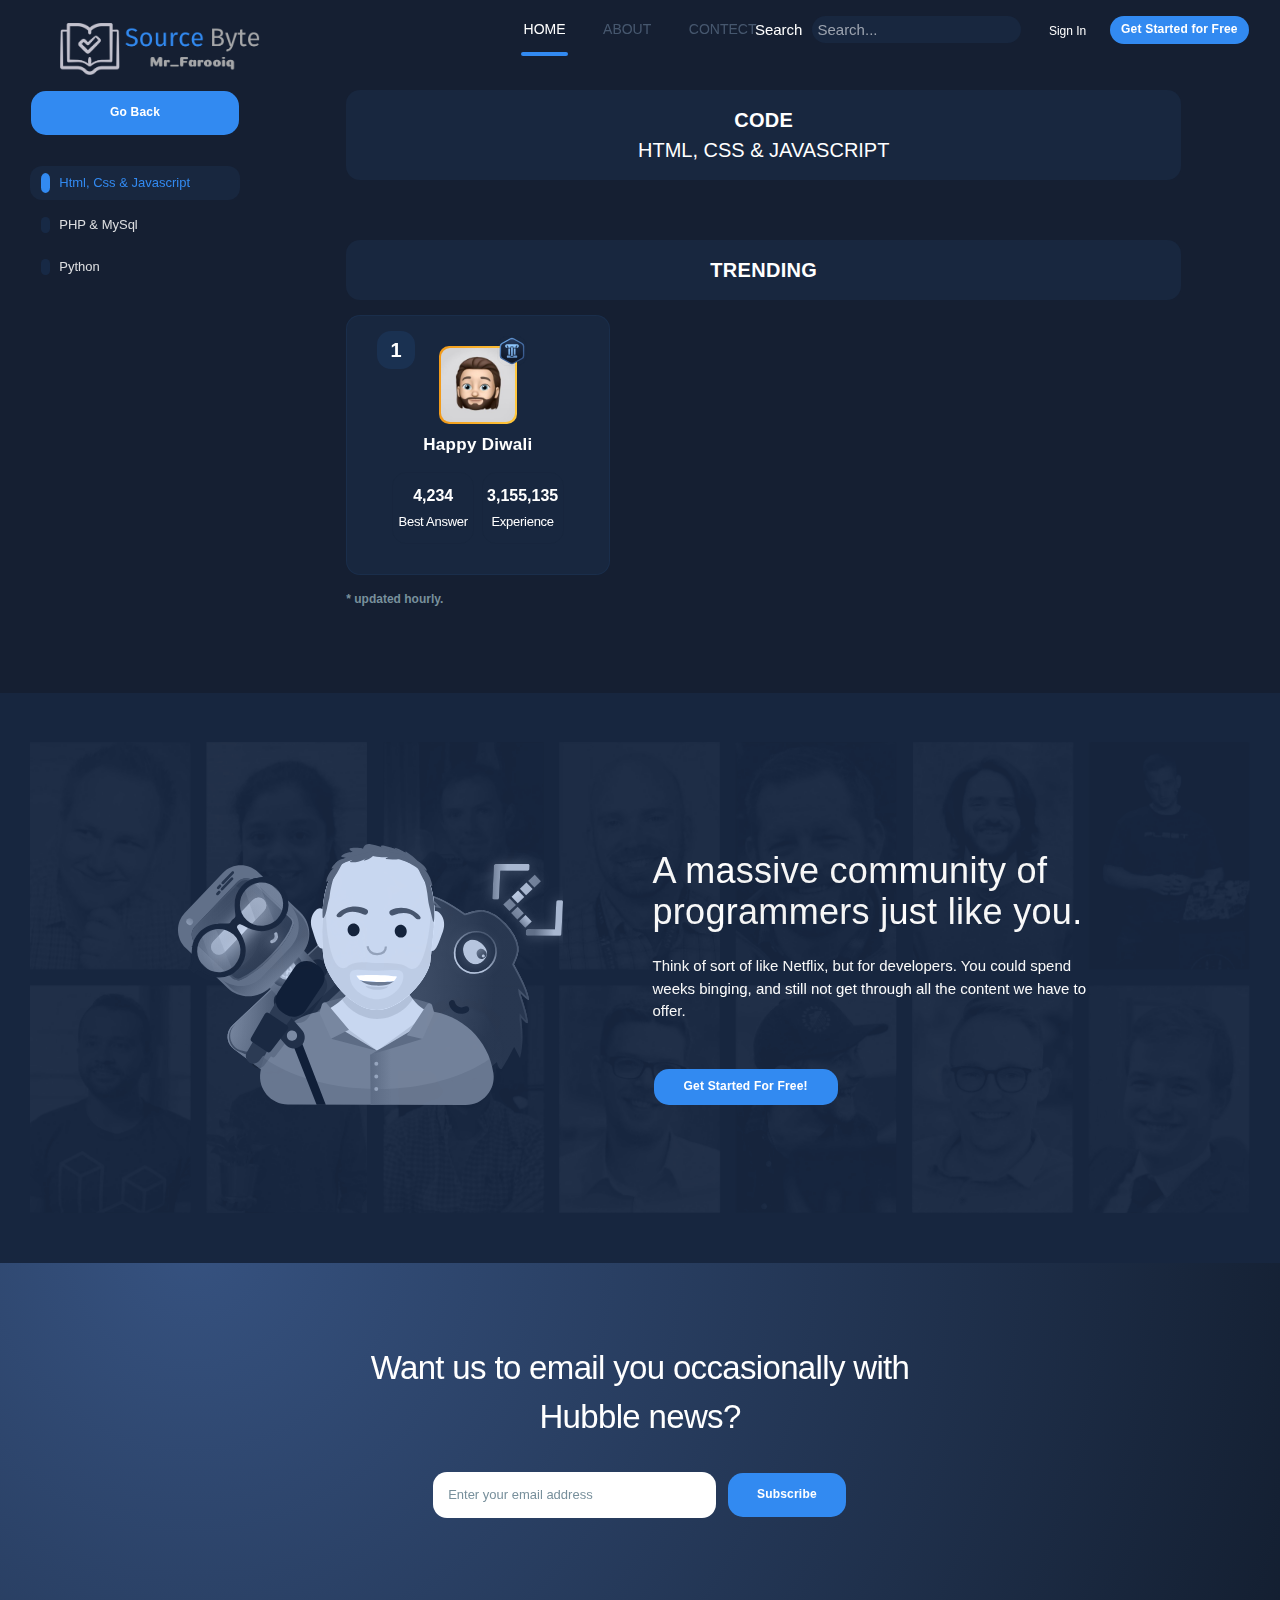
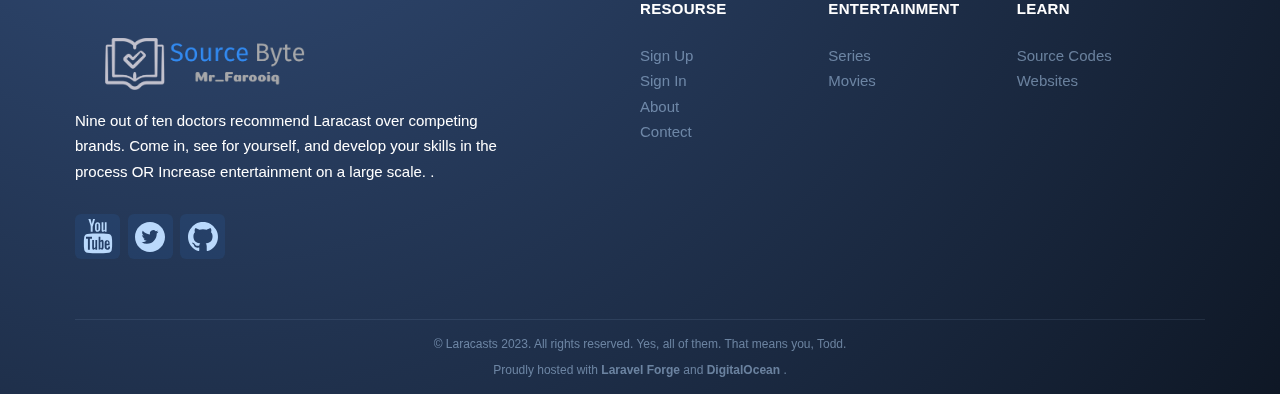
==== Source Code/index.html @ 1b32a2e2 "butto add" ====
<!DOCTYPE html>
<!-- saved from url=(0041)https://laracasts.com/discuss/leaderboard -->
<html lang="en" style="--vh: 10.01px;">
    <head>
        
        <link href="https://cdnjs.cloudflare.com/ajax/libs/font-awesome/5.10.0/css/all.min.css" rel="stylesheet">
    <link href="https://cdn.jsdelivr.net/npm/bootstrap-icons@1.4.1/font/bootstrap-icons.css" rel="stylesheet"> 
        
        <link rel="preload" as="style" href="css/main.css">
        <link rel="stylesheet" href="css/main.css">
        <link rel="stylesheet" href="css/style1.css">
        <link rel="stylesheet" href="css/style2.css">
        <link rel="stylesheet" href="css/style3.css">
        <link rel="stylesheet" href="css/style4.css">
        <link rel="stylesheet" href="css/style5.css">
        <link rel="stylesheet" href="css/style6.css">
        <link rel="icon" type="image/x-icon" href="img/title2.png">
        <title >Source Byte</title>
    </head>
    <body class="leading-normal">
         <!---->
            <div id="root" class="page w-screen page-dark">
                <div class="xl:flex-1">
                    <!---->
                    <div>
                        <!---->
                        <main>
                            <div>
                                <div class="header-wrap relative">
                                    <nav class="section new-nav z-50 w-full max-w-none py-4 lg:py-3" style="height: 60px;">
                                        <div class="relative flex h-full items-center justify-between">
                                            <div id="header-logo-arrow" class="mr-4 flex lg:mr-8 xl:mr-0 xl:w-1/4 has-animation">
                                                <a aria-label="Laracasts" class="relative inline-block cursor-pointer leading-none" href="index.html">
                                                    <!-- <img src="./INDEX_files/logo-white.svg" width="145" alt="Laracasts Logo"> -->
                                                    <!-- <h1 class="fw-bold text-primary m-0" ><i class="fa fa-laptop-code me-3"></i> Source Byte    </h1> -->
                                                    <img src="img/logo.png" alt="logo in primery way" class="logomain">
                                                </a>
                                            </div>
                                            <div class="navbar-links relative mr-auto hidden font-inter md:flex md:justify-start lg:justify-around xl:mr-0 xl:w-full" style="flex: 0 1 0%;">
                                                <!---->
                                                <a class="navbar-link block flex-shrink-0 font-poppins text-md font-medium uppercase text-grey-600/30 hover:text-white md:px-3 xl:px-5 xl:text-center is-active text-white" href="index.html">Home</a>
                                                <!-- <a class="navbar-link block flex-shrink-0 font-poppins text-md font-medium uppercase text-grey-600/30 hover:text-white md:px-3 xl:px-5 xl:text-center" href="###">Categoris </a> -->
                                                <a class="navbar-link block flex-shrink-0 font-poppins text-md font-medium uppercase text-grey-600/30 hover:text-white md:px-3 xl:px-5 xl:text-center" href="###">About </a>
                                                <a class="navbar-link block flex-shrink-0 font-poppins text-md font-medium uppercase text-grey-600/30 hover:text-white md:px-3 xl:px-5 xl:text-center" href="####">Contect </a>
                                                <!-- <a class="navbar-link block flex-shrink-0 font-poppins text-md font-medium uppercase text-grey-600/30 hover:text-white md:px-3 xl:px-5 xl:text-center" id="larabits-link" href="####">Larabits </a> -->
                                                <!-- <a class="navbar-link block flex-shrink-0 font-poppins text-md font-medium uppercase text-grey-600/30 hover:text-white md:px-3 xl:px-5 xl:text-center" href="###">Forum </a> -->
                                                <!-- <a class="navbar-link block flex-shrink-0 font-poppins text-md font-medium uppercase text-grey-600/30 hover:text-white md:px-3 xl:px-5 xl:text-center hidden lg:block" href="###">Podcast </a> -->
                                            </div>
                                            <div class="flex items-center md:hidden">
                                                <button title="Tip: press the &#39;s&#39; key to open this search window." class="leading-none mr-4 inline-flex rounded-xl bg-blue/7 p-3 text-white transition-all hover:text-blue">
                                                    <svg width="16" viewBox="0 0 15 15">
                                                        <g fill="none" fill-rule="evenodd">
                                                            <path d="M-2-2h20v20H-2z"></path>
                                                            <path class="fill-current" d="M10.443 9.232h-.638l-.226-.218A5.223 5.223 0 0 0 10.846 5.6 5.247 5.247 0 1 0 5.6 10.846c1.3 0 2.494-.476 3.414-1.267l.218.226v.638l4.036 4.028 1.203-1.203-4.028-4.036zm-4.843 0A3.627 3.627 0 0 1 1.967 5.6 3.627 3.627 0 0 1 5.6 1.967 3.627 3.627 0 0 1 9.232 5.6 3.627 3.627 0 0 1 5.6 9.232z"></path>
                                                        </g>
                                                    </svg>
                                                </button>
                                                <!---->
                                                <div>
                                                    <a class="block leading-none">
                                                        <div class="hamburger-nav">
                                                            <span></span>
                                                            <span></span>
                                                            <span></span>
                                                            <span></span>
                                                        </div>
                                                    </a>
                                                </div>
                                            </div>
                                            <div class="relative hidden md:block xl:w-1/4">
                                                <ul class="flex items-center justify-end leading-none space-x-6">
                                                    <li class="flex-none hidden lg:inline-block">
                                                        <!-- <button title="Tip: press the &#39;s&#39; key to open this search window." class="leading-none flex h-full rounded-xl bg-blue/7 p-3 text-white transition-all hover:bg-blue/15 hover:text-blue">
                                                            <svg width="16" viewBox="0 0 15 15">
                                                                <g fill="none" fill-rule="evenodd">
                                                                    <path d="M-2-2h20v20H-2z"></path>
                                                                    <path class="fill-current" d="M10.443 9.232h-.638l-.226-.218A5.223 5.223 0 0 0 10.846 5.6 5.247 5.247 0 1 0 5.6 10.846c1.3 0 2.494-.476 3.414-1.267l.218.226v.638l4.036 4.028 1.203-1.203-4.028-4.036zm-4.843 0A3.627 3.627 0 0 1 1.967 5.6 3.627 3.627 0 0 1 5.6 1.967 3.627 3.627 0 0 1 9.232 5.6 3.627 3.627 0 0 1 5.6 9.232z"></path>
                                                                </g>
                                                            </svg>
                                                        </button> -->
                                                        <div class="search-container">
                                                            <button onclick="search()">Search</button>
                                                            <input type="text" id="searchInput" placeholder="Search..." class="sbox">
                                                            
                                                        </div>
                                                    </li>
                                                    <!---->
        
        <!-- 786 -->
        
        
                                                    <li class="flex-none !mx-0">
                                                        <div>
                                                        <!---->
                                                        </div>
                                                    </li>
                                                    <li class="flex-none self-center">
                                                        <a href="#####" class="link flex-shrink-0 text-xs font-medium text-white hover:text-white">Sign In </a>
                                                    </li>
                                                    <li class="flex-none self-center">
                                                        <button class="btn flex-center btn-blue flex-shrink-0 px-3 py-2 hidden lg:inline-block">
                                                            <!---->
                                                            <!---->
                                                            <!---->
                                                            <span class="text-wrap inline-block flex-shrink-0">
                                                                Get Started <span class="hidden lg:inline">for Free</span>
                                                            </span>
                                                        </button>
                                                    </li>
                                                </ul>
                                            </div>
                                        </div>
                                    </nav>
                                    <!---->
                                </div>
                            </div>
                            <!---->
                            <!---->
                            <div id="forum" class="wrapper dark:text-white dark">
                                <div class="section pt-8">
                                    <div>
                                        <div id="forum-wrapper" class="mx-auto flex flex-col flex-col-reverse justify-between md:flex-row lg:gap-x-10" style="max-width: 1400px;">
                                            <!-- side content -->
                                            <aside class="hidden flex-none lg:sticky lg:block lg:self-start" style="width: 210px; top: 40px;">
                                                <div class="lg:sticky lg:text-center">
                                                    <button class="btn flex-center btn-blue mb-8 w-full py-4" id="js-new-discussion-button">
                                                        <!---->
                                                        <!---->
                                                        <!---->
                                                        <a href="../index.html">
                                                        <span class="text-wrap inline-block flex-shrink-0">Go Back</span></a>
                                                    </button>
                                                    <ul class="hide-scrollbar flex flex-col gap-y-2 mobile:hidden lg:max-h-[80vh] lg:overflow-y-auto text-white">
                                                        <!-- Html, Css & Javascript -->
                                                        <!-- active button-->
                                                        <li class="list-none">
                                                            <a theme="dark" class="group block flex items-center rounded-[12px] px-3 py-2 text-left text-sm font-medium hover:bg-grey-400 dark:hover:bg-panel-800 dark:hover:text-blue bg-grey-400 text-blue dark:bg-panel-800" href="/Source code/index.html">
                                                                <span aria-hidden="true" class="inline-block h-[16px] rounded-xl group-hover:scale-y-125 group-hover:bg-blue scale-y-125 bg-blue" style="transition: transform 0.3s ease 0.1s, background-color 0.3s ease; margin-right: 9px; width: 9px;"></span>
                                                                Html, Css & Javascript
                                                            </a>
                                                        </li>
                                                        
                                                        <!--  -->
                                                        <li class="list-none">
                                                            <a theme="dark" class="group block flex items-center rounded-[12px] px-3 py-2 text-left text-sm font-medium hover:bg-grey-400 dark:hover:bg-panel-800 dark:hover:text-blue dark:text-white/85" href="####">
                                                                <span aria-hidden="true" class="inline-block h-[16px] rounded-xl group-hover:scale-y-125 group-hover:bg-blue bg-grey-700 dark:bg-blue/10" style="transition: transform 0.3s ease 0.1s, background-color 0.3s ease; margin-right: 9px; width: 9px;"></span>
                                                                PHP & MySql
                                                            </a>
                                                        </li>

                                                        <!---->
                                                        <li class="list-none">
                                                            <a theme="dark" class="group block flex items-center rounded-[12px] px-3 py-2 text-left text-sm font-medium hover:bg-grey-400 dark:hover:bg-panel-800 dark:hover:text-blue dark:text-white/85" href="###">
                                                                <span aria-hidden="true" class="inline-block h-[16px] rounded-xl group-hover:scale-y-125 group-hover:bg-blue bg-grey-700 dark:bg-blue/10" style="transition: transform 0.3s ease 0.1s, background-color 0.3s ease; margin-right: 9px; width: 9px;"></span>
                                                                Python
                                                            </a>
                                                        </li>
                                                        <!---->
                                                    </ul>
                                                </div>
                                            </aside>
                                        <!-- side content closed  -->

                                        <!-- Midde Content start  -->
                                            <div id="forum-main" class="forum-main mx-auto w-full md:flex-1 xl:max-w-[835px]">
                                                <div id="forum-main-top" class="mb-6 empty:hidden"></div>
                                                <div class="flex-1"> 
                                                    <!-- intro  -->
                                                     <div class="panel relative transition-colors duration-300 dark  text-white bg-panel-800 hover:bg-panel-700 px-8 py-4 rounded-xl mb-4">
                                                        <h2 class="text-center text-xl font-semibold uppercase"> Code
                                                            <br>
                                                           <p>Html, Css & JavaScript</p>
                                                        </h2>
                                                    </div>
                                                    <br><br>

                                                    <!-- Trending section  -->
                                                    <div class="panel relative transition-colors duration-300 dark  text-white bg-panel-800 hover:bg-panel-700 px-8 py-4 rounded-xl mb-4">
                                                        <h2 class="text-center text-xl font-semibold uppercase">Trending</h2>
                                                    </div>
                                                    <div class="mx-auto grid max-w-sm gap-6 md:max-w-none md:grid-cols-2 xl:grid-cols-3">

                                                        <!-- 1st Container  -->
                                                        <!-- Happy Diwali Source code  -->
                                                        <div class="panel relative transition-colors duration-300 dark  text-white border border-blue/7 bg-panel-800 hover:bg-panel-700 px-8 py-4 rounded-xl text-center">
                                                            <div class="relative px-4 py-4">

                                                                <header class="relative mb-2">
                                                                    <span class="absolute left-0 top-0 flex h-10 w-10 -translate-x-4 -translate-y-4 items-center justify-center rounded-xl border-solid bg-black/10 text-center text-xl font-semibold dark:bg-blue/10 dark:text-white">1</span>
                                                                    <a class="relative flex items-start achievement is-elite mx-auto mb-2 text-blue" href="row codes/happy diwali/index.html" style="width: 78px; height: 78px; padding: 2px; background-image: linear-gradient(to right, rgb(241, 154, 26) 1%, rgb(255, 199, 60) 99%); border-radius: 10px;">
                                                                        <span class="absolute z-10" style="right: -10px; top: -10px;">
                                                                            <div class="flex flex-shrink-0 cursor-pointer" data-tooltip-template="achievement-template-22">
                                                                                <img src="svg/sidelogo.svg" width="30" alt="Community Pillar Achievement Badge">
                                                                            </div>
                                                                        </span>
                                                                        <!-- image is hear  -->
                                                                        <img loading="lazy" class="lazy relative lazyloaded" src="img/image(1).jpg" alt="martinbean&#39;s avatar" width="78" height="78" data-tooltip="I’m Martin, a full stack developer with over 15 years experience. I enjoy working with Laravel, TypeScript, and AWS. Currently working on a premium video course called “Video Streaming with Laravel”." style="width: 100%; border-radius: 9px;">
                                                                    </a>
                                                                    <h5 class="mb-4 text-2lg font-semibold dark:text-white">
                                                                        <a class="inherits-color" href="row codes/happy diwali/index.html">Happy Diwali</a>
                                                                    </h5>
                                                                </header>
                                                                <div class="grid grid-cols-2 gap-2">
                                                                    <div class="bg-deep-black/1 rounded-xl border border-solid border-deep-black/3 py-3 px-1 text-sm">
                                                                        <div class="mb-1">
                                                                            <strong class="text-lg font-semibold">4,234</strong>
                                                                        </div>
                                                                        <span class="text-sm font-medium tracking-tight dark:text-white">Best Answer</span>
                                                                    </div>
                                                                    <div class="bg-deep-black/1 rounded-xl border border-solid border-deep-black/3 py-3 px-1 text-sm">
                                                                        <div class="mb-1">
                                                                            <strong class="text-lg font-semibold">3,155,135</strong>
                                                                        </div>
                                                                        <span class="text-sm font-medium tracking-tight dark:text-white">Experience</span>
                                                                    </div>
                                                                </div>
                                                            </div>
                                                        </div>
                                                        <!-- 1st container closed  -->

                                                        
                                                    </div>
                                                    <p class="mt-4 text-xs font-bold text-grey-800">* updated hourly. </p>
                                                </div>
                                            </div>
                                        </div>
                                    </div>
                                </div>
                                <!---->
                            </div>
                        </main>
                    </div>


                    <div class="bg-[#151F32]">
                        <section class="flex-center mt-10 max-w-none bg-blue/7 py-10 text-white">
                            <div class="relative mx-auto w-full md:h-[480px]" style="max-width: 1400px;">
                                <img loading="lazy" class="lazy absolute top-0 left-0 h-full w-full object-contain mix-blend-luminosity lazyloaded" src="img/backbanner.webp">
                                <div class="flex h-full flex-col items-center justify-center md:flex-row md:gap-x-16 lg:gap-x-24">
                                    <div>
                                        <img loading="lazy" class="lazy mix-blend-luminosity lazyloaded" src="svg/robotlogo.svg" alt="Illustration of Jeffrey and Lary the robot." width="385">
                                    </div>
                                    <div class="max-w-sm text-center md:w-1/2 md:text-left">
                                        <h3 class="mb-6 text-4xl font-medium leading-tighter">A massive community of programmers just like you. </h3>
                                        <p class="font-medium">Think of sort of like Netflix, but for developers. You could spend weeks binging, and still not get through all the content we have to offer. </p>
                                         
                                        <p class="mt-10">
                                            <a class="btn flex-center btn-blue !inline-block" href="#####">
                                                <!---->
                                                <!---->
                                                <!---->
                                                <span class="text-wrap inline-block flex-shrink-0">Get Started For Free! </span>
                                            </a>
                                        </p>
                                    </div>
                                </div>
                            </div>
                        </section>
                    </div>



                    <div class="footer-wrap mobile:text-lg">
                        
                       <!-- chatboot code is hear -->
                        <section class="footer-section top pt-0 lg:pb-0">
                            <div class="container">
                                <div class="mx-auto text-center md:w-4/5 lg:w-1/2">
                                    <div>
                                        <h2 class="mb-8 text-2xl tracking-tight text-white md:text-3xl">Want us to email you occasionally with Hubble news? </h2>
                                    </div>
                                    <div>
                                        <form id="newsletter-form" method="POST" action="####">
                                            <div class="mx-auto mb-6 flex max-w-sm flex-col justify-center md:flex-row lg:mx-0 lg:mb-0 lg:max-w-full">
                                                <input class="mb-4 rounded-xl px-4 py-4 text-center text-base text-black placeholder-grey-800 md:mr-3 md:mb-0 md:w-1/2 md:py-3 md:text-left md:text-sm" type="email" name="email" placeholder="Enter your email address" autocomplete="off" required="">
                                                <button class="btn flex-center btn-blue py-5 md:w-32 md:py-4" type="submit">
                                                    <!---->
                                                    <!---->
                                                    <!---->
                                                    <span class="text-wrap inline-block flex-shrink-0">Subscribe </span>
                                                </button>
                                            </div>
                                            <!---->
                                        </form>
                                    </div>
                                </div>
                            </div>
                        </section>
                        <section class="footer-section bottom py-0 text-center lg:text-left">
                            <footer class="container">
                                <div class="lg:mb-3 lg:flex">
                                    <div class="mb-10 lg:mr-auto lg:mb-0 lg:w-2/5">
                                        <div class="mb-3 flex justify-center lg:block">
                                            <!--  -->
                                            <a aria-label="Laracasts" class="relative inline-block cursor-pointer leading-none" href="###">
                                                <!-- <img src="./INDEX_files/logo-white.svg" width="145" alt="Laracasts Logo"> -->
                                                <!-- <h1 class="fw-bold logo-primary m-0" ><i class="fa fa-laptop-code me-3"></i>FarooqiHubble</h1> -->
                                                <img src="img/logo.png" alt="" class="logomain">
                                            </a>
                                        </div>
                                        <p class="mx-auto mb-8 max-w-sm font-medium leading-loose text-white lg:mx-0 lg:max-w-full">Nine out of ten doctors recommend Laracast over competing brands. Come in, see for yourself, and develop your skills in the process OR
                                            Increase entertainment on a large scale. . </p>
                                        <div class="mx-auto mb-8 flex w-42 items-center justify-between gap-x-2 lg:mx-0 lg:w-28">
                                            <a href="###" aria-label="Laracasts on Youtube" target="_blank" rel="noreferrer" class="flex-center h-12 w-12 flex-shrink-0 rounded-md bg-blue/10 hover:bg-blue/15">
                                                <svg viewBox="0 0 16 19" class="w-8 text-grey-600 transition-all">
                                                    <g class="fill-current" fill-rule="nonzero">
                                                        <path d="M6.4 0H5.371l-.685 2.629L4 0H2.857c.229.686.457 1.257.686 1.943.343.914.571 1.714.571 2.171v2.743h1.029V4.114L6.4 0zm2.743 5.143V3.429c0-.572-.114-.915-.343-1.258-.229-.342-.571-.457-1.029-.457-.457 0-.8.229-1.028.572-.229.228-.343.571-.343 1.143v1.828c0 .572.114.914.343 1.143.228.343.571.457 1.028.457.458 0 .8-.228 1.029-.571.229-.115.343-.572.343-1.143zm-.914.228c0 .458-.115.686-.458.686-.342 0-.457-.228-.457-.686V3.2c0-.457.115-.686.457-.686.343 0 .458.229.458.686v2.171zm4.342 1.486V1.714h-.914V5.6c-.228.343-.343.457-.571.457a.246.246 0 0 1-.229-.228V1.714h-.914v4c0 .343 0 .572.114.8 0 .229.229.343.572.343.342 0 .685-.228 1.028-.571v.571h.914zM13.029 12c-.343 0-.458.229-.458.686v.457h.915v-.457c0-.457-.115-.686-.457-.686zM9.714 12c-.114 0-.343.114-.457.229v3.085c.114.115.343.229.457.229.229 0 .343-.229.343-.686v-2.171c0-.457-.114-.686-.343-.686z"></path>
                                                        <path d="M15.314 9.486C15.086 8.686 14.4 8 13.714 8 11.886 7.771 9.943 7.771 8 7.771c-1.943 0-3.771 0-5.714.229-.686 0-1.372.686-1.6 1.486-.229 1.143-.229 2.4-.229 3.543 0 1.142 0 2.4.229 3.542.228.8.8 1.372 1.6 1.486 1.943.229 3.771.229 5.714.229 1.943 0 3.771 0 5.714-.229.8-.114 1.486-.686 1.6-1.486.229-1.142.229-2.4.229-3.542 0-1.143 0-2.4-.229-3.543zM4.8 10.514H3.657v5.829H2.63v-5.829H1.6V9.486h3.2v1.028zm2.743 5.829h-.914v-.572c-.343.458-.686.572-1.029.572-.343 0-.457-.114-.571-.343 0-.114-.115-.343-.115-.8v-4h.915v4c0 .114.114.229.228.229.229 0 .343-.115.572-.458V11.2h.914v5.143zm3.428-1.6c0 .457 0 .8-.114 1.028-.114.343-.343.572-.686.572-.342 0-.685-.229-.914-.572v.458h-.914V9.486h.914v2.171c.343-.343.572-.571.914-.571.343 0 .572.228.686.571.114.229.114.572.114 1.029v2.057zm3.429-.8h-1.829v.914c0 .457.115.686.458.686.228 0 .342-.114.457-.343v-.571h.914V15.314c0 .229-.114.343-.229.572-.228.343-.571.571-1.142.571-.458 0-.8-.228-1.143-.571-.229-.229-.343-.686-.343-1.143v-1.714c0-.572.114-.915.228-1.143.229-.343.572-.572 1.143-.572.457 0 .8.229 1.029.572.228.228.228.685.228 1.143v.914h.229z"></path>
                                                    </g>
                                                </svg>
                                            </a>
                                            <a href="#####" aria-label="Laracasts on Twitter" target="_blank" rel="noreferrer" class="flex-center h-12 w-12 flex-shrink-0 rounded-md bg-blue/10 hover:bg-blue/15">
                                                <svg class="w-8 text-grey-600 transition-all" viewBox="0 0 18 18">
                                                    <path class="fill-current" fill-rule="nonzero" d="M9 0C4.037 0 0 4.037 0 9c0 4.962 4.037 9 9 9 4.962 0 9-4.038 9-9 0-4.963-4.037-9-9-9zm4.015 6.94c.004.09.006.18.006.27 0 2.737-2.083 5.892-5.894 5.892a5.86 5.86 0 0 1-3.175-.93 4.158 4.158 0 0 0 3.067-.858 2.074 2.074 0 0 1-1.936-1.439 2.088 2.088 0 0 0 .936-.034 2.072 2.072 0 0 1-1.662-2.032v-.026c.28.155.6.249.938.26a2.07 2.07 0 0 1-.64-2.766 5.882 5.882 0 0 0 4.269 2.165 2.071 2.071 0 0 1 3.53-1.89 4.135 4.135 0 0 0 1.316-.503 2.08 2.08 0 0 1-.912 1.146c.419-.05.82-.16 1.19-.326-.277.415-.628.78-1.033 1.071z"></path>
                                                </svg>
                                            </a>
                                            <a href="######" aria-label="Laracasts on GitHub" target="_blank" rel="noreferrer" class="flex-center h-12 w-12 flex-shrink-0 rounded-md bg-blue/10 hover:bg-blue/15">
                                                <svg viewBox="0 0 30 29" class="w-8 text-grey-600 transition-all">
                                                    <path class="fill-current" fill-rule="nonzero" d="M27.959 7.434a14.866 14.866 0 0 0-5.453-5.414C20.21.69 17.703.025 14.984.025c-2.718 0-5.226.665-7.521 1.995A14.864 14.864 0 0 0 2.01 7.434C.67 9.714 0 12.202 0 14.901c0 3.242.953 6.156 2.858 8.746 1.906 2.589 4.367 4.38 7.385 5.375.351.064.611.019.78-.136a.755.755 0 0 0 .254-.58l-.01-1.047c-.007-.658-.01-1.233-.01-1.723l-.448.077a5.765 5.765 0 0 1-1.083.068 8.308 8.308 0 0 1-1.356-.136 3.04 3.04 0 0 1-1.308-.58c-.403-.304-.689-.701-.858-1.192l-.195-.445a4.834 4.834 0 0 0-.614-.988c-.28-.362-.563-.607-.85-.736l-.136-.097a1.428 1.428 0 0 1-.253-.233 1.062 1.062 0 0 1-.176-.271c-.039-.09-.007-.165.098-.223.104-.059.292-.087.566-.087l.39.058c.26.052.582.206.965.465.384.258.7.594.947 1.007.299.53.66.933 1.082 1.21.423.278.85.417 1.278.417.43 0 .8-.032 1.112-.097a3.9 3.9 0 0 0 .878-.29c.117-.866.436-1.53.956-1.996a13.447 13.447 0 0 1-2-.348 7.995 7.995 0 0 1-1.833-.756 5.244 5.244 0 0 1-1.571-1.298c-.416-.516-.758-1.195-1.024-2.034-.267-.84-.4-1.808-.4-2.905 0-1.563.514-2.893 1.541-3.99-.481-1.176-.436-2.493.137-3.952.377-.116.936-.03 1.678.261.741.291 1.284.54 1.629.746.345.207.621.381.83.523a13.948 13.948 0 0 1 3.745-.503c1.288 0 2.537.168 3.747.503l.741-.464c.507-.31 1.106-.595 1.795-.853.69-.258 1.216-.33 1.58-.213.586 1.46.638 2.777.156 3.951 1.028 1.098 1.542 2.428 1.542 3.99 0 1.099-.134 2.07-.4 2.916-.267.846-.611 1.524-1.034 2.034-.423.51-.95.94-1.58 1.288a8.01 8.01 0 0 1-1.834.756c-.592.155-1.259.271-2 .349.676.58 1.014 1.498 1.014 2.75v4.087c0 .232.081.426.244.58.163.155.42.2.77.136 3.019-.994 5.48-2.786 7.386-5.375 1.905-2.59 2.858-5.504 2.858-8.746 0-2.698-.671-5.187-2.01-7.466z"></path>
                                                </svg>
                                            </a>
                                        </div>
                                    </div>
                                    <div class="mobile:mb-6 lg:w-1/6">
                                        <h5 class="mb-2 font-bold uppercase text-white lg:mb-6 lg:font-semibold">Resourse </h5>
                                        <ul class="inline-bulleted-list mx-auto mb-8 w-3/4 leading-loose text-grey-600/50 lg:mx-0 lg:mb-0">
                                            <li>
                                                <a class="transition-all hover:text-white" href="#####">Sign Up </a>
                                            </li>
                                            <li>
                                                <a class="transition-all hover:text-white">Sign In </a>
                                            </li>
                                            <li>
                                                <a class="transition-all hover:text-white">About</a>
                                            </li>
                                            <li>
                                                <a class="transition-all hover:text-white" href="#####">Contect </a>
                                            </li>
                                           
                                        </ul>
                                    </div>
                                    <div class="mobile:mb-6 lg:w-1/6">
                                        <h5 class="mb-2 font-bold uppercase text-white lg:mb-6 lg:font-semibold">Entertainment </h5>
                                        <ul class="inline-bulleted-list mx-auto mb-8 w-3/4 leading-loose text-grey-600/50 lg:mx-0 lg:mb-0">
                                            <li>
                                                <a class="transition-all hover:text-white" href="#####">Series</a>
                                            </li>
                                            <li>
                                                <a class="transition-all hover:text-white" href="#####">Movies </a>
                                            </li>
                                            
                                    </div>

                                    <div class="mobile:mb-8 lg:w-1/6">
                                        <h5 class="mb-2 font-bold uppercase text-white lg:mb-6 lg:font-semibold">Learn </h5>
                                        <ul class="inline-bulleted-list mx-auto mb-8 w-3/4 leading-loose text-grey-600/50 lg:mx-0 lg:mb-0">
                                            <li>
                                               <a class="transition-all hover:text-white" href="/Source code/index.html">Source Codes</a>
                                            </li>
                                            <li>
                                                 <a class="transition-all hover:text-white" href="#####">Websites </a>
                                            </li>
                                            
                                        </ul>
                                    </div>
                                    
                                </div>
                                <div class="participate-button fixed bottom-[20px] right-[20px] z-40 lg:hidden">
                                    <a class="flex h-16 w-16 items-center justify-center rounded-full bg-blue text-center shadow-lg hover:bg-blue-dark">
                                        <img src="svg/reply-mobile-button.svg" alt="Post Reply Button">
                                    </a>
                                </div>
                                <a class="fixed bottom-0 left-0 z-50 mb-6 ml-6 flex h-16 w-16 items-center justify-center rounded-full text-center shadow-lg lg:hidden" href="/SourceByte/index.html">
                                    <img src="svg/mobile-back-button.svg" alt="Back to Discussions Button" class="rounded-full bg-white">
                                </a>
                                <div class="border-t border-solid border-grey-600/10 py-4 mobile:text-lg lg:mt-8">
                                    <div class="text-center text-base text-grey-600/50 lg:text-xs">
                                        <p class="tracking-normal lg:mb-2">
                                            © Laracasts 2023. All rights reserved. <br class="lg:hidden">Yes, all of them. That means you, Todd. 
                                        </p>
                                        <p class="hidden tracking-normal md:block">
                                            Proudly hosted with <a href="#######" class="inherits-color link font-bold hover:text-white">Laravel Forge </a>
                                            and <a href="#####" class="inherits-color link font-bold hover:text-white">DigitalOcean </a>
                                            . 
                                        </p>
                                    </div>
                                </div>
                            </footer>
                        </section>
                    </div>
    </body>
</html>
---- Source Code/css/main.css ----
@charset "UTF-8";.panel .panel {
    background-color: #328af108
}

.panel .panel:hover {
    background-color: #328af112
}

*,:before,:after {
    box-sizing: border-box;
    border-width: 0;
    border-style: solid;
    border-color: currentColor
}

:before,:after {
    --tw-content: ""
}

html {
    line-height: 1.5;
    -webkit-text-size-adjust: 100%;
    -moz-tab-size: 4;
    -o-tab-size: 4;
    tab-size: 4;
    font-family: system-ui,BlinkMacSystemFont,-apple-system,Segoe UI,Roboto,Oxygen,Ubuntu,Cantarell,Fira Sans,Droid Sans,Helvetica Neue,sans-serif
}

body {
    margin: 0;
    line-height: inherit
}

hr {
    height: 0;
    color: inherit;
    border-top-width: 1px
}

abbr:where([title]) {
    -webkit-text-decoration: underline dotted;
    text-decoration: underline dotted
}

h1,h2,h3,h4,h5,h6 {
    font-size: inherit;
    font-weight: inherit
}

a {
    color: inherit;
    text-decoration: inherit
}

b,strong {
    font-weight: bolder
}

code,kbd,samp,pre {
    font-family: Menlo,Monaco,Consolas,Liberation Mono,Courier New,monospace;
    font-size: 1em
}

small {
    font-size: 80%
}

sub,sup {
    font-size: 75%;
    line-height: 0;
    position: relative;
    vertical-align: baseline
}

sub {
    bottom: -.25em
}

sup {
    top: -.5em
}

table {
    text-indent: 0;
    border-color: inherit;
    border-collapse: collapse
}

button,input,optgroup,select,textarea {
    font-family: inherit;
    font-size: 100%;
    line-height: inherit;
    color: inherit;
    margin: 0;
    padding: 0
}

button,select {
    text-transform: none
}

button,[type=button],[type=reset],[type=submit] {
    -webkit-appearance: button;
    background-color: transparent;
    background-image: none
}

:-moz-focusring {
    outline: auto
}

:-moz-ui-invalid {
    box-shadow: none
}

progress {
    vertical-align: baseline
}

::-webkit-inner-spin-button,::-webkit-outer-spin-button {
    height: auto
}

[type=search] {
    -webkit-appearance: textfield;
    outline-offset: -2px
}

::-webkit-search-decoration {
    -webkit-appearance: none
}

::-webkit-file-upload-button {
    -webkit-appearance: button;
    font: inherit
}

summary {
    display: list-item
}

blockquote,dl,dd,h1,h2,h3,h4,h5,h6,hr,figure,p,pre {
    margin: 0
}

fieldset {
    margin: 0;
    padding: 0
}

legend {
    padding: 0
}

ol,ul,menu {
    list-style: none;
    margin: 0;
    padding: 0
}

textarea {
    resize: vertical
}

input::-moz-placeholder,textarea::-moz-placeholder {
    opacity: 1;
    color: #9ca3af
}

input::placeholder,textarea::placeholder {
    opacity: 1;
    color: #9ca3af
}

button,[role=button] {
    cursor: pointer
}

:disabled {
    cursor: default
}

img,svg,video,canvas,audio,iframe,embed,object {
    display: block;
    vertical-align: middle
}

img,video {
    max-width: 100%;
    height: auto
}

[hidden] {
    display: none
}

*,:before,:after {
    --tw-translate-x: 0;
    --tw-translate-y: 0;
    --tw-rotate: 0;
    --tw-skew-x: 0;
    --tw-skew-y: 0;
    --tw-scale-x: 1;
    --tw-scale-y: 1;
    --tw-pan-x: ;
    --tw-pan-y: ;
    --tw-pinch-zoom: ;
    --tw-scroll-snap-strictness: proximity;
    --tw-ordinal: ;
    --tw-slashed-zero: ;
    --tw-numeric-figure: ;
    --tw-numeric-spacing: ;
    --tw-numeric-fraction: ;
    --tw-ring-inset: ;
    --tw-ring-offset-width: 0px;
    --tw-ring-offset-color: #fff;
    --tw-ring-color: rgb(59 130 246 / .5);
    --tw-ring-offset-shadow: 0 0 #0000;
    --tw-ring-shadow: 0 0 #0000;
    --tw-shadow: 0 0 #0000;
    --tw-shadow-colored: 0 0 #0000;
    --tw-blur: ;
    --tw-brightness: ;
    --tw-contrast: ;
    --tw-grayscale: ;
    --tw-hue-rotate: ;
    --tw-invert: ;
    --tw-saturate: ;
    --tw-sepia: ;
    --tw-drop-shadow: ;
    --tw-backdrop-blur: ;
    --tw-backdrop-brightness: ;
    --tw-backdrop-contrast: ;
    --tw-backdrop-grayscale: ;
    --tw-backdrop-hue-rotate: ;
    --tw-backdrop-invert: ;
    --tw-backdrop-opacity: ;
    --tw-backdrop-saturate: ;
    --tw-backdrop-sepia:
}

.container {
    width: 100%
}

@media(min-width: 500px) {
    .container {
        max-width:500px
    }
}

@media(min-width: 768px) {
    .container {
        max-width:768px
    }
}

@media(min-width: 992px) {
    .container {
        max-width:992px
    }
}

@media(min-width: 1200px) {
    .container {
        max-width:1200px
    }
}

@media(min-width: 1350px) {
    .container {
        max-width:1350px
    }
}

@media(min-width: 1500px) {
    .container {
        max-width:1500px
    }
}

@media(min-width: 1900px) {
    .container {
        max-width:1900px
    }
}

.clamp {
    display: -webkit-box;
    -webkit-box-orient: vertical;
    overflow: hidden
}

.one-line {
    -webkit-line-clamp: 1
}

.two-lines {
    -webkit-line-clamp: 2
}

.three-lines {
    -webkit-line-clamp: 3
}

.five-lines {
    -webkit-line-clamp: 5
}

html,body,body div,span,object,iframe,h1,h2,h3,h4,h5,h6,p,blockquote,pre,abbr,address,cite,code,del,dfn,em,img,ins,kbd,q,samp,small,strong,sub,sup,var,b,i,dl,dt,dd,ol,ul,li,fieldset,form,label,legend,table,caption,tbody,tfoot,thead,tr,th,td,article,aside,figure,footer,header,menu,nav,section,time,mark,audio,video,details,summary {
    margin: 0;
    padding: 0;
    border-width: 0;
    border-style: solid;
    border-color: currentColor;
    font-size: 100%;
    font-weight: 400;
    vertical-align: baseline;
    background: 0 0
}

html {
    background-color: #fff;
    font-size: 16px;
    -moz-osx-font-smoothing: grayscale;
    -webkit-font-smoothing: antialiased;
    min-width: 300px;
    overflow-x: hidden;
    overflow-y: scroll;
    text-rendering: optimizeLegibility
}

article,aside,figure,footer,header,hgroup,section {
    display: block
}

body,button,input,select,textarea {
    font-family: Poppins,Helvetica,Arial,sans-serif
}

code,pre {
    -moz-osx-font-smoothing: auto;
    -webkit-font-smoothing: antialiased;
    font-family: Monaco,Inconsolata,monospace;
    line-height: 1.25
}

body {
    --tw-text-opacity: 1;
    color: rgb(34 34 34/var(--tw-text-opacity));
    font-size: 1rem;
    font-weight: 400
}

template {
    display: none
}

a {
    cursor: pointer;
    text-decoration: none;
    transition: background-color .3s,border .3s
}

a.link:not(.no-transition) {
    transition: color .3s
}

.link {
    --tw-text-opacity: 1;
    color: rgb(50 138 241/var(--tw-text-opacity))
}

.link:hover {
    text-decoration: underline
}

code {
    font-size: 11px;
    font-weight: 400;
    padding: 1px 2px 2px
}

hr {
    --tw-border-opacity: 1;
    border-color: rgb(237 237 237/var(--tw-border-opacity));
    margin: 40px 0
}

img {
    max-width: 100%;
    display: initial
}

input[type=checkbox],input[type=radio] {
    vertical-align: baseline
}

small {
    font-size: 11px
}

span {
    font-style: inherit;
    font-weight: inherit
}

strong {
    font-weight: 700
}

.inherits-color {
    color: inherit
}

pre {
    --tw-bg-opacity: 1;
    background-color: rgb(235 237 241/var(--tw-bg-opacity));
    --tw-text-opacity: 1;
    color: rgb(120 144 156/var(--tw-text-opacity));
    white-space: pre;
    word-wrap: normal
}

pre code {
    display: block;
    overflow-x: auto;
    padding: 16px 20px;
    --tw-bg-opacity: 1;
    background-color: rgb(235 237 241/var(--tw-bg-opacity));
    --tw-text-opacity: 1;
    color: rgb(120 144 156/var(--tw-text-opacity))
}

table {
    width: 100%
}

table th {
    text-align: left;
    vertical-align: top;
    --tw-text-opacity: 1;
    color: rgb(120 144 156/var(--tw-text-opacity))
}

html {
    font-size: 14px
}

@media(min-width: 768px) {
    html {
        font-size:15px
    }
}

body[style*="overflow: hidden;"] {
    max-height: 100vh
}

h1,h2,h3,h4,h5,h6,p {
    letter-spacing: 0
}

h1,h2,h3,h4,h5,h6 {
    font-family: Inter,sans-serif;
    letter-spacing: .02rem
}

p {
    font-weight: inherit
}

strong {
    font-weight: 600
}

*[v-cloak] {
    display: none
}

.fade-in {
    animation-name: fadeIn;
    animation-duration: .8s;
    animation-fill-mode: forwards;
    opacity: 0
}

.fade-in.delay {
    animation-delay: .5s
}

@keyframes fadeIn {
    0% {
        opacity: 0
    }

    to {
        opacity: 1
    }
}

@keyframes bounce {
    0%,20%,50%,80%,to {
        transform: translateY(0)
    }

    40% {
        transform: translateY(-30px)
    }

    60% {
        transform: translateY(-15px)
    }
}

.bounce {
    animation: bounce 2s infinite
}

.transition-all {
    transition: color .3s,background-color .3s,box-shadow .3s
}

.hljs {
    display: block;
    overflow-x: auto;
    padding: .5em;
    background: #0e1725;
    color: #fff
}

.hljs-name,.hljs-strong {
    font-weight: 700
}

.hljs-code,.hljs-emphasis {
    font-style: italic
}

.hljs-tag {
    color: #8b60ed
}

.hljs-variable,.hljs-template-variable,.hljs-selector-id,.hljs-selector-class {
    color: #ade5fc
}

.hljs-string,.hljs-bullet {
    color: #6edcc4
}

.hljs-type,.hljs-section,.hljs-attribute,.hljs-quote,.hljs-built_in,.hljs-builtin-name {
    color: #8b60ed
}

.hljs-title {
    color: #fff
}

.hljs-number,.hljs-symbol,.hljs-bullet {
    color: #ec454f
}

.hljs-keyword,.hljs-selector-tag,.hljs-literal {
    color: #328af1
}

.hljs-comment,.hljs-deletion,.hljs-code {
    color: #ffffff40
}

.hljs-regexp,.hljs-link {
    color: #c6b4f0
}

.hljs-meta {
    color: #ec454f
}

.hljs-deletion {
    background-color: #fc9b9b;
    color: #333
}

.hljs-addition {
    background-color: #a2fca2;
    color: #333
}

.hljs a {
    color: inherit
}

.hljs a:focus,.hljs a:hover {
    color: inherit;
    text-decoration: underline
}

.loader,.btn.is-loading:after,.swal-button.is-loading:after {
    animation: spin-around .5s infinite linear;
    border-width: 1.5px;
    border-style: solid;
    --tw-text-opacity: 1;
    color: rgb(237 237 237/var(--tw-text-opacity));
    border-radius: 290486px;
    border-right-color: transparent;
    border-top-color: transparent;
    content: "";
    display: block;
    height: 16px;
    position: relative;
    width: 16px
}

@keyframes spin-around {
    0% {
        transform: rotate(0)
    }

    to {
        transform: rotate(359deg)
    }
}

.hide-scrollbar {
    overflow: auto;
    -ms-overflow-style: none;
    scrollbar-width: none
}

.hide-scrollbar::-webkit-scrollbar {
    display: none
}

.prevent-scroll {
    overflow: hidden;
    -webkit-overflow-scrolling: touch;
    position: fixed
}

.is-circle {
    border-radius: 50%
}

.text-balance {
    text-wrap: balance
}

#root.rounded-banner {
    position: relative;
    overflow-x: hidden
}

#root.rounded-banner:before {
    content: "";
    background-image: radial-gradient(circle at 0% 2%,#25395a,#0d131d 99%);
    min-height: 540px;
    width: 104%;
    position: absolute;
    transform: translate(-2%);
    border-bottom-left-radius: 15% 3%;
    border-bottom-right-radius: 15% 3%
}

@media(min-width: 992px) {
    #root.rounded-banner:before {
        border-bottom-left-radius:50% 30%;
        border-bottom-right-radius: 50% 30%
    }
}

#header-logo-arrow svg {
    color: #53b5ff
}

.new-nav a.is-active,.new-nav .is-active a {
    color: #fff
}

.navbar-links {
    font-size: .8rem
}

@media(min-width: 992px) {
    .navbar-links {
        font-size:14.5px
    }
}

.navbar-link {
    position: relative
}

@media(min-width: 1200px) {
    .navbar-link:after {
        content:"";
        width: 60%;
        height: 4px;
        position: absolute;
        bottom: -19.5px;
        left: 20%
    }

    .navbar-link:after {
        border-radius: .934rem
    }

    .navbar-link:after {
        opacity: 0;
        transition: opacity .3s;
        pointer-events: none
    }

    .page-dark .navbar-link:after {
        bottom: -15px
    }

    .navbar-link:after {
        --tw-bg-opacity: 1;
        background-color: rgb(50 138 241/var(--tw-bg-opacity))
    }

    .navbar-link.is-active:after,.navbar-link:hover:after {
        opacity: 1
    }
}

.hamburger-nav {
    width: 22px;
    height: 19px;
    position: relative;
    transform: rotate(0);
    transition: .5s ease-in-out;
    cursor: pointer
}

.hamburger-nav span {
    display: block;
    position: absolute;
    height: 3px;
    width: 100%;
    background: #fff;
    border-radius: 9px;
    opacity: 1;
    right: 0;
    margin-left: auto;
    transform: rotate(0);
    transition: .25s ease-in-out
}

.hamburger-nav span:nth-child(1) {
    top: 0
}

.hamburger-nav span:nth-child(2),.hamburger-nav span:nth-child(3) {
    top: 7px;
    width: 80%
}

.hamburger-nav span:nth-child(4) {
    top: 14px;
    width: 60%
}

.hamburger-nav.open span {
    width: 100%
}

.hamburger-nav.open span:nth-child(1),.hamburger-nav.open span:nth-child(4) {
    top: 7px;
    width: 0;
    right: 50%
}

.hamburger-nav.open span:nth-child(2) {
    transform: rotate(45deg)
}

.hamburger-nav.open span:nth-child(3) {
    transform: rotate(-45deg)
}

.nav-modal-wrap {
    background: url(/images/seriously-huge-logo-mobile-45-deg.svg?v=2) no-repeat 0 100%;
    background-size: 75%
}

.signup-plan {
    width: 100%;
    height: 65px;
    border: 1px solid rgba(36,37,38,.08);
    cursor: pointer
}

@media(min-width: 992px) {
    .signup-plan {
        width:auto;
        height: 100px;
        flex: 1
    }
}

@media(min-width: 1200px) {
    .signup-plan {
        width:152px;
        flex: none
    }
}

.signup-plan:hover,.signup-plan.is-selected {
    border: 1px solid;
    --tw-border-opacity: 1;
    border-color: rgb(50 138 241/var(--tw-border-opacity))
}

.check-wrap {
    width: 20px;
    height: 20px;
    border-radius: 50%;
    position: relative;
    border-width: 1px;
    --tw-border-opacity: 1;
    border-color: rgb(204 204 204/var(--tw-border-opacity));
    --tw-bg-opacity: 1;
    background-color: rgb(235 237 241/var(--tw-bg-opacity))
}

.check-wrap.is-active {
    animation: wrap .3s ease-in-out forwards;
    transform: scale(0);
    border-style: none;
    --tw-bg-opacity: 1;
    background-color: rgb(50 138 241/var(--tw-bg-opacity))
}

.check-wrap.is-active:before,.check-wrap.is-active:after {
    content: "";
    position: absolute;
    background-color: #fff;
    width: 0;
    height: 2px;
    transform-origin: left;
    animation-duration: .3s;
    animation-timing-function: ease-in-out;
    animation-fill-mode: forwards
}

.check-wrap.is-active:before {
    top: 9px;
    left: 5px;
    transform: rotate(45deg);
    animation-name: left;
    animation-delay: .2s;
    border-top-left-radius: 7px;
    border-bottom-left-radius: 7px
}

.check-wrap.is-active:after {
    top: 13px;
    left: 8px;
    transform: rotate(-45deg);
    animation-name: right;
    animation-delay: .3s;
    border-top-right-radius: 7px;
    border-bottom-right-radius: 7px
}

@keyframes wrap {
    0% {
        background-color: transparent;
        transform: scale(0)
    }

    to {
        transform: scale(1)
    }
}

@keyframes left {
    0% {
        width: 0
    }

    to {
        width: 6px
    }
}

@keyframes right {
    0% {
        width: 0
    }

    to {
        width: 10px
    }
}

.footer-wrap {
    background-image: radial-gradient(circle at 15% -3%,#365280,#080e17 116%);
    background-repeat: no-repeat;
    background-size: auto;
    background-position: center center;
    position: relative;
    overflow: hidden
}

.footer-wrap .footer-section.top .container {
    background: url(/images/mic-drop@2x.webp) no-repeat 0 0;
    background-size: 80px;
    padding-top: 4em
}

@media(min-width: 992px) {
    .footer-wrap .footer-section.top .container {
        background-size:176px;
        padding-top: 80px;
        padding-bottom: 80px
    }
}

.footer-wrap .inline-bulleted-list>li {
    display: inline
}

@media(min-width: 992px) {
    .footer-wrap .inline-bulleted-list>li {
        display:list-item
    }
}

.footer-wrap .inline-bulleted-list>li:not(:first-child):before {
    content: " ·";
    color: #fff6;
    font-size: 1.7rem;
    line-height: 1;
    vertical-align: sub;
    margin-left: 2px;
    margin-right: 4px
}

@media(min-width: 992px) {
    .footer-wrap .inline-bulleted-list>li:not(:first-child):before {
        content:none
    }
}

.generic-content a {
    font-weight: 700
}

.series-banner .generic-content a {
    color: inherit
}

.generic-content p {
    margin-bottom: 20px
}

.content {
    line-height: 1.6;
    margin-bottom: 20px
}

.content a,.content a:visited {
    font-weight: 700
}

.content a:hover,.content a:visited:hover {
    text-decoration: underline
}

.content.clamp>p {
    overflow: hidden
}

.content>*+* {
    margin-top: 1rem
}

.content code {
    background: 0 0
}

.content code.hljs {
    background: #0e1725
}

.content p code {
    border-radius: .25rem;
    --tw-bg-opacity: 1;
    background-color: rgb(235 237 241/var(--tw-bg-opacity));
    padding: .25rem
}

.dark .content p code {
    background-color: #ffffff0d
}

.content p code {
    font-family: Menlo,monospace
}

.content ul,.content ol {
    margin-left: 1rem
}

.content ul {
    list-style: disc
}

.content ol {
    list-style: decimal
}

.content li {
    font-weight: inherit;
    margin-left: 1rem
}

.content li+li {
    margin-top: 10px
}

.content em,.content strong,.content i,.content ul,.content li,.content dl,.content dt,.content dd {
    font-weight: inherit
}

.content strong {
    font-weight: 700
}

#account-menu-chat-messages .content a {
    --tw-text-opacity: 1;
    color: rgb(50 138 241/var(--tw-text-opacity))
}

.container {
    position: relative;
    max-width: 100%
}

@media(min-width: 768px) {
    .container {
        margin:0 auto
    }
}

@media(min-width: 1200px) {
    .container {
        max-width:1130px
    }
}

@media screen and (min-width: 1300px) {
    .container {
        max-width:1200px
    }
}

@media(min-width: 1200px) {
    .container.expands-wide {
        max-width:1500px
    }
}

.btn,.swal-button {
    position: relative;
    display: block;
    max-width: 30rem;
    border-width: 1px;
    border-color: transparent;
    background-clip: padding-box;
    padding: 1.25rem 1rem;
    text-align: center;
    font-size: .8rem;
    font-weight: 600;
    text-transform: none;
    line-height: 1.15;
    --tw-text-opacity: 1;
    color: rgb(34 34 34/var(--tw-text-opacity));
    transition-property: all;
    transition-timing-function: cubic-bezier(.4,0,.2,1);
    transition-duration: .15s;
    transition: color .3s,background-color .3s,box-shadow .3s;
    border-radius: 16px;
    letter-spacing: .2px
}

@media(min-width: 768px) {
    .btn,.swal-button {
        display:inline-block
    }

    .btn,.swal-button {
        padding-top: .75rem;
        padding-bottom: .75rem
    }

    .btn,.swal-button {
        padding-left: 1.5rem;
        padding-right: 1.5rem
    }
}

@media(min-width: 992px) {
    .btn,.swal-button {
        transition:background .3s
    }

    .btn,.swal-button {
        max-width: 100%
    }

    .btn,.swal-button {
        padding-left: 2rem;
        padding-right: 2rem
    }

    .btn,.swal-button {
        padding-top: .75rem;
        padding-bottom: .75rem
    }
}

.btn:focus,.swal-button:focus {
    outline: none
}

.btn:hover,.btn.is-active,.swal-button:hover,.swal-button.is-active {
    --tw-text-opacity: 1;
    color: rgb(50 138 241/var(--tw-text-opacity))
}

.btn.is-loading,.swal-button.is-loading {
    color: transparent!important;
    pointer-events: none
}

.btn.is-loading:after,.swal-button.is-loading:after {
    left: 50%;
    margin-left: -8px;
    margin-top: -8px;
    top: 50%;
    position: absolute!important
}

.btn[disabled],.swal-button[disabled] {
    background: #999;
    border: rgba(0,0,0,.4)
}

.btn[disabled]:hover,.swal-button[disabled]:hover {
    background: #999;
    cursor: not-allowed
}

.btn-blue,.swal-button:not(.swal-button--cancel):not(.swal-button--stay):not(.swal-button--close) {
    background-image: linear-gradient(to right,var(--tw-gradient-stops));
    --tw-gradient-from: #328af1;
    --tw-gradient-stops: var(--tw-gradient-from), var(--tw-gradient-to, rgb(50 138 241 / 0));
    --tw-gradient-to: #328af1;
    --tw-text-opacity: 1;
    color: rgb(255 255 255/var(--tw-text-opacity))
}

.btn-blue:not(:disabled):hover,.swal-button:not(.swal-button--cancel):not(.swal-button--stay):not(.swal-button--close):not(:disabled):hover {
    background-image: linear-gradient(to right,var(--tw-gradient-stops));
    --tw-gradient-from: #328af1;
    --tw-gradient-stops: var(--tw-gradient-from), var(--tw-gradient-to, rgb(50 138 241 / 0));
    --tw-gradient-to: #21c8f6;
    --tw-text-opacity: 1;
    color: rgb(255 255 255/var(--tw-text-opacity));
    -webkit-text-decoration-line: none;
    text-decoration-line: none
}

.btn-blue.btn-shadow,.swal-button:not(.swal-button--cancel):not(.swal-button--stay):not(.swal-button--close).btn-shadow {
    box-shadow: 0 0 15px #00b7ff4d
}

.btn-blue[disabled]:hover,.swal-button:not(.swal-button--cancel):not(.swal-button--stay):not(.swal-button--close)[disabled]:hover {
    color: #fff
}

.btn-dark-blue,.swal-button--cancel,.swal-button--stay,.swal-button--close {
    display: inline-flex;
    align-items: center;
    justify-content: center;
    background-color: #328af11a;
    --tw-text-opacity: 1;
    color: rgb(255 255 255/var(--tw-text-opacity))
}

.btn-dark-blue:not(:disabled):hover,.swal-button--cancel:not(:disabled):hover,.swal-button--stay:not(:disabled):hover,.swal-button--close:not(:disabled):hover {
    background-color: #328af126!important
}

.btn-dark-blue:not(:disabled):hover .text-wrap,.swal-button--cancel:not(:disabled):hover .text-wrap,.swal-button--stay:not(:disabled):hover .text-wrap,.swal-button--close:not(:disabled):hover .text-wrap {
    display: block;
    background-color: #328af126;
    background-image: linear-gradient(to right,var(--tw-gradient-stops));
    --tw-gradient-from: #328af1;
    --tw-gradient-stops: var(--tw-gradient-from), var(--tw-gradient-to, rgb(50 138 241 / 0));
    --tw-gradient-to: #21c8f6;
    -webkit-background-clip: text;
    background-clip: text;
    color: transparent
}

.btn-dark-blue:disabled:hover,.swal-button--cancel:disabled:hover,.swal-button--stay:disabled:hover,.swal-button--close:disabled:hover {
    color: inherit
}

.btn-dark-blue[disabled]:hover,.swal-button--cancel[disabled]:hover,.swal-button--stay[disabled]:hover,.swal-button--close[disabled]:hover {
    color: #fff
}

.btn-dark-blue.active,.swal-button--cancel.active,.swal-button--stay.active,.swal-button--close.active {
    border-width: 1px;
    --tw-border-opacity: 1;
    border-color: rgb(50 138 241/var(--tw-border-opacity));
    background-color: #328af11a
}

.btn-dark-blue.active:hover,.swal-button--cancel.active:hover,.swal-button--stay.active:hover,.swal-button--close.active:hover {
    background-color: #328af126
}

.btn-dark-blue.active .text-wrap,.swal-button--cancel.active .text-wrap,.swal-button--stay.active .text-wrap,.swal-button--close.active .text-wrap {
    background-color: #328af126;
    background-image: linear-gradient(to right,var(--tw-gradient-stops));
    --tw-gradient-from: #328af1;
    --tw-gradient-stops: var(--tw-gradient-from), var(--tw-gradient-to, rgb(50 138 241 / 0));
    --tw-gradient-to: #21c8f6;
    -webkit-background-clip: text;
    background-clip: text;
    color: transparent
}

.btn-white {
    --tw-bg-opacity: 1;
    background-color: rgb(255 255 255/var(--tw-bg-opacity));
    --tw-text-opacity: 1;
    color: rgb(34 34 34/var(--tw-text-opacity))
}

.btn-white.active {
    border-width: 1px;
    --tw-border-opacity: 1;
    border-color: rgb(255 255 255/var(--tw-border-opacity));
    background-color: #ffffff1a
}

.btn-white.active:hover {
    background-color: #ffffff40
}

.btn-grey {
    border-color: transparent;
    --tw-bg-opacity: 1;
    background-color: rgb(235 237 241/var(--tw-bg-opacity));
    --tw-text-opacity: 1;
    color: rgb(34 34 34/var(--tw-text-opacity))
}

.btn-channel {
    border: 1px solid currentColor;
    color: var(--channel-color)
}

.btn-channel:hover {
    color: #fff;
    background: var(--channel-color);
    border-color: transparent
}

.swal-button:focus {
    box-shadow: none!important
}

.centered-heading {
    margin-left: auto;
    margin-right: auto;
    margin-bottom: .75rem;
    font-size: 2.4rem;
    letter-spacing: -.02em;
    --tw-text-opacity: 1;
    color: rgb(255 255 255/var(--tw-text-opacity));
    max-width: 550px
}

@media(max-width: 736px) {
    .centered-heading {
        max-width:300px
    }
}

@media(min-width: 992px) {
    .centered-heading {
        max-width:600px
    }
}

.section,section {
    position: relative;
    padding: 20px;
    max-width: 1700px;
    margin-left: auto;
    margin-right: auto
}

@media(min-width: 768px) {
    .section,section {
        padding:40px 30px
    }
}

.section>.section,section>.section {
    padding-left: 0;
    padding-right: 0
}

@media(max-width: 768px) {
    .section>.section,section>.section {
        padding-top:0
    }
}

#root input:focus,#root textarea:focus,#root button:focus,#root select:focus {
    outline: none
}

.input {
    width: 100%;
    max-width: 100%;
    height: 42px
}

.textarea {
    min-width: 100%;
    max-width: 100%;
    max-height: 600px;
    padding: 10px;
    resize: vertical;
    line-height: 1.2;
    display: block
}

input.hp,textarea.hp {
    display: none
}

.input,.textarea {
    -moz-appearance: none;
    -webkit-appearance: none;
    align-items: center;
    background-color: #fff;
    border-width: 1px;
    --tw-border-opacity: 1;
    border-color: rgb(237 237 237/var(--tw-border-opacity));
    --tw-text-opacity: 1;
    color: rgb(34 34 34/var(--tw-text-opacity));
    display: inline-flex;
    font-size: 16px;
    height: 32px;
    justify-content: flex-start;
    line-height: 24px;
    vertical-align: top;
    position: relative;
    text-align: left;
    outline: 0;
    padding: 0 15px;
    border-radius: 0;
    box-shadow: none
}

.input:hover,.textarea:hover {
    border-color: text-grey-800
}

.input:active,.input:focus,.input.is-active,.textarea:active,.textarea:focus,.textarea.is-active {
    border-color: text-grey-800;
    outline: none
}

.input[disabled],.input.is-disabled,.textarea[disabled],.textarea.is-disabled {
    --tw-border-opacity: 1;
    border-color: rgb(237 237 237/var(--tw-border-opacity));
    --tw-bg-opacity: 1;
    background-color: rgb(235 237 241/var(--tw-bg-opacity));
    cursor: not-allowed;
    pointer-events: none
}

.input[disabled]::-moz-placeholder,.input.is-disabled::-moz-placeholder,.textarea[disabled]::-moz-placeholder,.textarea.is-disabled::-moz-placeholder {
    color: #78909c4d
}

.input[disabled]::-webkit-input-placeholder,.input.is-disabled::-webkit-input-placeholder,.textarea[disabled]::-webkit-input-placeholder,.textarea.is-disabled::-webkit-input-placeholder {
    color: #78909c4d
}

.input[disabled]:-moz-placeholder,.input.is-disabled:-moz-placeholder,.textarea[disabled]:-moz-placeholder,.textarea.is-disabled:-moz-placeholder {
    color: #78909c4d
}

.input[disabled]:-ms-input-placeholder,.input.is-disabled:-ms-input-placeholder,.textarea[disabled]:-ms-input-placeholder,.textarea.is-disabled:-ms-input-placeholder {
    color: #78909c4d
}

@media(max-width: 768px) {
    .input,.textarea {
        font-size:16px
    }
}

.input.placeholder-black::-moz-placeholder,.textarea.placeholder-black::-moz-placeholder {
    --tw-text-opacity: 1;
    color: rgb(34 34 34/var(--tw-text-opacity));
    opacity: 1
}

.input.placeholder-black::-webkit-input-placeholder,.textarea.placeholder-black::-webkit-input-placeholder {
    --tw-text-opacity: 1;
    color: rgb(34 34 34/var(--tw-text-opacity));
    opacity: 1
}

.input.placeholder-black:-moz-placeholder,.textarea.placeholder-black:-moz-placeholder {
    --tw-text-opacity: 1;
    color: rgb(34 34 34/var(--tw-text-opacity));
    opacity: 1
}

.input.placeholder-black:-ms-input-placeholder,.textarea.placeholder-black:-ms-input-placeholder {
    --tw-text-opacity: 1;
    color: rgb(34 34 34/var(--tw-text-opacity));
    opacity: 1
}

.input.placeholder-grey-800::-moz-placeholder,.textarea.placeholder-grey-800::-moz-placeholder {
    color: #4a4a4a;
    opacity: 1
}

.input.placeholder-grey-800::-webkit-input-placeholder,.textarea.placeholder-grey-800::-webkit-input-placeholder {
    color: #4a4a4a;
    opacity: 1
}

.input.placeholder-grey-800:-moz-placeholder,.textarea.placeholder-grey-800:-moz-placeholder {
    color: #4a4a4a;
    opacity: 1
}

.input.placeholder-grey-800:-ms-input-placeholder,.textarea.placeholder-grey-800:-ms-input-placeholder {
    color: #4a4a4a;
    opacity: 1
}

.input.is-minimal,.textarea.is-minimal {
    border-left: none;
    border-right: none;
    border-top: none;
    border-bottom: 1px solid;
    background: 0 0;
    border-radius: 0;
    border-style: none;
    padding-left: 0;
    padding-right: 0;
    --tw-text-opacity: 1;
    color: rgb(255 255 255/var(--tw-text-opacity))
}

.input.is-minimal::-moz-placeholder,.textarea.is-minimal::-moz-placeholder {
    color: #bad9fc4d
}

.input.is-minimal::placeholder,.textarea.is-minimal::placeholder {
    color: #bad9fc4d
}

.input.is-minimal.is-blue,.textarea.is-minimal.is-blue {
    --tw-border-opacity: 1;
    border-color: rgb(33 200 246/var(--tw-border-opacity))
}

input:-webkit-autofill,textarea:-webkit-autofill,select:-webkit-autofill {
    box-shadow: 0 0 0 1000px transparent inset!important;
    -webkit-transition: background-color 5000s ease-in-out 0s!important;
    transition: background-color 5000s ease-in-out 0s!important;
    -webkit-text-fill-color: #fff;
    opacity: .7
}

.textarea {
    padding: 20px 15px;
    max-height: 100%
}

.textarea:hover {
    border-color: #d7d7d7
}

.textarea.is-minimal {
    margin-bottom: 1rem
}

fieldset+fieldset {
    margin-top: 2em
}

legend {
    background: #fff;
    padding: 0 1em;
    font-weight: 700
}

form.box {
    width: 400px;
    max-width: 100%
}

.control:not(:last-child) {
    margin-bottom: 1.3em
}

.select {
    height: 42px
}

.select:after {
    margin-top: -6px
}

.select select {
    height: 100%;
    padding-left: 15px
}

.select-wrap {
    position: relative
}

.select-wrap select {
    padding-right: 50px;
    height: 40px;
    -webkit-appearance: none
}

.select-wrap svg {
    pointer-events: none;
    right: 20px;
    position: absolute;
    top: 13px
}

input[name=q]:focus::-moz-placeholder {
    opacity: .1
}

input[name=q]:focus::placeholder {
    opacity: .1
}

.switch {
    display: inline-block;
    height: 24px;
    position: relative;
    width: 45px
}

.switch input {
    display: none
}

.slider {
    background-color: #ccc;
    bottom: 0;
    cursor: pointer;
    left: 0;
    position: absolute;
    right: 0;
    top: 0;
    transition: .4s
}

.slider:before {
    background-color: #fff;
    bottom: 2px;
    content: "";
    height: 20px;
    left: 1.5px;
    position: absolute;
    transition: .4s;
    width: 20px
}

input:checked+.slider {
    --tw-bg-opacity: 1;
    background-color: rgb(50 138 241/var(--tw-bg-opacity))
}

input:checked+.slider:before {
    transform: translate(21px)
}

.slider.round {
    border-radius: 34px
}

.slider.round:before {
    border-radius: 50%
}

@media(min-width: 992px) {
    input[type=checkbox].is-minimal:before,.ais-refinement-list__checkbox:before {
        content:" ";
        display: block;
        height: 14px;
        margin: 0 .25em 0 0;
        padding: 0;
        vertical-align: top;
        width: 14px
    }

    input[type=checkbox].is-minimal:before,.ais-refinement-list__checkbox:before {
        --tw-bg-opacity: 1;
        background-color: rgb(237 237 237/var(--tw-bg-opacity))
    }

    input[type=checkbox].is-minimal:before,.ais-refinement-list__checkbox:before {
        border-radius: 2px;
        cursor: pointer
    }

    input[type=checkbox].is-minimal:checked:before,.ais-refinement-list__checkbox:checked:before {
        color: #fff;
        content: "";
        background: #328af1 url(/images/checkmark-input-checked.svg) no-repeat;
        background-position: center;
        text-align: center;
        line-height: 1.3;
        font-size: .7rem;
        padding-left: 1.2px
    }

    input[type=checkbox].is-minimal:focus,.ais-refinement-list__checkbox:focus {
        outline: #3b99fc auto 5px
    }
}

.circle {
    display: flex;
    justify-content: center;
    cursor: pointer;
    border-radius: 50%;
    width: 50px;
    height: 50px;
    line-height: 50px;
    text-align: center
}

.episode-list-details {
    flex-direction: column;
    align-items: flex-start;
    justify-content: center;
    padding-left: 0
}

.episode-list-details li {
    list-style: bullet
}

.episode-list-excerpt {
    word-break: break-word
}

.episode-list-excerpt p:last-child {
    margin-bottom: 0
}

.dropdown-toggle>button:focus {
    outline: 0
}

.dropdown-menu.is-dark {
    --tw-bg-opacity: 1;
    background-color: rgb(13 19 29/var(--tw-bg-opacity));
    --tw-text-opacity: 1;
    color: rgb(255 255 255/var(--tw-text-opacity))
}

.dropdown-menu.is-dark .dropdown-menu-link:hover {
    --tw-bg-opacity: 1;
    background-color: rgb(24 39 63/var(--tw-bg-opacity))
}

.page-darkest .dropdown-menu.is-dark .dropdown-menu-link:hover {
    background-color: #328af10d
}

.dropdown-menu.is-dark .dropdown-menu-link:hover>a,.dropdown-menu.is-dark .dropdown-menu-link:hover>.submit-link,.dropdown-menu.is-dark .dropdown-menu-link:hover>button {
    --tw-text-opacity: 1;
    color: rgb(255 255 255/var(--tw-text-opacity))
}

.dropdown-menu.is-dark .dropdown-menu-link>a,.dropdown-menu.is-dark .dropdown-menu-link>.submit-link,.dropdown-menu.is-dark .dropdown-menu-link>button {
    display: block;
    padding: .25rem 1.25rem;
    font-size: .8rem;
    --tw-text-opacity: 1;
    color: rgb(204 204 204/var(--tw-text-opacity))
}

.dropdown-menu.is-light {
    --tw-bg-opacity: 1;
    background-color: rgb(255 255 255/var(--tw-bg-opacity));
    --tw-text-opacity: 1;
    color: rgb(34 34 34/var(--tw-text-opacity));
    box-shadow: 0 2px 20px #0000001a
}

.dropdown-menu.is-light .dropdown-menu-link:hover {
    background: rgba(255,255,255,.1)
}

.dropdown-menu.is-light .dropdown-menu-link:hover>a:after,.dropdown-menu.is-light .dropdown-menu-link:hover>.submit-link:after,.dropdown-menu.is-light .dropdown-menu-link:hover>button:after {
    content: "";
    display: block;
    width: 94%;
    height: 100%;
    position: absolute;
    top: 0;
    left: 3%;
    margin: auto;
    z-index: -1;
    pointer-events: none;
    border-radius: .5rem;
    --tw-bg-opacity: 1;
    background-color: rgb(235 237 241/var(--tw-bg-opacity))
}

.dropdown-menu.is-light .dropdown-menu-link>a,.dropdown-menu.is-light .dropdown-menu-link>.submit-link,.dropdown-menu.is-light .dropdown-menu-link>button {
    position: relative;
    display: block;
    padding: .25rem 1.25rem;
    font-size: .8rem;
    --tw-text-opacity: 1;
    color: rgb(34 34 34/var(--tw-text-opacity))
}

.dropdown-menu-link {
    display: block;
    text-align: left;
    font-size: .867rem;
    font-weight: 500;
    line-height: 1.7;
    -webkit-text-decoration-line: none;
    text-decoration-line: none
}

.ais-input {
    margin-right: 1rem;
    width: 100%;
    border-radius: 9999px;
    --tw-bg-opacity: 1;
    background-color: rgb(235 237 241/var(--tw-bg-opacity));
    padding: .75rem 1rem
}

.conversation-list.has-borders {
    border: 1px solid #f1f1f1
}

@media(min-width: 992px) {
    .conversation-list-item:not(.without-excerpt) {
        height:140px
    }
}

@media(max-width: 736px) {
    .conversation-list-item {
        font-size:.8em;
        justify-content: flex-start;
        border: 1px solid rgba(36,37,38,.08)
    }
}

@media(min-width: 768px) {
    .conversation-list-item {
        padding:0 0 1em
    }
}

.has-borders .conversation-list-item {
    padding: 20px;
    margin-bottom: 0
}

.conversation-list.columns .conversation-list-item {
    border-bottom: none
}

.conversation-list.columns .conversation-list-item:nth-last-of-type(-n+2) {
    margin-bottom: 0;
    padding-bottom: 0
}

.conversation-list-excerpt {
    font-size: 1rem;
    word-break: break-word
}

@media(min-width: 768px) {
    .conversation-list-excerpt {
        font-size:13px
    }
}

@media(min-width: 992px) {
    .conversation-list-excerpt {
        height:38px
    }
}

.without-excerpt .conversation-list-excerpt {
    display: none
}

@media(min-width: 1200px) {
    .conversation-list-title>h4 {
        white-space:nowrap;
        overflow: hidden;
        text-overflow: ellipsis;
        max-width: 530px
    }

    .conversation-list-title>h4:before {
        margin-top: -5px;
        content: "";
        display: block
    }
}

.box {
    box-shadow: none;
    border-width: 1px;
    border-style: solid;
    --tw-border-opacity: 1;
    border-color: rgb(237 237 237/var(--tw-border-opacity));
    border-radius: 0;
    position: relative
}

.box.has-shadow {
    border-radius: 8px;
    box-shadow: 0 6px 15px #24252614;
    border: none
}

@media(min-width: 768px) {
    .box {
        padding:2em
    }
}

.box.is-small {
    padding: 1em
}

.box.is-rounded {
    border-radius: 4px
}

.box.is-darker {
    background: #fafafa;
    border: 1px solid #e1e1e1
}

.content-item {
    transition: background-color,.3s;
    border-radius: .934rem
}

.content-item:not(.content-item-condensed) {
    border-width: 1px;
    --tw-border-opacity: 1;
    border-color: rgb(235 237 241/var(--tw-border-opacity));
    --tw-bg-opacity: 1;
    background-color: rgb(244 244 244/var(--tw-bg-opacity))
}

@media(min-width: 992px) {
    .content-item:hover {
        --tw-bg-opacity: 1;
        background-color: rgb(235 237 241/var(--tw-bg-opacity))
    }
}

.table {
    margin-bottom: 20px;
    border-width: 1px;
    --tw-border-opacity: 1;
    border-color: rgb(37 65 106/var(--tw-border-opacity));
    width: 100%
}

.table td,.table th {
    border-bottom-width: 1.5px;
    --tw-border-opacity: 1;
    border-color: rgb(37 65 106/var(--tw-border-opacity));
    padding: 8px 18px;
    vertical-align: top
}

.table th {
    text-align: left
}

.table thead {
    border-width: 1px;
    --tw-border-opacity: 1;
    border-color: rgb(37 65 106/var(--tw-border-opacity))
}

.table thead td,.table thead th {
    border: none;
    --tw-text-opacity: 1;
    color: rgb(255 255 255/var(--tw-text-opacity))
}

.table tbody tr:last-child td,.table tbody tr:last-child th {
    border-bottom-width: 0
}

.table+.table {
    margin-top: 1.5rem
}

@media(max-width: 736px) {
    .table.is-condensed-for-mobile thead {
        display:none
    }

    .table.is-condensed-for-mobile tr {
        border-bottom-width: 1.5px
    }

    .table.is-condensed-for-mobile tr {
        --tw-border-opacity: 1;
        border-color: rgb(37 65 106/var(--tw-border-opacity))
    }

    .table.is-condensed-for-mobile tr {
        width: 100%
    }

    .table.is-condensed-for-mobile td:not(.mobile\:hidden) {
        display: block;
        text-align: center
    }
}

.swal-overlay {
    background-color: #000c
}

.swal-modal .swal-title {
    font-size: 22px;
    padding-top: 0;
    margin-bottom: 15px;
    font-weight: 400;
    --tw-text-opacity: 1;
    color: rgb(255 255 255/var(--tw-text-opacity));
    line-height: 1.2em
}

.swal-title:first-child {
    --tw-text-opacity: 1;
    color: rgb(34 34 34/var(--tw-text-opacity));
    margin-top: 0;
    padding-bottom: 0;
    padding-top: 0;
    line-height: 1
}

.swal-text {
    font-size: .867rem;
    --tw-text-opacity: 1;
    color: rgb(34 34 34/var(--tw-text-opacity))
}

.swal-modal {
    padding: 25px;
    width: 291px;
    max-width: 80%;
    border-radius: 14px;
    box-shadow: 0 4px 30px #00000080;
    --tw-bg-opacity: 1;
    background-color: rgb(24 39 63/var(--tw-bg-opacity))
}

.page-darkest .swal-modal {
    background-color: #328af10d
}

.swal-button-container {
    margin: 0 7px
}

.swal-footer .swal-button--next,.swal-footer .swal-button--confirm {
    --tw-bg-opacity: 1;
    background-color: rgb(50 138 241/var(--tw-bg-opacity));
    --tw-text-opacity: 1;
    color: rgb(255 255 255/var(--tw-text-opacity))
}

.swal-footer .swal-button--next:hover,.swal-footer .swal-button--confirm:hover {
    --tw-bg-opacity: 1;
    background-color: rgb(39 121 189/var(--tw-bg-opacity))
}

.swal-footer {
    padding: 0;
    margin: 30px 0 0;
    display: flex;
    justify-content: center
}

.swal-footer>.swal-button-container {
    flex: 1 1 0%
}

.swal-footer .swal-button {
    width: 100%;
    padding-left: 0;
    padding-right: 0;
    font-weight: 600
}

.swal-modal .swal-icon--custom {
    padding-top: 0;
    margin-top: 0
}

.swal-footer,.swal-text,.swal-content {
    text-align: center;
    font-size: .8rem;
    --tw-text-opacity: 1;
    color: rgb(255 255 255/var(--tw-text-opacity))
}

.countdown-block {
    position: relative;
    margin-left: .75rem;
    margin-right: .75rem;
    display: flex;
    flex-direction: column;
    justify-content: center;
    width: 44.2px;
    height: 57.9px
}

.countdown-block:not(:last-child):after {
    content: "";
    position: absolute;
    width: 17px;
    height: 1.5px;
    background: #32c5ff;
    opacity: .35;
    right: -22px;
    top: 25px
}

.countdown-block-number {
    border-radius: .25rem;
    font-weight: 600;
    --tw-text-opacity: 1;
    color: rgb(255 255 255/var(--tw-text-opacity))
}

.countdown-block-unit {
    font-size: .6rem;
    font-weight: 600;
    text-transform: uppercase;
    color: #ffffff80
}

.tippy-box[data-animation=fade][data-state=hidden] {
    opacity: 0
}

.tippy-iOS {
    cursor: pointer;
    -webkit-tap-highlight-color: transparent
}

[data-tippy-root] {
    max-width: calc(100vw - 10px)
}

.tippy-box {
    position: relative;
    color: #fff;
    border-radius: .934rem;
    --tw-bg-opacity: 1;
    background-color: rgb(13 19 29/var(--tw-bg-opacity));
    font-size: .8rem;
    outline: 0;
    transition-property: transform,visibility,opacity
}

.tippy-box[data-placement^=top]>.tippy-arrow {
    bottom: 0
}

.tippy-box[data-placement^=top]>.tippy-arrow:before {
    bottom: -7px;
    left: 0;
    border-width: 8px 8px 0;
    --tw-border-opacity: 1;
    border-top-color: rgb(13 19 29/var(--tw-border-opacity));
    transform-origin: center top
}

.tippy-box[data-placement^=bottom]>.tippy-arrow {
    top: 0
}

.tippy-box[data-placement^=bottom]>.tippy-arrow:before {
    top: -7px;
    left: 0;
    border-width: 0 8px 8px;
    --tw-border-opacity: 1;
    border-bottom-color: rgb(13 19 29/var(--tw-border-opacity));
    transform-origin: center bottom
}

.tippy-box[data-placement^=left]>.tippy-arrow {
    right: 0
}

.tippy-box[data-placement^=left]>.tippy-arrow:before {
    border-width: 8px 0 8px 8px;
    --tw-border-opacity: 1;
    border-left-color: rgb(13 19 29/var(--tw-border-opacity));
    right: -7px;
    transform-origin: center left
}

.tippy-box[data-placement^=right]>.tippy-arrow {
    left: 0
}

.tippy-box[data-placement^=right]>.tippy-arrow:before {
    left: -7px;
    border-width: 8px 8px 8px 0;
    --tw-border-opacity: 1;
    border-right-color: rgb(13 19 29/var(--tw-border-opacity));
    transform-origin: center right
}

.tippy-box[data-inertia][data-state=visible] {
    transition-timing-function: cubic-bezier(.54,1.5,.38,1.11)
}

.tippy-arrow {
    width: 16px;
    height: 16px
}

.tippy-arrow:before {
    content: "";
    position: absolute;
    border-color: transparent;
    border-style: solid
}

.tippy-content {
    position: relative;
    border-radius: .934rem;
    --tw-bg-opacity: 1;
    background-color: rgb(13 19 29/var(--tw-bg-opacity));
    padding: .75rem 1rem;
    --tw-text-opacity: 1;
    color: rgb(255 255 255/var(--tw-text-opacity));
    z-index: 1
}

.tippy-box[data-theme~=light] {
    color: #26323d
}

.tippy-box[data-theme~=light][data-placement^=top]>.tippy-arrow:before {
    border-top-color: #0d131d
}

.tippy-box[data-theme~=light][data-placement^=bottom]>.tippy-arrow:before {
    border-bottom-color: #0d131d
}

.tippy-box[data-theme~=light][data-placement^=left]>.tippy-arrow:before {
    border-left-color: #0d131d
}

.tippy-box[data-theme~=light][data-placement^=right]>.tippy-arrow:before {
    border-right-color: #0d131d
}

.tippy-box[data-theme~=light]>.tippy-backdrop {
    background-color: #0d131d
}

.tippy-box[data-theme~=light]>.tippy-svg-arrow {
    fill: #0d131d
}

#user-notifications-toggle {
    width: 20px;
    height: 20px;
    left: -6px;
    --tw-bg-opacity: 1;
    background-color: rgb(0 173 236/var(--tw-bg-opacity))
}

.account-slideout-menu {
    box-shadow: 0 0 15px #00000017;
    overflow-y: auto!important
}

.vfm__overlay {
    background: rgba(0,0,0,.7)!important
}

.modal-close-button {
    top: 20px;
    right: 20px
}

@media(min-width: 768px) {
    .modal-close-button {
        top:30px;
        right: 30px
    }
}

.slide-up-enter-active,.slide-up-leave-active {
    transform: translate(var(--tw-translate-x),var(--tw-translate-y)) rotate(var(--tw-rotate)) skew(var(--tw-skew-x)) skewY(var(--tw-skew-y)) scaleX(var(--tw-scale-x)) scaleY(var(--tw-scale-y));
    transition-property: color,background-color,border-color,fill,stroke,opacity,box-shadow,transform,filter,-webkit-text-decoration-color,-webkit-backdrop-filter;
    transition-property: color,background-color,border-color,text-decoration-color,fill,stroke,opacity,box-shadow,transform,filter,backdrop-filter;
    transition-property: color,background-color,border-color,text-decoration-color,fill,stroke,opacity,box-shadow,transform,filter,backdrop-filter,-webkit-text-decoration-color,-webkit-backdrop-filter;
    transition-timing-function: cubic-bezier(.4,0,.2,1);
    transition-duration: .15s;
    transition-timing-function: cubic-bezier(0,0,.2,1);
    transition-duration: 3s
}

.slide-up-enter-from {
    --tw-translate-y: 100%;
    transform: translate(var(--tw-translate-x),var(--tw-translate-y)) rotate(var(--tw-rotate)) skew(var(--tw-skew-x)) skewY(var(--tw-skew-y)) scaleX(var(--tw-scale-x)) scaleY(var(--tw-scale-y));
    opacity: 0
}

.slide-up-enter-to,.slide-up-leave-from {
    --tw-translate-y: 0px;
    transform: translate(var(--tw-translate-x),var(--tw-translate-y)) rotate(var(--tw-rotate)) skew(var(--tw-skew-x)) skewY(var(--tw-skew-y)) scaleX(var(--tw-scale-x)) scaleY(var(--tw-scale-y));
    opacity: 1
}

.slide-up-leave-to {
    --tw-translate-y: 100%;
    transform: translate(var(--tw-translate-x),var(--tw-translate-y)) rotate(var(--tw-rotate)) skew(var(--tw-skew-x)) skewY(var(--tw-skew-y)) scaleX(var(--tw-scale-x)) scaleY(var(--tw-scale-y));
    opacity: 0
}

.slide-right-enter-active {
    transition: all .3s ease-out
}

.slide-right-enter-from {
    transform: translate3d(330px,0,0)
}

.pop-out-enter-active,.pop-out-leave-active {
    transform: translate(var(--tw-translate-x),var(--tw-translate-y)) rotate(var(--tw-rotate)) skew(var(--tw-skew-x)) skewY(var(--tw-skew-y)) scaleX(var(--tw-scale-x)) scaleY(var(--tw-scale-y));
    transition-property: color,background-color,border-color,fill,stroke,opacity,box-shadow,transform,filter,-webkit-text-decoration-color,-webkit-backdrop-filter;
    transition-property: color,background-color,border-color,text-decoration-color,fill,stroke,opacity,box-shadow,transform,filter,backdrop-filter;
    transition-property: color,background-color,border-color,text-decoration-color,fill,stroke,opacity,box-shadow,transform,filter,backdrop-filter,-webkit-text-decoration-color,-webkit-backdrop-filter;
    transition-timing-function: cubic-bezier(.4,0,.2,1);
    transition-duration: 1s;
    transition-timing-function: cubic-bezier(0,0,.2,1)
}

.pop-out-enter-from {
    opacity: 0;
    transform: translateY(65px)
}

.pop-out-enter-to,.pop-out-leave-from {
    opacity: 1;
    transform: translateY(50px)
}

.pop-out-leave-to {
    opacity: 0;
    transform: translateY(65px)
}

.carbon-wrap {
    display: flex;
    flex-direction: column;
    align-items: center;
    gap: 1rem
}

.carbon-wrap>:not([hidden])~:not([hidden]) {
    --tw-space-x-reverse: 0;
    margin-right: calc(1rem * var(--tw-space-x-reverse));
    margin-left: calc(1rem * calc(1 - var(--tw-space-x-reverse)))
}

#carbonads {
    width: 100%
}

.carbon-img {
    width: 130px;
    flex-shrink: 0
}

.carbon-img img {
    width: 100%;
    display: block
}

.carbon-text {
    font-size: 10px;
    text-align: center
}

.carbon-poweredby {
    font-size: 10px;
    --tw-text-opacity: 1;
    color: rgb(120 144 156/var(--tw-text-opacity));
    margin-top: 10px;
    display: block;
    text-align: center
}

.fade-enter-active,.fade-leave-active {
    transition: opacity .5s
}

.fade-enter,.fade-leave-to {
    opacity: 0
}

.forum-comment {
    transition: background-color,.3s
}

@media(min-width: 992px) {
    .forum-comment .show-on-hover {
        visibility:hidden
    }

    .forum-comment:hover .show-on-hover {
        visibility: visible
    }
}

@media(min-width: 768px) {
    .forum-comment.is-reply.is-active {
        box-shadow:inset 0 0 0 1px #62a2f3
    }

    .forum-comment.is-reply.is-admin.is-active {
        border-color: transparent
    }
}

.dark .gradient-border-bg {
    background: linear-gradient(#18273f,#18273f) padding-box,linear-gradient(to bottom right,#328af1 2%,transparent 18%) border-box;
    border: 1px solid transparent
}

.light .gradient-border-bg {
    background: linear-gradient(white,white) padding-box,linear-gradient(to bottom right,#328af1 2%,transparent 18%) border-box;
    border: 1px solid transparent
}

.card {
    border-width: 1px;
    border-color: #78909c12;
    width: 345px;
    max-width: 100%;
    overflow: hidden;
    border-radius: .934rem;
    --tw-bg-opacity: 1;
    background-color: rgb(255 255 255/var(--tw-bg-opacity));
    --tw-text-opacity: 1;
    color: rgb(34 34 34/var(--tw-text-opacity));
    position: relative
}

@media(min-width: 768px) {
    .card {
        width:335px;
        height: 258px
    }
}

@media(min-width: 992px) {
    .card {
        width:345px;
        height: 258px
    }

    .card-play-button {
        transition: opacity .2s,transform .4s,border-color .2s;
        opacity: 0;
        transform: translateY(15px);
        transition-timing-function: ease-in-out;
        will-change: transform
    }

    .card:hover .card-play-button,.skill-card:hover .card-play-button {
        opacity: 1;
        transform: translateY(0)
    }
}

.series-thumbnail-card.is-frameworks {
    background: linear-gradient(to bottom,#f44881,#ec454f)
}

.series-thumbnail-card.is-languages {
    background: linear-gradient(to top,#f19a1a,#ffc73c)
}

.series-thumbnail-card.is-testing {
    background: linear-gradient(to bottom,#6edcc4,#1aab8b)
}

.series-thumbnail-card.is-tooling {
    background: linear-gradient(to top,#8b60ed,#b372bd)
}

.series-thumbnail-card.is-techniques {
    background: linear-gradient(to bottom,#21c8f6,#637bff)
}

.series-thumbnail-card.is-devops {
    background: linear-gradient(to bottom,#A1B6E5,#253D63)
}

@media(min-width: 992px) {
    .series-thumbnail-card.is-frameworks:after {
        background:linear-gradient(to bottom,#f44881,#ec454f)
    }

    .series-thumbnail-card.is-languages:after {
        background: linear-gradient(to top,#f19a1a,#ffc73c)
    }

    .series-thumbnail-card.is-testing:after {
        background: linear-gradient(to bottom,#6edcc4,#1aab8b)
    }

    .series-thumbnail-card.is-tooling:after {
        background: linear-gradient(to top,#8b60ed,#b372bd)
    }

    .series-thumbnail-card.is-techniques:after {
        background: linear-gradient(to bottom,#21c8f6,#637bff)
    }

    .series-thumbnail-card.is-devops:after {
        background: linear-gradient(to bottom,#A1B6E5,#253D63)
    }
}

.team-card-wrap .team-card-heading {
    margin-bottom: .75rem;
    font-size: .867rem;
    font-weight: 700
}

.team-card {
    counter-reset: leaderboard;
    overflow: visible
}

.team-card-item:not(:last-child) {
    margin-bottom: 1rem
}

.team-card-item:not(.without-number):before {
    counter-increment: leaderboard;
    content: counter(leaderboard);
    margin-right: 1rem;
    --tw-text-opacity: 1;
    color: rgb(204 204 204/var(--tw-text-opacity));
    width: 16px
}

.bit-card .content a {
    color: #fff!important
}

@media(min-width: 768px) {
    .bit-card:after {
        content:"";
        background: rgba(0,0,0,.1);
        width: 20%;
        height: 100%;
        position: absolute;
        top: 0;
        right: 0;
        transform: rotate(-10deg) scale(1.5)
    }
}

.thermometer-wrap {
    height: 50px;
    margin-bottom: 2rem
}

@media(min-width: 768px) {
    .thermometer-wrap {
        height:100%
    }

    .thermometer-wrap {
        margin-bottom: 0
    }
}

.thermometer {
    position: relative;
    width: 100%;
    height: 10px;
    border-radius: 9999px;
    display: flex;
    flex-direction: column-reverse;
    margin-bottom: 2rem;
    --tw-bg-opacity: 1;
    background-color: rgb(237 237 237/var(--tw-bg-opacity))
}

.dark .thermometer {
    --tw-bg-opacity: 1;
    background-color: rgb(32 55 89/var(--tw-bg-opacity))
}

@media(min-width: 768px) {
    .thermometer {
        margin-bottom:0;
        width: 10px;
        height: 100%
    }
}

.thermometer:after {
    content: "";
    --tw-bg-opacity: 1;
    background-color: rgb(50 138 241/var(--tw-bg-opacity));
    display: block;
    width: 15px;
    height: 15px;
    border-radius: 9999px;
    position: absolute;
    top: -2px;
    box-shadow: 0 0 0 7px #c7e7f7
}

@media(min-width: 768px) {
    .thermometer:after {
        left:-4px;
        top: auto;
        bottom: 0
    }
}

.thermometer-inner {
    border-radius: 9999px;
    height: 100%;
    z-index: 10
}

.thermometer-inner.is-filled-20 {
    width: 20%
}

@media(min-width: 768px) {
    .thermometer-inner.is-filled-20 {
        width:auto;
        height: 20%
    }
}

.thermometer-inner.is-filled-40 {
    width: 40%
}

@media(min-width: 768px) {
    .thermometer-inner.is-filled-40 {
        width:auto;
        height: 40%
    }
}

.thermometer-inner.is-filled-60 {
    width: 60%
}

@media(min-width: 768px) {
    .thermometer-inner.is-filled-60 {
        width:auto;
        height: 60%
    }
}

.thermometer-inner.is-filled-80 {
    width: 80%
}

@media(min-width: 768px) {
    .thermometer-inner.is-filled-80 {
        width:auto;
        height: 80%
    }
}

.thermometer-inner.is-filled-100 {
    width: 100%
}

@media(min-width: 768px) {
    .thermometer-inner.is-filled-100 {
        width:auto;
        height: 100%
    }
}

.thermometer-legend>div {
    width: 20%
}

@media(min-width: 768px) {
    .thermometer-legend>div {
        width:100%
    }
}

.tribute-container {
    position: absolute;
    top: 0;
    left: 0;
    height: auto;
    max-height: 300px;
    max-width: 500px;
    overflow: auto;
    display: block;
    z-index: 999999
}

.tribute-container ul {
    margin: 2px 0 0;
    padding: 0;
    list-style: none;
    --tw-bg-opacity: 1;
    background-color: rgb(235 237 241/var(--tw-bg-opacity))
}

.tribute-container li {
    padding: .25rem .75rem;
    cursor: pointer
}

.tribute-container li.highlight {
    --tw-bg-opacity: 1;
    background-color: rgb(50 138 241/var(--tw-bg-opacity));
    --tw-text-opacity: 1;
    color: rgb(255 255 255/var(--tw-text-opacity))
}

.tribute-container li span {
    font-weight: 700
}

.tribute-container li.no-match {
    cursor: default
}

.tribute-container .menu-highlighted {
    font-weight: 700
}

.quiz-wrapper {
    height: 100vh;
    height: calc(var(--vh,1vh) * 100)
}

.quiz-footer {
    box-shadow: 0 -4px 15px 10px #24252614
}

@media(min-width: 768px) {
    .quiz-footer {
        box-shadow:none
    }
}

.quiz-arrow {
    width: 50%;
    background-color: #0000000d;
    color: #222;
    display: flex;
    justify-content: center;
    align-items: center;
    border-radius: 9999px;
    padding-top: 1.5rem;
    padding-bottom: 1.5rem
}

@media(min-width: 992px) {
    .quiz-arrow {
        width:44px;
        height: 41px;
        padding: 0
    }

    .quiz-arrow {
        border-radius: .5rem
    }
}

.quiz-arrow[disabled] {
    color: #999;
    cursor: not-allowed
}

.quiz-arrow.pulse,.btn-pulse {
    animation: pulse 2s infinite
}

.wait-1s {
    animation-delay: 1s
}

.quiz-review-question-label {
    margin-bottom: .5rem
}

@media(min-width: 992px) {
    .quiz-review-question-label {
        width:150px;
        margin-left: -170px;
        margin-right: 20px;
        margin-bottom: 0
    }
}

@keyframes pulse {
    0% {
        transform: scale(.95);
        box-shadow: 0 0 #000000b3
    }

    70% {
        transform: scale(1);
        box-shadow: 0 0 0 10px #0000
    }

    to {
        transform: scale(.95);
        box-shadow: 0 0 #0000
    }
}

.quiz-wrapper .question {
    background: linear-gradient(white 30%,rgba(255,255,255,0)),linear-gradient(rgba(255,255,255,0),white 70%) 0 100%,radial-gradient(farthest-side at 50% 0,rgba(0,0,0,.2),rgba(0,0,0,0)),radial-gradient(farthest-side at 50% 100%,rgba(0,0,0,.2),rgba(0,0,0,0)) 0 100%;
    background-repeat: no-repeat;
    background-color: #fff;
    background-size: 100% 40px,100% 40px,100% 14px,100% 14px;
    background-attachment: local,local,scroll,scroll
}

@media(min-width: 992px) {
    .question-fade-next-enter-from,.question-fade-next-leave-to {
        opacity:0;
        transform: translateY(100vh)
    }

    .question-fade-next-enter-to {
        opacity: 1;
        transform: translateY(0)
    }

    .question-fade-next-enter-active {
        transition: opacity .2s ease-in,transform .25s ease-in
    }

    .question-fade-next-leave-active {
        transition: opacity .2s ease-in-out,transform .25s ease-in-out;
        opacity: 0;
        transform: translateY(-100vh)
    }

    .question-fade-previous-enter-from,.question-fade-previous-leave-to {
        opacity: 0;
        transform: translateY(-100vh)
    }

    .question-fade-previous-enter-to {
        opacity: 1;
        transform: translateY(0)
    }

    .question-fade-previous-enter-active {
        transition: opacity .3s ease-in,transform .4s ease-in
    }

    .question-fade-previous-leave-active {
        transition: opacity .3s ease-in-out,transform .4s ease-in-out;
        opacity: 0;
        transform: translateY(100vh)
    }

    .quiz-fade-enter-from {
        opacity: 0
    }

    .quiz-fade-enter-to {
        opacity: 1
    }

    .quiz-fade-enter-active,.quiz-fade-leave-active {
        transition: opacity .3s
    }

    .quiz-fade-leave-to {
        opacity: 0
    }
}

.question-title code,.question-choice code {
    background: 0 0;
    font-size: inherit
}

.plan-slash:after {
    content: "";
    display: block;
    width: 120%;
    height: 1.5px;
    transform: rotate(32deg);
    position: absolute;
    top: 9px;
    left: -8%;
    --tw-bg-opacity: 1;
    background-color: rgb(120 144 156/var(--tw-bg-opacity))
}

.dark .plan-slash:after {
    background-color: #328af1bf;
    background: #264c7f
}

.plan-team-count {
    -moz-appearance: textfield
}

.plan-team-count::-webkit-inner-spin-button,.plan-team-count::-webkit-outer-spin-button {
    -webkit-appearance: none;
    margin: 0
}

.laracasts-logo {
    --tw-text-opacity: 1;
    color: rgb(255 255 255/var(--tw-text-opacity));
    transition: color .3s,background-color .3s;
    width: 132px
}

.laracasts-logo:hover {
    --tw-text-opacity: 1;
    color: rgb(50 138 241/var(--tw-text-opacity))
}

@media(min-width: 992px) {
    .laracasts-logo {
        color:#4a4a4a;
        width: 157px;
        height: 20px
    }
}

.page-home.page-dark {
    background: #151f32
}

.page-home.page-dark:before,.page-teams.page-dark:before {
    background-color: #151f32
}

@media(min-width: 992px) {
    .page-home.page-dark:before,.page-teams.page-dark:before {
        content:"";
        display: block;
        position: fixed;
        top: 0;
        left: 0;
        bottom: 0;
        right: 0;
        background: #151f32 url(/images/home/home-banner-bg.png);
        background-repeat: no-repeat;
        background-size: auto;
        background-position-y: 50%;
        background-position-x: 42%;
        background-blend-mode: luminosity;
        pointer-events: none;
        opacity: var(--wallpaper-opacity,1);
        transition: opacity .2s
    }
}

#header {
    display: flex;
    align-items: baseline;
    margin: 15px
}

@media(min-width: 1200px) {
    #instructor-cards>div:nth-child(3n+2) {
        margin-top:-80px
    }
}

.forum-excerpt-toggle {
    display: flex;
    cursor: pointer;
    align-items: center;
    border-radius: .5rem;
    padding-top: .5rem;
    padding-bottom: .5rem
}

.forum-excerpt-toggle:hover .forum-excerpt-toggle-lines,.forum-excerpt-toggle.is-active .forum-excerpt-toggle-lines,.forum-excerpt-toggle:hover .forum-excerpt-toggle-lines .forum-excerpt-toggle-line,.forum-excerpt-toggle.is-active .forum-excerpt-toggle-lines .forum-excerpt-toggle-line {
    opacity: 1
}

.forum-excerpt-toggle .forum-excerpt-toggle-lines {
    opacity: .402
}

.forum-excerpt-toggle .forum-excerpt-toggle-lines .forum-excerpt-toggle-line {
    opacity: .5
}

#conversation-stats {
    margin-left: 60px;
    position: relative
}

#conversation-stats:before {
    position: absolute;
    display: block;
    top: 50%;
    left: -36px;
    content: "";
    width: 25px;
    height: 26px;
    border-width: 1px;
    --tw-border-opacity: 1;
    border-color: rgb(235 237 241/var(--tw-border-opacity))
}

.dark #conversation-stats:before {
    border-color: #328af126
}

#conversation-stats:before {
    border-width: 3px;
    border-right: none;
    border-bottom: none
}

.reply-with-responses {
    position: relative
}

.reply-with-responses .responses {
    margin-left: 60px;
    position: relative
}

.reply-with-responses .responses:before {
    position: absolute;
    display: block;
    top: 0;
    left: -36px;
    content: "";
    width: 3px;
    height: 100%;
    --tw-bg-opacity: 1;
    background-color: rgb(235 237 241/var(--tw-bg-opacity))
}

.dark .reply-with-responses .responses:before {
    --tw-bg-opacity: 1;
    background-color: rgb(24 39 63/var(--tw-bg-opacity))
}

.reply-with-responses .responses>*:before {
    position: relative;
    display: block;
    top: 57px;
    content: "";
    width: 23px;
    height: 3px;
    --tw-bg-opacity: 1;
    background-color: rgb(235 237 241/var(--tw-bg-opacity))
}

.dark .reply-with-responses .responses>*:before {
    --tw-bg-opacity: 1;
    background-color: rgb(24 39 63/var(--tw-bg-opacity))
}

.reply-with-responses .responses>*:before {
    left: -34px
}

.reply-with-responses .responses>*:last-child:after {
    position: absolute;
    display: block;
    top: 60px;
    left: -36px;
    content: "";
    width: 3px;
    height: calc(100% - 60px);
    --tw-bg-opacity: 1;
    background-color: rgb(235 237 241/var(--tw-bg-opacity))
}

.dark .reply-with-responses .responses>*:last-child:after {
    --tw-bg-opacity: 1;
    background-color: rgb(24 39 63/var(--tw-bg-opacity))
}

.search-form input {
    background: 0 0
}

.user-content {
    line-height: 1.65;
    letter-spacing: 0;
    word-break: break-word
}

.user-content blockquote {
    margin-top: 1rem;
    margin-bottom: 1rem;
    border-radius: .934rem;
    --tw-bg-opacity: 1;
    background-color: rgb(237 237 237/var(--tw-bg-opacity));
    padding: 1rem;
    font-style: italic
}

.dark .user-content blockquote {
    background-color: #328af126
}

.user-content a:not(.button) {
    border: none;
    font-weight: 600;
    --tw-text-opacity: 1;
    color: rgb(50 138 241/var(--tw-text-opacity))
}

.user-content h1,.user-content h2 {
    font-size: 1.33333rem;
    font-weight: 700
}

.user-content h3,.user-content h4 {
    font-size: 1.0666rem;
    font-weight: 700
}

.user-content h5,.user-content h6 {
    font-size: 1rem;
    font-weight: 700
}

.user-content ul,.user-content ol {
    margin-left: 2rem
}

.user-content ul {
    list-style: disc
}

.user-content ol {
    list-style: decimal
}

.user-content li {
    font-weight: inherit;
    margin-left: 1rem
}

.user-content li+li {
    margin-top: 10px
}

.user-content em,.user-content strong,.user-content i,.user-content ul,.user-content li,.user-content dl,.user-content dt,.user-content dd {
    font-weight: inherit
}

.user-content strong {
    font-weight: 700
}

.user-content>*+* {
    margin-top: 1em
}

.user-content code {
    background: 0 0
}

.user-content code.hljs {
    background: #0e1725
}

.user-content p code {
    border-radius: .25rem;
    --tw-bg-opacity: 1;
    background-color: rgb(235 237 241/var(--tw-bg-opacity));
    padding: .25rem
}

.dark .user-content p code {
    background-color: #ffffff0d
}

.user-content p code {
    font-family: Menlo,monospace
}

.user-content hr {
    border-color: #328af140
}

.dark .user-content p,.dark .user-content ul,.dark .user-content li,.dark .user-content blockquote,.panel.dark p,.panel.dark ul,.panel.dark li,.panel.dark blockquote {
    font-weight: 500
}

.panel.dark .user-content code.hljs,.forum-comment.dark .user-content code.hljs {
    background-color: #00000040
}

.forum-comment.is-reply .user-content {
    margin-bottom: 0
}

.content pre,.user-content pre,.blog-content pre,.code-fragment-wrap pre {
    word-wrap: normal;
    white-space: pre-wrap;
    background: 0 0
}

.content pre:not(:last-child),.user-content pre:not(:last-child),.blog-content pre:not(:last-child),.code-fragment-wrap pre:not(:last-child) {
    margin-bottom: 1em
}

.content pre>code,.user-content pre>code,.blog-content pre>code,.code-fragment-wrap pre>code {
    padding: 20px;
    line-height: 1.8em;
    font-family: Menlo,monospace;
    border-radius: 1.25rem
}

@media(min-width: 1200px) {
    .content pre>code,.user-content pre>code,.blog-content pre>code,.code-fragment-wrap pre>code {
        font-size:12px
    }
}

.code-fragment-wrap {
    max-height: 250px;
    overflow: auto
}

.participate-button {
    bottom: 20px;
    right: 20px
}

.forum-comment-edit-links:empty {
    display: none
}

@media(min-width: 768px) {
    .profile-bio:before {
        content:"“";
        left: -25px;
        margin-bottom: -1rem;
        text-align: left;
        top: 13px;
        display: block;
        font-family: Inter,sans-serif;
        font-size: 50px;
        position: absolute;
        line-height: 1rem
    }

    .profile-bio:before {
        color: #bad9fc4d
    }

    .profile-bio:after {
        content: "“";
        right: -25px;
        margin-bottom: -1rem;
        text-align: left;
        top: 13px;
        display: block;
        font-family: Inter,sans-serif;
        font-size: 50px;
        position: absolute;
        line-height: 1rem
    }

    .profile-bio:after {
        color: #bad9fc4d
    }
}

.timeline-section {
    position: relative
}

.timeline-date {
    position: relative;
    padding-top: 0
}

.timeline-date>div {
    margin-top: 10px
}

@media(min-width: 992px) {
    .timeline-date>div {
        margin-top:0
    }
}

.timeline-contents pre {
    margin-bottom: 1em
}

.timeline-contents pre code.hljs {
    padding: 20px
}

.timeline-contents-item {
    position: relative
}

.timeline-contents-item:not(:last-child) .timeline-contents-activity:after {
    content: "";
    display: block;
    height: calc(100% - 20px);
    position: absolute;
    top: 40px;
    width: 2px;
    --tw-bg-opacity: 1;
    background-color: rgb(32 55 89/var(--tw-bg-opacity))
}

.timeline-contents-item:first-child .timeline-contents-activity:after {
    height: calc(100% - 57px)
}

@media(min-width: 768px) {
    .setting-section.profile-sidebar {
        margin-left:-40px;
        padding-left: 20px;
        padding-right: 20px
    }
}

@media(min-width: 1200px) {
    .setting-section .profile-right-sidebar {
        max-width:345px
    }
}

@media(min-width: 992px) {
    .podcast-banner .podcast-banner-inner {
        padding-top:100px;
        padding-bottom: 100px;
        background: url(/images/mic-drop@2x.webp) no-repeat 0 0;
        background-size: 150px
    }
}

@media(min-width: 1200px) {
    .podcast-banner .podcast-banner-inner {
        background:url(/images/mic-drop@2x.webp) no-repeat 0 0;
        background-size: 150px
    }
}

.podcast-banner .podcast-mic {
    position: absolute;
    top: -72px;
    width: 150px;
    left: calc(50% - 75px);
    z-index: 50
}

.achievement.has-been-awarded.is-muted {
    color: #b8b8b8
}

.achievement.has-been-awarded.is-elite {
    color: #f7a925
}

.achievement.has-been-awarded.is-advanced {
    color: #f44881
}

.achievement.has-been-awarded.is-intermediate {
    --tw-text-opacity: 1;
    color: rgb(50 138 241/var(--tw-text-opacity))
}

.achievement.has-been-awarded.is-beginner {
    color: #fcbe35
}

.achievement.has-not-been-awarded {
    --tw-text-opacity: 1;
    color: rgb(32 55 89/var(--tw-text-opacity))
}

.achievement.has-not-been-awarded .achievement-badge-icon {
    transition: all .3s;
    opacity: .3
}

.achievement.has-not-been-awarded:hover .achievement-badge-icon {
    opacity: 1
}

.team-banner {
    min-height: 668px
}

@media(min-width: 1200px) {
    .team-banner {
        min-height:708px
    }
}

@media(min-width: 992px) {
    .team-banner:after {
        background:url(/images/teams/landing-page/top-right-arrow.svg?v=1) no-repeat 50px 0;
        position: absolute;
        top: 0;
        right: -50px;
        content: "";
        width: 263px;
        height: 263px;
        mix-blend-mode: luminosity;
        pointer-events: none
    }

    .team-banner nav {
        margin-bottom: 100px
    }
}

.team-main {
    position: relative;
    top: -130px;
    margin-bottom: -130px;
    -webkit-clip-path: ellipse(137% 60% at -6% 62%);
    clip-path: ellipse(137% 60% at -6% 62%);
    background: linear-gradient(to bottom,#182d4b,#182d4b 250px,transparent 200px)
}

.team-testimonial header:before,.team-testimonial header:after {
    content: "";
    display: block;
    width: 158.8px;
    height: 154.6px;
    opacity: .18;
    background-color: #d8d8d8;
    position: absolute
}

.team-testimonial header:before {
    top: -17px;
    left: 46%;
    margin-left: -79.4px
}

.team-testimonial header:after {
    left: 54%;
    margin-left: -79.4px;
    top: -45px
}

.video-illustration-wrap:before {
    content: "";
    display: block;
    background: url(/images/teams/landing-page/video-player-arrows.svg) no-repeat;
    width: 211px;
    height: 213px;
    position: absolute;
    opacity: .4;
    top: -80px;
    z-index: -1
}

@media(min-width: 992px) {
    .video-illustration-wrap:before {
        top:40px;
        left: -70px
    }
}

.video-illustration-wrap>img {
    max-width: 250px
}

@media(min-width: 992px) {
    .video-illustration-wrap>img {
        max-width:500px
    }
}

@media(min-width: 1200px) {
    .video-illustration-wrap>img {
        max-width:600px
    }
}

@media(min-width: 1500px) {
    .video-illustration-wrap>img {
        max-width:732px
    }
}

@media(min-width: 992px) {
    .video-illustration-play-button {
        margin-left:40px;
        margin-top: -10px
    }

    .team-meet-jeffrey {
        margin-bottom: 150px
    }
}

.team-meet-jeffrey:before {
    content: "";
    position: absolute;
    top: 0;
    right: 0;
    bottom: 0;
    left: 0;
    z-index: -1;
    --tw-bg-opacity: 1;
    background-color: rgb(25 48 78/var(--tw-bg-opacity))
}

@media(min-width: 992px) {
    .team-meet-jeffrey:before {
        transform:rotate(-4deg) scale(1.1)
    }
}

.team-meet-jeffrey:after {
    content: "";
    position: absolute;
    top: 0;
    right: 0;
    bottom: 0;
    left: 10%;
    z-index: -1;
    background: url(/images/teams/landing-page/meet-jeffrey-robot.svg) no-repeat 0 50%;
    mix-blend-mode: luminosity
}

.team-meet-jeffrey .content a,.team-meet-jeffrey .content a:visited {
    color: #fff;
    text-decoration: underline;
    border: none
}

.team-meet-jeffrey .content a:hover {
    text-decoration: none
}

@media(min-width: 1200px) {
    .team-plans:before {
        content:"";
        display: block;
        width: 160px;
        height: 840px;
        transform: rotate(43deg);
        opacity: .18;
        border-radius: 79.4px
    }

    .team-plans:before {
        background-color: #bad9fc80
    }

    .team-plans:before {
        top: 0;
        position: absolute
    }

    .team-plans:after {
        content: "";
        display: block;
        width: 160px;
        height: 840px;
        transform: rotate(43deg);
        opacity: .18;
        border-radius: 79.4px
    }

    .team-plans:after {
        --tw-bg-opacity: 1;
        background-color: rgb(50 138 241/var(--tw-bg-opacity))
    }

    .team-plans:after {
        top: 80px;
        position: absolute
    }

    .team-plans .team-plans-right-stripes:before {
        content: "";
        display: block;
        width: 160px;
        height: 840px;
        transform: rotate(43deg);
        opacity: .18;
        border-radius: 79.4px
    }

    .team-plans .team-plans-right-stripes:before {
        --tw-bg-opacity: 1;
        background-color: rgb(50 138 241/var(--tw-bg-opacity))
    }

    .team-plans .team-plans-right-stripes:before {
        top: 0;
        right: 0;
        position: absolute
    }

    .team-plans .team-plans-right-stripes:after {
        content: "";
        display: block;
        width: 160px;
        height: 840px;
        transform: rotate(43deg);
        opacity: .18;
        border-radius: 79.4px
    }

    .team-plans .team-plans-right-stripes:after {
        background-color: #bad9fc80
    }

    .team-plans .team-plans-right-stripes:after {
        bottom: -30px;
        right: 0;
        position: absolute
    }
}

.blog-content {
    --tw-text-opacity: 1;
    color: rgb(216 227 238/var(--tw-text-opacity))
}

.blog-content p:not(:last-child),.blog-content figure:not(:last-child),.blog-content blockquote {
    margin-bottom: 1.5rem
}

.blog-content h3,.blog-content h4,.blog-content h5,.blog-content h6 {
    margin-bottom: 1rem;
    margin-top: 2.66rem;
    font-weight: 500;
    line-height: 1.25;
    --tw-text-opacity: 1;
    color: rgb(255 255 255/var(--tw-text-opacity))
}

.blog-content h2 {
    margin-bottom: 1.5rem;
    margin-top: 3rem;
    font-weight: 500;
    line-height: 1.25;
    --tw-text-opacity: 1;
    color: rgb(255 255 255/var(--tw-text-opacity));
    font-size: 36px
}

.blog-content h3 {
    font-size: 24px
}

.blog-content h4,.blog-content h5 {
    font-size: 20px
}

.blog-content em,.blog-content i {
    --tw-text-opacity: 1;
    color: rgb(186 217 252/var(--tw-text-opacity))
}

.blog-content code {
    --tw-bg-opacity: 1;
    background-color: rgb(37 65 106/var(--tw-bg-opacity))
}

.blog-content a {
    color: inherit;
    font-weight: 500;
    --tw-text-opacity: 1;
    color: rgb(50 138 241/var(--tw-text-opacity))
}

.blog-content a:hover {
    -webkit-text-decoration-line: underline;
    text-decoration-line: underline
}

.blog-content pre code {
    border-radius: .934rem;
    --tw-bg-opacity: 1;
    background-color: rgb(24 39 63/var(--tw-bg-opacity))
}

.page-darkest .blog-content pre code {
    background-color: #328af10d
}

.blog-content ul {
    list-style: disc;
    margin-left: -.5rem;
    margin-bottom: 1.5rem
}

.blog-content li {
    padding-left: .5rem;
    margin-left: 1.5rem
}

.blog-content li:not(:last-child) {
    margin-bottom: 12px
}

.blog-content li::marker {
    --tw-text-opacity: 1;
    color: rgb(186 217 252/var(--tw-text-opacity))
}

@media(min-width: 992px) {
    .blog-content li {
        margin-left:60px
    }
}

.blog-content li p:first-child strong {
    margin-bottom: -1.25rem;
    display: block
}

.blog-content li p {
    margin-bottom: 1.5rem
}

.blog-content li a {
    font-weight: 500
}

.blog-content ol {
    list-style: none;
    counter-reset: ol;
    margin-bottom: 1.5rem
}

.blog-content ol li {
    counter-increment: ol;
    display: flex;
    padding-left: 0;
    margin-left: 0
}

@media(min-width: 992px) {
    .blog-content ol li {
        margin-left:36px
    }
}

.blog-content ol li:before {
    content: counter(ol) ". ";
    font-weight: 700;
    padding-right: 10px
}

.blog-content ol li code {
    align-self: center;
    margin-left: 5px;
    margin-right: 5px
}

.blog-content blockquote {
    position: relative;
    border-radius: .934rem;
    --tw-bg-opacity: 1;
    background-color: rgb(24 39 63/var(--tw-bg-opacity));
    padding-left: 1.5rem;
    padding-right: 1.5rem;
    font-size: .867rem;
    line-height: 1.7;
    --tw-text-opacity: 1;
    color: rgb(186 217 252/var(--tw-text-opacity))
}

.page-darkest .blog-content blockquote {
    background-color: #328af10d
}

.blog-content blockquote {
    padding-top: 54px;
    padding-bottom: 45px
}

.blog-content blockquote:before,.blog-content blockquote:after {
    font-size: 50px;
    display: block;
    height: 75px;
    font-family: Inter,sans-serif;
    position: absolute
}

.blog-content blockquote:before {
    content: "“";
    text-align: left;
    margin-bottom: -1rem;
    top: 0;
    left: 22.5px
}

.blog-content blockquote:after {
    content: "“";
    text-align: right;
    margin-top: -1rem;
    bottom: -15px;
    right: 22.5px
}

.blog-content figure {
    border-radius: .934rem;
    --tw-bg-opacity: 1;
    background-color: rgb(24 39 63/var(--tw-bg-opacity));
    padding: .75rem;
    text-align: center
}

.page-darkest .blog-content figure {
    background-color: #328af10d
}

.blog-content figure {
    display: inline-block
}

.blog-content figure img {
    border-radius: .934rem
}

.blog-content figcaption {
    padding-top: .5rem;
    padding-bottom: .25rem;
    font-size: .8rem;
    --tw-text-opacity: 1;
    color: rgb(186 217 252/var(--tw-text-opacity));
    text-align: left;
    padding-left: 10px
}

.blog-content figcaption a {
    font-weight: 500
}

.blog-content hr {
    --tw-border-opacity: 1;
    border-color: rgb(32 55 89/var(--tw-border-opacity))
}

@media(min-width: 992px) {
    .gift-certificate-card {
        min-height:580px
    }
}

#video-episode-list {
    top: 0;
    z-index: 100;
    width: 100%
}

@media(min-width: 992px) {
    #video-episode-list {
        width:275px
    }

    #video-episode-list+* {
        margin-left: 275px
    }
}

@media(min-width: 1350px) {
    #video-episode-list {
        width:310px
    }

    #video-episode-list+* {
        margin-left: 310px
    }
}

.grecaptcha-badge {
    visibility: hidden
}

@media(min-width: 992px) {
    .taxonomy-nav-link:after {
        content:"";
        width: 120%;
        height: 5px;
        position: absolute;
        bottom: -19px;
        left: -10%
    }

    .taxonomy-nav-link:after {
        border-radius: .934rem
    }

    .taxonomy-nav-link:after {
        --tw-bg-opacity: 1;
        background-color: rgb(50 138 241/var(--tw-bg-opacity))
    }

    .taxonomy-nav-link:after {
        opacity: 0;
        transition: opacity .3s;
        pointer-events: none
    }

    .taxonomy-nav-link.is-active:after,.taxonomy-nav-link:hover:after {
        opacity: 1
    }
}

.page-dark,.page-darkest {
    background-color: #151f32;
    background-image: url(/images/forum/upper-gradient.svg);
    background-size: 55%;
    background-repeat: no-repeat;
    color: #fff
}

.page-darkest {
    background: #0a0f19
}

.page-darkest .bg-blue\/7,.page-darkest .bg-panel-800 {
    background-color: #328af10d
}

.pointer-events-none {
    pointer-events: none
}

.pointer-events-auto {
    pointer-events: auto
}

.visible {
    visibility: visible
}

.invisible {
    visibility: hidden
}

.static {
    position: static
}

.fixed {
    position: fixed
}

.absolute {
    position: absolute
}

.relative {
    position: relative
}

.sticky {
    position: sticky
}

.inset-0 {
    top: 0;
    right: 0;
    bottom: 0;
    left: 0
}

.top-10 {
    top: 2.5rem
}

.right-0 {
    right: 0
}

.bottom-0 {
    bottom: 0
}

.left-0 {
    left: 0
}

.top-0 {
    top: 0
}

.top-4 {
    top: 1rem
}

.left-3 {
    left: .75rem
}

.right-4 {
    right: 1rem
}

.bottom-6 {
    bottom: 1.5rem
}

.right-6 {
    right: 1.5rem
}

.bottom-4 {
    bottom: 1rem
}

.bottom-2 {
    bottom: .5rem
}

.right-2 {
    right: .5rem
}

.top-2 {
    top: .5rem
}

.top-\[72\%\] {
    top: 72%
}

.top-6 {
    top: 1.5rem
}

.-left-2 {
    left: -.5rem
}

.-right-2 {
    right: -.5rem
}

.-top-px {
    top: -1px
}

.top-px {
    top: 1px
}

.left-\[20px\] {
    left: 20px
}

.top-8 {
    top: 2rem
}

.right-8 {
    right: 2rem
}

.left-1\/2 {
    left: 50%
}

.right-\[9\%\] {
    right: 9%
}

.-bottom-6 {
    bottom: -1.5rem
}

.-right-3 {
    right: -.75rem
}

.-top-1 {
    top: -.25rem
}

.left-\[-50\%\] {
    left: -50%
}

.top-\[-30\%\] {
    top: -30%
}

.right-5 {
    right: 1.25rem
}

.right-\[-146px\] {
    right: -146px
}

.top-\[8px\] {
    top: 8px
}

.bottom-\[-15px\] {
    bottom: -15px
}

.right-\[20px\] {
    right: 20px
}

.-top-2 {
    top: -.5rem
}

.right-3 {
    right: .75rem
}

.top-3 {
    top: .75rem
}

.bottom-\[60px\] {
    bottom: 60px
}

.bottom-\[20px\] {
    bottom: 20px
}

.top-\[-60px\] {
    top: -60px
}

.z-1000 {
    z-index: 1000
}

.z-10 {
    z-index: 10
}

.z-100 {
    z-index: 100
}

.z-500 {
    z-index: 500
}

.z-50 {
    z-index: 50
}

.z-0 {
    z-index: 0
}

.z-30 {
    z-index: 30
}

.z-20 {
    z-index: 20
}

.z-40 {
    z-index: 40
}

.order-2 {
    order: 2
}

.order-1 {
    order: 1
}

.col-span-6 {
    grid-column: span 6/span 6
}

.col-span-12 {
    grid-column: span 12/span 12
}

.row-span-5 {
    grid-row: span 5/span 5
}

.row-span-2 {
    grid-row: span 2/span 2
}

.float-left {
    float: left
}

.m-0 {
    margin: 0
}

.m-8 {
    margin: 2rem
}

.m-auto {
    margin: auto
}

.m-4 {
    margin: 1rem
}

.mx-auto {
    margin-left: auto;
    margin-right: auto
}

.my-10 {
    margin-top: 3rem;
    margin-bottom: 3rem
}

.my-3 {
    margin-top: .75rem;
    margin-bottom: .75rem
}

.mx-4 {
    margin-left: 1rem;
    margin-right: 1rem
}

.-my-3 {
    margin-top: -.75rem;
    margin-bottom: -.75rem
}

.-mx-2 {
    margin-left: -.5rem;
    margin-right: -.5rem
}

.-mx-3 {
    margin-left: -.75rem;
    margin-right: -.75rem
}

.mx-2 {
    margin-left: .5rem;
    margin-right: .5rem
}

.\!mx-0 {
    margin-left: 0!important;
    margin-right: 0!important
}

.my-4 {
    margin-top: 1rem;
    margin-bottom: 1rem
}

.my-auto {
    margin-top: auto;
    margin-bottom: auto
}

.mx-6 {
    margin-left: 1.5rem;
    margin-right: 1.5rem
}

.my-8 {
    margin-top: 2rem;
    margin-bottom: 2rem
}

.my-6 {
    margin-top: 1.5rem;
    margin-bottom: 1.5rem
}

.my-5 {
    margin-top: 1.25rem;
    margin-bottom: 1.25rem
}

.-mx-4 {
    margin-left: -1rem;
    margin-right: -1rem
}

.mx-8 {
    margin-left: 2rem;
    margin-right: 2rem
}

.my-2 {
    margin-top: .5rem;
    margin-bottom: .5rem
}

.mx-1 {
    margin-left: .25rem;
    margin-right: .25rem
}

.-mx-6 {
    margin-left: -1.5rem;
    margin-right: -1.5rem
}

.mx-3 {
    margin-left: .75rem;
    margin-right: .75rem
}

.mt-5 {
    margin-top: 1.25rem
}

.mt-auto {
    margin-top: auto
}

.mb-8 {
    margin-bottom: 2rem
}

.ml-5 {
    margin-left: 1.25rem
}

.mt-8 {
    margin-top: 2rem
}

.ml-1 {
    margin-left: .25rem
}

.mt-2 {
    margin-top: .5rem
}

.mr-2 {
    margin-right: .5rem
}

.ml-2 {
    margin-left: .5rem
}

.mt-4 {
    margin-top: 1rem
}

.ml-4 {
    margin-left: 1rem
}

.ml-12 {
    margin-left: 4rem
}

.-mt-px {
    margin-top: -1px
}

.mb-10 {
    margin-bottom: 3rem
}

.mb-4 {
    margin-bottom: 1rem
}

.mr-10 {
    margin-right: 3rem
}

.mb-auto {
    margin-bottom: auto
}

.mb-0 {
    margin-bottom: 0
}

.ml-3 {
    margin-left: .75rem
}

.mr-4 {
    margin-right: 1rem
}

.mb-6 {
    margin-bottom: 1.5rem
}

.mr-1 {
    margin-right: .25rem
}

.mt-10 {
    margin-top: 3rem
}

.-ml-8 {
    margin-left: -2rem
}

.ml-8 {
    margin-left: 2rem
}

.mb-1 {
    margin-bottom: .25rem
}

.mr-3 {
    margin-right: .75rem
}

.mb-5 {
    margin-bottom: 1.25rem
}

.mr-5 {
    margin-right: 1.25rem
}

.mt-6 {
    margin-top: 1.5rem
}

.mt-3 {
    margin-top: .75rem
}

.mb-\[10px\] {
    margin-bottom: 10px
}

.mt-1 {
    margin-top: .25rem
}

.-mt-8 {
    margin-top: -2rem
}

.mb-2 {
    margin-bottom: .5rem
}

.mr-15 {
    margin-right: 5rem
}

.-mt-1 {
    margin-top: -.25rem
}

.mt-7 {
    margin-top: 1.75rem
}

.mb-3 {
    margin-bottom: .75rem
}

.mb-px {
    margin-bottom: 1px
}

.-mr-3 {
    margin-right: -.75rem
}

.mr-\[-20px\] {
    margin-right: -20px
}

.ml-auto {
    margin-left: auto
}

.-mb-1 {
    margin-bottom: -.25rem
}

.mr-auto {
    margin-right: auto
}

.-mb-12 {
    margin-bottom: -4rem
}

.mb-20 {
    margin-bottom: 7rem
}

.-ml-px {
    margin-left: -1px
}

.-mt-3 {
    margin-top: -.75rem
}

.mb-15 {
    margin-bottom: 5rem
}

.mt-\[-200px\] {
    margin-top: -200px
}

.mb-\[-200px\] {
    margin-bottom: -200px
}

.mt-30 {
    margin-top: 9rem
}

.\!mb-0 {
    margin-bottom: 0!important
}

.ml-6 {
    margin-left: 1.5rem
}

.-mb-10 {
    margin-bottom: -3rem
}

.-mt-15 {
    margin-top: -5rem
}

.-mt-4 {
    margin-top: -1rem
}

.mt-px {
    margin-top: 1px
}

.-mt-2 {
    margin-top: -.5rem
}

.mt-\[-50px\] {
    margin-top: -50px
}

.mr-8 {
    margin-right: 2rem
}

.mr-6 {
    margin-right: 1.5rem
}

.mt-\[-71px\] {
    margin-top: -71px
}

.-mb-2 {
    margin-bottom: -.5rem
}

.mt-15 {
    margin-top: 5rem
}

.-mr-2 {
    margin-right: -.5rem
}

.-ml-2 {
    margin-left: -.5rem
}

.mt-9 {
    margin-top: 2.66rem
}

.mb-7 {
    margin-bottom: 1.75rem
}

.block {
    display: block
}

.inline-block {
    display: inline-block
}

.\!inline-block {
    display: inline-block!important
}

.inline {
    display: inline
}

.flex {
    display: flex
}

.inline-flex {
    display: inline-flex
}

.table {
    display: table
}

.grid {
    display: grid
}

.contents {
    display: contents
}

.hidden {
    display: none
}

.\!hidden {
    display: none!important
}

.aspect-square {
    aspect-ratio: 1/1
}

.h-screen {
    height: 100vh
}

.h-full {
    height: 100%
}

.h-1 {
    height: .25rem
}

.h-5 {
    height: 1.3rem
}

.h-8 {
    height: 2rem
}

.h-16 {
    height: 4rem
}

.h-10 {
    height: 2.5rem
}

.h-\[45px\] {
    height: 45px
}

.h-12 {
    height: 3rem
}

.h-px {
    height: 1px
}

.h-\[144px\] {
    height: 144px
}

.h-auto {
    height: auto
}

.h-2 {
    height: .5rem
}

.h-\[40px\] {
    height: 40px
}

.h-3 {
    height: .8rem
}

.h-\[95px\] {
    height: 95px
}

.h-\[70px\] {
    height: 70px
}

.h-4 {
    height: 1rem
}

.h-\[309px\] {
    height: 309px
}

.h-\[30px\] {
    height: 30px
}

.h-\[38px\] {
    height: 38px
}

.h-6 {
    height: 1.5rem
}

.h-14 {
    height: 3.5rem
}

.h-\[44px\] {
    height: 44px
}

.h-\[16px\] {
    height: 16px
}

.h-\[25px\] {
    height: 25px
}

.h-20 {
    height: 5rem
}

.h-32 {
    height: 8rem
}

.max-h-\[500px\] {
    max-height: 500px
}

.max-h-screen {
    max-height: 100vh
}

.max-h-\[700px\] {
    max-height: 700px
}

.max-h-90 {
    max-height: 90vh
}

.min-h-screen {
    min-height: 100vh
}

.min-h-0 {
    min-height: 0
}

.min-h-\[40px\] {
    min-height: 40px
}

.min-h-\[480px\] {
    min-height: 480px
}

.w-full {
    width: 100%
}

.w-16 {
    width: 4rem
}

.w-5 {
    width: 1.3rem
}

.w-8 {
    width: 2rem
}

.w-auto {
    width: auto
}

.w-12 {
    width: 3rem
}

.w-10 {
    width: 2.5rem
}

.w-28 {
    width: 7rem
}

.w-24 {
    width: 6rem
}

.w-2 {
    width: .5rem
}

.w-\[174px\] {
    width: 174px
}

.w-\[65\%\] {
    width: 65%
}

.w-18 {
    width: 4.5rem
}

.w-38 {
    width: 10rem
}

.w-4 {
    width: 1rem
}

.w-32 {
    width: 8rem
}

.w-screen {
    width: 100vw
}

.w-3 {
    width: .8rem
}

.w-42 {
    width: 11rem
}

.w-3\/4 {
    width: 75%
}

.w-6 {
    width: 1.5rem
}

.w-\[70px\] {
    width: 70px
}

.w-20 {
    width: 5rem
}

.w-\[38px\] {
    width: 38px
}

.w-\[200px\] {
    width: 200px
}

.w-\[40px\] {
    width: 40px
}

.w-14 {
    width: 3.5rem
}

.w-64 {
    width: 16rem
}

.w-1\/5 {
    width: 20%
}

.w-\[25px\] {
    width: 25px
}

.min-w-\[225px\] {
    min-width: 225px
}

.min-w-full {
    min-width: 100%
}

.max-w-sm {
    max-width: 30rem
}

.max-w-xl {
    max-width: 60rem
}

.max-w-2\/3 {
    max-width: 75%
}

.max-w-none {
    max-width: none
}

.max-w-\[500px\] {
    max-width: 500px
}

.\!max-w-none {
    max-width: none!important
}

.max-w-min {
    max-width: -moz-min-content;
    max-width: min-content
}

.max-w-full {
    max-width: 100%
}

.max-w-\[700px\] {
    max-width: 700px
}

.max-w-xs {
    max-width: 20rem
}

.max-w-lg {
    max-width: 50rem
}

.max-w-\[420px\] {
    max-width: 420px
}

.max-w-\[80\%\] {
    max-width: 80%
}

.max-w-\[670px\] {
    max-width: 670px
}

.max-w-\[325px\] {
    max-width: 325px
}

.max-w-\[280px\] {
    max-width: 280px
}

.max-w-\[266px\] {
    max-width: 266px
}

.max-w-\[200px\] {
    max-width: 200px
}

.max-w-\[800px\] {
    max-width: 800px
}

.max-w-\[600px\] {
    max-width: 600px
}

.max-w-\[900px\] {
    max-width: 900px
}

.max-w-md {
    max-width: 40rem
}

.max-w-\[360px\] {
    max-width: 360px
}

.max-w-\[165px\] {
    max-width: 165px
}

.max-w-\[1000px\] {
    max-width: 1000px
}

.max-w-2xl {
    max-width: 70rem
}

.flex-1 {
    flex: 1 1 0%
}

.flex-none {
    flex: none
}

.flex-shrink-0 {
    flex-shrink: 0
}

.flex-shrink {
    flex-shrink: 1
}

.grow {
    flex-grow: 1
}

.basis-full {
    flex-basis: 100%
}

.-translate-x-1\/3 {
    --tw-translate-x: -33.333333%;
    transform: translate(var(--tw-translate-x),var(--tw-translate-y)) rotate(var(--tw-rotate)) skew(var(--tw-skew-x)) skewY(var(--tw-skew-y)) scaleX(var(--tw-scale-x)) scaleY(var(--tw-scale-y))
}

.translate-y-1\/4 {
    --tw-translate-y: 25%;
    transform: translate(var(--tw-translate-x),var(--tw-translate-y)) rotate(var(--tw-rotate)) skew(var(--tw-skew-x)) skewY(var(--tw-skew-y)) scaleX(var(--tw-scale-x)) scaleY(var(--tw-scale-y))
}

.translate-x-1\/3 {
    --tw-translate-x: 33.333333%;
    transform: translate(var(--tw-translate-x),var(--tw-translate-y)) rotate(var(--tw-rotate)) skew(var(--tw-skew-x)) skewY(var(--tw-skew-y)) scaleX(var(--tw-scale-x)) scaleY(var(--tw-scale-y))
}

.translate-x-full {
    --tw-translate-x: 100%;
    transform: translate(var(--tw-translate-x),var(--tw-translate-y)) rotate(var(--tw-rotate)) skew(var(--tw-skew-x)) skewY(var(--tw-skew-y)) scaleX(var(--tw-scale-x)) scaleY(var(--tw-scale-y))
}

.-translate-x-full {
    --tw-translate-x: -100%;
    transform: translate(var(--tw-translate-x),var(--tw-translate-y)) rotate(var(--tw-rotate)) skew(var(--tw-skew-x)) skewY(var(--tw-skew-y)) scaleX(var(--tw-scale-x)) scaleY(var(--tw-scale-y))
}

.translate-y-0 {
    --tw-translate-y: 0px;
    transform: translate(var(--tw-translate-x),var(--tw-translate-y)) rotate(var(--tw-rotate)) skew(var(--tw-skew-x)) skewY(var(--tw-skew-y)) scaleX(var(--tw-scale-x)) scaleY(var(--tw-scale-y))
}

.translate-y-2 {
    --tw-translate-y: .5rem;
    transform: translate(var(--tw-translate-x),var(--tw-translate-y)) rotate(var(--tw-rotate)) skew(var(--tw-skew-x)) skewY(var(--tw-skew-y)) scaleX(var(--tw-scale-x)) scaleY(var(--tw-scale-y))
}

.translate-x-1 {
    --tw-translate-x: .25rem;
    transform: translate(var(--tw-translate-x),var(--tw-translate-y)) rotate(var(--tw-rotate)) skew(var(--tw-skew-x)) skewY(var(--tw-skew-y)) scaleX(var(--tw-scale-x)) scaleY(var(--tw-scale-y))
}

.translate-y-\[81\%\] {
    --tw-translate-y: 81%;
    transform: translate(var(--tw-translate-x),var(--tw-translate-y)) rotate(var(--tw-rotate)) skew(var(--tw-skew-x)) skewY(var(--tw-skew-y)) scaleX(var(--tw-scale-x)) scaleY(var(--tw-scale-y))
}

.translate-x-1\/2 {
    --tw-translate-x: 50%;
    transform: translate(var(--tw-translate-x),var(--tw-translate-y)) rotate(var(--tw-rotate)) skew(var(--tw-skew-x)) skewY(var(--tw-skew-y)) scaleX(var(--tw-scale-x)) scaleY(var(--tw-scale-y))
}

.-translate-y-1\/2 {
    --tw-translate-y: -50%;
    transform: translate(var(--tw-translate-x),var(--tw-translate-y)) rotate(var(--tw-rotate)) skew(var(--tw-skew-x)) skewY(var(--tw-skew-y)) scaleX(var(--tw-scale-x)) scaleY(var(--tw-scale-y))
}

.translate-x-\[-75\%\] {
    --tw-translate-x: -75%;
    transform: translate(var(--tw-translate-x),var(--tw-translate-y)) rotate(var(--tw-rotate)) skew(var(--tw-skew-x)) skewY(var(--tw-skew-y)) scaleX(var(--tw-scale-x)) scaleY(var(--tw-scale-y))
}

.translate-x-\[-10px\] {
    --tw-translate-x: -10px;
    transform: translate(var(--tw-translate-x),var(--tw-translate-y)) rotate(var(--tw-rotate)) skew(var(--tw-skew-x)) skewY(var(--tw-skew-y)) scaleX(var(--tw-scale-x)) scaleY(var(--tw-scale-y))
}

.translate-x-2 {
    --tw-translate-x: .5rem;
    transform: translate(var(--tw-translate-x),var(--tw-translate-y)) rotate(var(--tw-rotate)) skew(var(--tw-skew-x)) skewY(var(--tw-skew-y)) scaleX(var(--tw-scale-x)) scaleY(var(--tw-scale-y))
}

.-translate-x-\[5\.5rem\] {
    --tw-translate-x: -5.5rem;
    transform: translate(var(--tw-translate-x),var(--tw-translate-y)) rotate(var(--tw-rotate)) skew(var(--tw-skew-x)) skewY(var(--tw-skew-y)) scaleX(var(--tw-scale-x)) scaleY(var(--tw-scale-y))
}

.-translate-x-\[3\.5rem\] {
    --tw-translate-x: -3.5rem;
    transform: translate(var(--tw-translate-x),var(--tw-translate-y)) rotate(var(--tw-rotate)) skew(var(--tw-skew-x)) skewY(var(--tw-skew-y)) scaleX(var(--tw-scale-x)) scaleY(var(--tw-scale-y))
}

.-translate-x-6 {
    --tw-translate-x: -1.5rem;
    transform: translate(var(--tw-translate-x),var(--tw-translate-y)) rotate(var(--tw-rotate)) skew(var(--tw-skew-x)) skewY(var(--tw-skew-y)) scaleX(var(--tw-scale-x)) scaleY(var(--tw-scale-y))
}

.-translate-y-1\/3 {
    --tw-translate-y: -33.333333%;
    transform: translate(var(--tw-translate-x),var(--tw-translate-y)) rotate(var(--tw-rotate)) skew(var(--tw-skew-x)) skewY(var(--tw-skew-y)) scaleX(var(--tw-scale-x)) scaleY(var(--tw-scale-y))
}

.translate-x-\[20\%\] {
    --tw-translate-x: 20%;
    transform: translate(var(--tw-translate-x),var(--tw-translate-y)) rotate(var(--tw-rotate)) skew(var(--tw-skew-x)) skewY(var(--tw-skew-y)) scaleX(var(--tw-scale-x)) scaleY(var(--tw-scale-y))
}

.-translate-x-1\/2 {
    --tw-translate-x: -50%;
    transform: translate(var(--tw-translate-x),var(--tw-translate-y)) rotate(var(--tw-rotate)) skew(var(--tw-skew-x)) skewY(var(--tw-skew-y)) scaleX(var(--tw-scale-x)) scaleY(var(--tw-scale-y))
}

.-translate-y-32 {
    --tw-translate-y: -8rem;
    transform: translate(var(--tw-translate-x),var(--tw-translate-y)) rotate(var(--tw-rotate)) skew(var(--tw-skew-x)) skewY(var(--tw-skew-y)) scaleX(var(--tw-scale-x)) scaleY(var(--tw-scale-y))
}

.translate-x-0 {
    --tw-translate-x: 0px;
    transform: translate(var(--tw-translate-x),var(--tw-translate-y)) rotate(var(--tw-rotate)) skew(var(--tw-skew-x)) skewY(var(--tw-skew-y)) scaleX(var(--tw-scale-x)) scaleY(var(--tw-scale-y))
}

.translate-y-1\/2 {
    --tw-translate-y: 50%;
    transform: translate(var(--tw-translate-x),var(--tw-translate-y)) rotate(var(--tw-rotate)) skew(var(--tw-skew-x)) skewY(var(--tw-skew-y)) scaleX(var(--tw-scale-x)) scaleY(var(--tw-scale-y))
}

.translate-y-\[-25\%\] {
    --tw-translate-y: -25%;
    transform: translate(var(--tw-translate-x),var(--tw-translate-y)) rotate(var(--tw-rotate)) skew(var(--tw-skew-x)) skewY(var(--tw-skew-y)) scaleX(var(--tw-scale-x)) scaleY(var(--tw-scale-y))
}

.translate-x-\[-50\%\] {
    --tw-translate-x: -50%;
    transform: translate(var(--tw-translate-x),var(--tw-translate-y)) rotate(var(--tw-rotate)) skew(var(--tw-skew-x)) skewY(var(--tw-skew-y)) scaleX(var(--tw-scale-x)) scaleY(var(--tw-scale-y))
}

.translate-x-2\/3 {
    --tw-translate-x: 66.666667%;
    transform: translate(var(--tw-translate-x),var(--tw-translate-y)) rotate(var(--tw-rotate)) skew(var(--tw-skew-x)) skewY(var(--tw-skew-y)) scaleX(var(--tw-scale-x)) scaleY(var(--tw-scale-y))
}

.translate-y-full {
    --tw-translate-y: 100%;
    transform: translate(var(--tw-translate-x),var(--tw-translate-y)) rotate(var(--tw-rotate)) skew(var(--tw-skew-x)) skewY(var(--tw-skew-y)) scaleX(var(--tw-scale-x)) scaleY(var(--tw-scale-y))
}

.-translate-x-4 {
    --tw-translate-x: -1rem;
    transform: translate(var(--tw-translate-x),var(--tw-translate-y)) rotate(var(--tw-rotate)) skew(var(--tw-skew-x)) skewY(var(--tw-skew-y)) scaleX(var(--tw-scale-x)) scaleY(var(--tw-scale-y))
}

.-translate-y-4 {
    --tw-translate-y: -1rem;
    transform: translate(var(--tw-translate-x),var(--tw-translate-y)) rotate(var(--tw-rotate)) skew(var(--tw-skew-x)) skewY(var(--tw-skew-y)) scaleX(var(--tw-scale-x)) scaleY(var(--tw-scale-y))
}

.translate-x-\[-30px\] {
    --tw-translate-x: -30px;
    transform: translate(var(--tw-translate-x),var(--tw-translate-y)) rotate(var(--tw-rotate)) skew(var(--tw-skew-x)) skewY(var(--tw-skew-y)) scaleX(var(--tw-scale-x)) scaleY(var(--tw-scale-y))
}

.rotate-45 {
    --tw-rotate: 45deg;
    transform: translate(var(--tw-translate-x),var(--tw-translate-y)) rotate(var(--tw-rotate)) skew(var(--tw-skew-x)) skewY(var(--tw-skew-y)) scaleX(var(--tw-scale-x)) scaleY(var(--tw-scale-y))
}

.rotate-180 {
    --tw-rotate: 180deg;
    transform: translate(var(--tw-translate-x),var(--tw-translate-y)) rotate(var(--tw-rotate)) skew(var(--tw-skew-x)) skewY(var(--tw-skew-y)) scaleX(var(--tw-scale-x)) scaleY(var(--tw-scale-y))
}

.scale-75 {
    --tw-scale-x: .75;
    --tw-scale-y: .75;
    transform: translate(var(--tw-translate-x),var(--tw-translate-y)) rotate(var(--tw-rotate)) skew(var(--tw-skew-x)) skewY(var(--tw-skew-y)) scaleX(var(--tw-scale-x)) scaleY(var(--tw-scale-y))
}

.scale-\[2\.5\] {
    --tw-scale-x: 2.5;
    --tw-scale-y: 2.5;
    transform: translate(var(--tw-translate-x),var(--tw-translate-y)) rotate(var(--tw-rotate)) skew(var(--tw-skew-x)) skewY(var(--tw-skew-y)) scaleX(var(--tw-scale-x)) scaleY(var(--tw-scale-y))
}

.scale-\[85\%\] {
    --tw-scale-x: 85%;
    --tw-scale-y: 85%;
    transform: translate(var(--tw-translate-x),var(--tw-translate-y)) rotate(var(--tw-rotate)) skew(var(--tw-skew-x)) skewY(var(--tw-skew-y)) scaleX(var(--tw-scale-x)) scaleY(var(--tw-scale-y))
}

.scale-95 {
    --tw-scale-x: .95;
    --tw-scale-y: .95;
    transform: translate(var(--tw-translate-x),var(--tw-translate-y)) rotate(var(--tw-rotate)) skew(var(--tw-skew-x)) skewY(var(--tw-skew-y)) scaleX(var(--tw-scale-x)) scaleY(var(--tw-scale-y))
}

.scale-\[\.60\] {
    --tw-scale-x: .6;
    --tw-scale-y: .6;
    transform: translate(var(--tw-translate-x),var(--tw-translate-y)) rotate(var(--tw-rotate)) skew(var(--tw-skew-x)) skewY(var(--tw-skew-y)) scaleX(var(--tw-scale-x)) scaleY(var(--tw-scale-y))
}

.scale-y-125 {
    --tw-scale-y: 1.25;
    transform: translate(var(--tw-translate-x),var(--tw-translate-y)) rotate(var(--tw-rotate)) skew(var(--tw-skew-x)) skewY(var(--tw-skew-y)) scaleX(var(--tw-scale-x)) scaleY(var(--tw-scale-y))
}

.transform {
    transform: translate(var(--tw-translate-x),var(--tw-translate-y)) rotate(var(--tw-rotate)) skew(var(--tw-skew-x)) skewY(var(--tw-skew-y)) scaleX(var(--tw-scale-x)) scaleY(var(--tw-scale-y))
}

.cursor-pointer {
    cursor: pointer
}

.cursor-not-allowed {
    cursor: not-allowed
}

.cursor-default {
    cursor: default
}

.resize {
    resize: both
}

.list-none {
    list-style-type: none
}

.list-disc {
    list-style-type: disc
}

.grid-cols-1 {
    grid-template-columns: repeat(1,minmax(0,1fr))
}

.grid-cols-2 {
    grid-template-columns: repeat(2,minmax(0,1fr))
}

.grid-cols-4 {
    grid-template-columns: repeat(4,minmax(0,1fr))
}

.grid-cols-12 {
    grid-template-columns: repeat(12,minmax(0,1fr))
}

.grid-rows-6 {
    grid-template-rows: repeat(6,minmax(0,1fr))
}

.flex-row {
    flex-direction: row
}

.flex-row-reverse {
    flex-direction: row-reverse
}

.flex-col {
    flex-direction: column
}

.flex-col-reverse {
    flex-direction: column-reverse
}

.flex-wrap {
    flex-wrap: wrap
}

.flex-nowrap {
    flex-wrap: nowrap
}

.items-start {
    align-items: flex-start
}

.items-end {
    align-items: flex-end
}

.items-center {
    align-items: center
}

.items-baseline {
    align-items: baseline
}

.justify-start {
    justify-content: flex-start
}

.justify-end {
    justify-content: flex-end
}

.justify-center {
    justify-content: center
}

.justify-between {
    justify-content: space-between
}

.justify-around {
    justify-content: space-around
}

.justify-items-center {
    justify-items: center
}

.gap-4 {
    gap: 1rem
}

.gap-6 {
    gap: 1.5rem
}

.gap-3 {
    gap: .75rem
}

.gap-5 {
    gap: 1.25rem
}

.gap-10 {
    gap: 2.5rem
}

.gap-2 {
    gap: .5rem
}

.gap-0 {
    gap: 0
}

.gap-12 {
    gap: 3rem
}

.gap-x-2 {
    -moz-column-gap: .5rem;
    column-gap: .5rem
}

.gap-x-3 {
    -moz-column-gap: .75rem;
    column-gap: .75rem
}

.gap-y-2 {
    row-gap: .5rem
}

.gap-x-5 {
    -moz-column-gap: 1.25rem;
    column-gap: 1.25rem
}

.gap-y-4 {
    row-gap: 1rem
}

.gap-x-4 {
    -moz-column-gap: 1rem;
    column-gap: 1rem
}

.gap-y-6 {
    row-gap: 1.5rem
}

.gap-x-1 {
    -moz-column-gap: .25rem;
    column-gap: .25rem
}

.gap-x-6 {
    -moz-column-gap: 1.5rem;
    column-gap: 1.5rem
}

.gap-y-5 {
    row-gap: 1.25rem
}

.gap-x-8 {
    -moz-column-gap: 2rem;
    column-gap: 2rem
}

.gap-y-3 {
    row-gap: .75rem
}

.gap-x-12 {
    -moz-column-gap: 3rem;
    column-gap: 3rem
}

.gap-y-10 {
    row-gap: 2.5rem
}

.gap-y-\[5\.5rem\] {
    row-gap: 5.5rem
}

.gap-y-14 {
    row-gap: 3.5rem
}

.gap-y-36 {
    row-gap: 9rem
}

.gap-x-7 {
    -moz-column-gap: 1.75rem;
    column-gap: 1.75rem
}

.gap-x-14 {
    -moz-column-gap: 3.5rem;
    column-gap: 3.5rem
}

.gap-y-8 {
    row-gap: 2rem
}

.space-y-4>:not([hidden])~:not([hidden]) {
    --tw-space-y-reverse: 0;
    margin-top: calc(1rem * calc(1 - var(--tw-space-y-reverse)));
    margin-bottom: calc(1rem * var(--tw-space-y-reverse))
}

.space-y-7>:not([hidden])~:not([hidden]) {
    --tw-space-y-reverse: 0;
    margin-top: calc(1.75rem * calc(1 - var(--tw-space-y-reverse)));
    margin-bottom: calc(1.75rem * var(--tw-space-y-reverse))
}

.space-x-4>:not([hidden])~:not([hidden]) {
    --tw-space-x-reverse: 0;
    margin-right: calc(1rem * var(--tw-space-x-reverse));
    margin-left: calc(1rem * calc(1 - var(--tw-space-x-reverse)))
}

.space-y-2>:not([hidden])~:not([hidden]) {
    --tw-space-y-reverse: 0;
    margin-top: calc(.5rem * calc(1 - var(--tw-space-y-reverse)));
    margin-bottom: calc(.5rem * var(--tw-space-y-reverse))
}

.space-x-1>:not([hidden])~:not([hidden]) {
    --tw-space-x-reverse: 0;
    margin-right: calc(.25rem * var(--tw-space-x-reverse));
    margin-left: calc(.25rem * calc(1 - var(--tw-space-x-reverse)))
}

.space-x-2>:not([hidden])~:not([hidden]) {
    --tw-space-x-reverse: 0;
    margin-right: calc(.5rem * var(--tw-space-x-reverse));
    margin-left: calc(.5rem * calc(1 - var(--tw-space-x-reverse)))
}

.space-y-3>:not([hidden])~:not([hidden]) {
    --tw-space-y-reverse: 0;
    margin-top: calc(.75rem * calc(1 - var(--tw-space-y-reverse)));
    margin-bottom: calc(.75rem * var(--tw-space-y-reverse))
}

.space-x-6>:not([hidden])~:not([hidden]) {
    --tw-space-x-reverse: 0;
    margin-right: calc(1.5rem * var(--tw-space-x-reverse));
    margin-left: calc(1.5rem * calc(1 - var(--tw-space-x-reverse)))
}

.space-y-1>:not([hidden])~:not([hidden]) {
    --tw-space-y-reverse: 0;
    margin-top: calc(.25rem * calc(1 - var(--tw-space-y-reverse)));
    margin-bottom: calc(.25rem * var(--tw-space-y-reverse))
}

.space-y-6>:not([hidden])~:not([hidden]) {
    --tw-space-y-reverse: 0;
    margin-top: calc(1.5rem * calc(1 - var(--tw-space-y-reverse)));
    margin-bottom: calc(1.5rem * var(--tw-space-y-reverse))
}

.space-x-3>:not([hidden])~:not([hidden]) {
    --tw-space-x-reverse: 0;
    margin-right: calc(.75rem * var(--tw-space-x-reverse));
    margin-left: calc(.75rem * calc(1 - var(--tw-space-x-reverse)))
}

.space-x-10>:not([hidden])~:not([hidden]) {
    --tw-space-x-reverse: 0;
    margin-right: calc(2.5rem * var(--tw-space-x-reverse));
    margin-left: calc(2.5rem * calc(1 - var(--tw-space-x-reverse)))
}

.space-y-8>:not([hidden])~:not([hidden]) {
    --tw-space-y-reverse: 0;
    margin-top: calc(2rem * calc(1 - var(--tw-space-y-reverse)));
    margin-bottom: calc(2rem * var(--tw-space-y-reverse))
}

.divide-x-2>:not([hidden])~:not([hidden]) {
    --tw-divide-x-reverse: 0;
    border-right-width: calc(1.5px * var(--tw-divide-x-reverse));
    border-left-width: calc(1.5px * calc(1 - var(--tw-divide-x-reverse)))
}

.divide-y>:not([hidden])~:not([hidden]) {
    --tw-divide-y-reverse: 0;
    border-top-width: calc(1px * calc(1 - var(--tw-divide-y-reverse)));
    border-bottom-width: calc(1px * var(--tw-divide-y-reverse))
}

.divide-x>:not([hidden])~:not([hidden]) {
    --tw-divide-x-reverse: 0;
    border-right-width: calc(1px * var(--tw-divide-x-reverse));
    border-left-width: calc(1px * calc(1 - var(--tw-divide-x-reverse)))
}

.divide-solid>:not([hidden])~:not([hidden]) {
    border-style: solid
}

.divide-white\/10>:not([hidden])~:not([hidden]) {
    border-color: #ffffff1a
}

.divide-grey-500>:not([hidden])~:not([hidden]) {
    --tw-divide-opacity: 1;
    border-color: rgb(237 237 237/var(--tw-divide-opacity))
}

.divide-white\/15>:not([hidden])~:not([hidden]) {
    border-color: #ffffff26
}

.self-start {
    align-self: flex-start
}

.self-end {
    align-self: flex-end
}

.self-center {
    align-self: center
}

.overflow-auto {
    overflow: auto
}

.overflow-hidden {
    overflow: hidden
}

.overflow-visible {
    overflow: visible
}

.overflow-x-auto {
    overflow-x: auto
}

.overflow-y-auto {
    overflow-y: auto
}

.overflow-x-hidden {
    overflow-x: hidden
}

.overflow-y-hidden {
    overflow-y: hidden
}

.truncate {
    overflow: hidden;
    text-overflow: ellipsis;
    white-space: nowrap
}

.overflow-ellipsis {
    text-overflow: ellipsis
}

.whitespace-nowrap {
    white-space: nowrap
}

.break-words {
    overflow-wrap: break-word
}

.break-all {
    word-break: break-all
}

.rounded-full {
    border-radius: 9999px
}

.rounded-2xl {
    border-radius: 1.25rem
}

.rounded-lg {
    border-radius: .5rem
}

.rounded-xl {
    border-radius: .934rem
}

.rounded-md {
    border-radius: .4rem
}

.rounded {
    border-radius: .25rem
}

.rounded-3xl {
    border-radius: 2.8rem
}

.rounded-none {
    border-radius: 0
}

.rounded-\[16px\] {
    border-radius: 16px
}

.rounded-\[12px\] {
    border-radius: 12px
}

.rounded-l {
    border-top-left-radius: .25rem;
    border-bottom-left-radius: .25rem
}

.rounded-r {
    border-top-right-radius: .25rem;
    border-bottom-right-radius: .25rem
}

.rounded-l-md {
    border-top-left-radius: .4rem;
    border-bottom-left-radius: .4rem
}

.rounded-r-md {
    border-top-right-radius: .4rem;
    border-bottom-right-radius: .4rem
}

.rounded-tr-\[14px\] {
    border-top-right-radius: 14px
}

.rounded-bl-\[14px\] {
    border-bottom-left-radius: 14px
}

.rounded-tl-md {
    border-top-left-radius: .4rem
}

.rounded-bl-md {
    border-bottom-left-radius: .4rem
}

.rounded-tl-none {
    border-top-left-radius: 0
}

.rounded-bl-none {
    border-bottom-left-radius: 0
}

.border {
    border-width: 1px
}

.border-2 {
    border-width: 1.5px
}

.border-\[2px\] {
    border-width: 2px
}

.border-0 {
    border-width: 0
}

.border-3 {
    border-width: 3px
}

.border-4 {
    border-width: 4px
}

.border-6 {
    border-width: 6px
}

.border-t {
    border-top-width: 1px
}

.border-r {
    border-right-width: 1px
}

.border-b {
    border-bottom-width: 1px
}

.border-b-2 {
    border-bottom-width: 1.5px
}

.border-l-0 {
    border-left-width: 0
}

.border-r-0 {
    border-right-width: 0
}

.border-solid {
    border-style: solid
}

.border-dashed {
    border-style: dashed
}

.border-none {
    border-style: none
}

.border-laracasts {
    --tw-border-opacity: 1;
    border-color: rgb(22 68 173/var(--tw-border-opacity))
}

.border-laracasts-light {
    --tw-border-opacity: 1;
    border-color: rgb(50 139 242/var(--tw-border-opacity))
}

.border-frameworks {
    --tw-border-opacity: 1;
    border-color: rgb(236 69 79/var(--tw-border-opacity))
}

.border-frameworks-light {
    --tw-border-opacity: 1;
    border-color: rgb(244 72 129/var(--tw-border-opacity))
}

.border-testing {
    --tw-border-opacity: 1;
    border-color: rgb(26 171 139/var(--tw-border-opacity))
}

.border-testing-light {
    --tw-border-opacity: 1;
    border-color: rgb(110 220 196/var(--tw-border-opacity))
}

.border-techniques {
    --tw-border-opacity: 1;
    border-color: rgb(99 123 255/var(--tw-border-opacity))
}

.border-techniques-light {
    --tw-border-opacity: 1;
    border-color: rgb(33 200 246/var(--tw-border-opacity))
}

.border-tooling {
    --tw-border-opacity: 1;
    border-color: rgb(139 96 237/var(--tw-border-opacity))
}

.border-tooling-light {
    --tw-border-opacity: 1;
    border-color: rgb(179 114 189/var(--tw-border-opacity))
}

.border-languages {
    --tw-border-opacity: 1;
    border-color: rgb(241 154 26/var(--tw-border-opacity))
}

.border-languages-light {
    --tw-border-opacity: 1;
    border-color: rgb(255 199 60/var(--tw-border-opacity))
}

.border-devops {
    --tw-border-opacity: 1;
    border-color: rgb(72 100 145/var(--tw-border-opacity))
}

.border-devops-light {
    --tw-border-opacity: 1;
    border-color: rgb(161 182 229/var(--tw-border-opacity))
}

.border-grey-500 {
    --tw-border-opacity: 1;
    border-color: rgb(237 237 237/var(--tw-border-opacity))
}

.border-transparent {
    border-color: transparent
}

.border-blue\/75 {
    border-color: #328af1bf
}

.border-blue {
    --tw-border-opacity: 1;
    border-color: rgb(50 138 241/var(--tw-border-opacity))
}

.border-blue\/25 {
    border-color: #328af140
}

.border-blue\/40 {
    border-color: #328af166
}

.border-grey-200 {
    --tw-border-opacity: 1;
    border-color: rgb(244 244 244/var(--tw-border-opacity))
}

.border-grey-600\/10 {
    border-color: #bad9fc1a
}

.border-blue\/7 {
    border-color: #328af112
}

.border-inherit {
    border-color: inherit
}

.border-card {
    border-color: #78909c12
}

.border-panel-600 {
    --tw-border-opacity: 1;
    border-color: rgb(32 55 89/var(--tw-border-opacity))
}

.border-grey-400 {
    --tw-border-opacity: 1;
    border-color: rgb(235 237 241/var(--tw-border-opacity))
}

.border-white\/5 {
    border-color: #ffffff0d
}

.border-\[\#0b1018\] {
    --tw-border-opacity: 1;
    border-color: rgb(11 16 24/var(--tw-border-opacity))
}

.border-panel-500 {
    --tw-border-opacity: 1;
    border-color: rgb(37 65 106/var(--tw-border-opacity))
}

.border-blue-darkest {
    --tw-border-opacity: 1;
    border-color: rgb(24 35 52/var(--tw-border-opacity))
}

.border-blue\/13 {
    border-color: #328af121
}

.\!border-deep-black\/4 {
    border-color: #0000000a!important
}

.border-panel-700 {
    --tw-border-opacity: 1;
    border-color: rgb(25 48 78/var(--tw-border-opacity))
}

.border-deep-black\/3 {
    border-color: #00000008
}

.border-white\/10 {
    border-color: #ffffff1a
}

.border-t-frameworks {
    --tw-border-opacity: 1;
    border-top-color: rgb(236 69 79/var(--tw-border-opacity))
}

.border-r-languages {
    --tw-border-opacity: 1;
    border-right-color: rgb(241 154 26/var(--tw-border-opacity))
}

.border-b-tooling {
    --tw-border-opacity: 1;
    border-bottom-color: rgb(139 96 237/var(--tw-border-opacity))
}

.border-l-testing {
    --tw-border-opacity: 1;
    border-left-color: rgb(26 171 139/var(--tw-border-opacity))
}

.border-t-blue {
    --tw-border-opacity: 1;
    border-top-color: rgb(50 138 241/var(--tw-border-opacity))
}

.border-l-blue\/75 {
    border-left-color: #328af1bf
}

.border-r-blue\/25 {
    border-right-color: #328af140
}

.border-b-blue\/25 {
    border-bottom-color: #328af140
}

.border-opacity-\[\.15\] {
    --tw-border-opacity: .15
}

.bg-laracasts {
    --tw-bg-opacity: 1;
    background-color: rgb(22 68 173/var(--tw-bg-opacity))
}

.bg-laracasts-light {
    --tw-bg-opacity: 1;
    background-color: rgb(50 139 242/var(--tw-bg-opacity))
}

.bg-frameworks {
    --tw-bg-opacity: 1;
    background-color: rgb(236 69 79/var(--tw-bg-opacity))
}

.bg-frameworks-light {
    --tw-bg-opacity: 1;
    background-color: rgb(244 72 129/var(--tw-bg-opacity))
}

.bg-testing {
    --tw-bg-opacity: 1;
    background-color: rgb(26 171 139/var(--tw-bg-opacity))
}

.bg-testing-light {
    --tw-bg-opacity: 1;
    background-color: rgb(110 220 196/var(--tw-bg-opacity))
}

.bg-techniques {
    --tw-bg-opacity: 1;
    background-color: rgb(99 123 255/var(--tw-bg-opacity))
}

.bg-techniques-light {
    --tw-bg-opacity: 1;
    background-color: rgb(33 200 246/var(--tw-bg-opacity))
}

.bg-tooling {
    --tw-bg-opacity: 1;
    background-color: rgb(139 96 237/var(--tw-bg-opacity))
}

.bg-tooling-light {
    --tw-bg-opacity: 1;
    background-color: rgb(179 114 189/var(--tw-bg-opacity))
}

.bg-languages {
    --tw-bg-opacity: 1;
    background-color: rgb(241 154 26/var(--tw-bg-opacity))
}

.bg-languages-light {
    --tw-bg-opacity: 1;
    background-color: rgb(255 199 60/var(--tw-bg-opacity))
}

.bg-devops {
    --tw-bg-opacity: 1;
    background-color: rgb(72 100 145/var(--tw-bg-opacity))
}

.bg-devops-light {
    --tw-bg-opacity: 1;
    background-color: rgb(161 182 229/var(--tw-bg-opacity))
}

.bg-transparent {
    background-color: transparent
}

.bg-white {
    --tw-bg-opacity: 1;
    background-color: rgb(255 255 255/var(--tw-bg-opacity))
}

.bg-teal-light {
    --tw-bg-opacity: 1;
    background-color: rgb(100 213 202/var(--tw-bg-opacity))
}

.bg-blue-dark {
    --tw-bg-opacity: 1;
    background-color: rgb(39 121 189/var(--tw-bg-opacity))
}

.bg-indigo-light {
    --tw-bg-opacity: 1;
    background-color: rgb(120 134 215/var(--tw-bg-opacity))
}

.bg-purple-light {
    --tw-bg-opacity: 1;
    background-color: rgb(167 121 233/var(--tw-bg-opacity))
}

.bg-grey-500 {
    --tw-bg-opacity: 1;
    background-color: rgb(237 237 237/var(--tw-bg-opacity))
}

.bg-blue {
    --tw-bg-opacity: 1;
    background-color: rgb(50 138 241/var(--tw-bg-opacity))
}

.bg-blue\/7 {
    background-color: #328af112
}

.bg-panel-900 {
    --tw-bg-opacity: 1;
    background-color: rgb(13 19 29/var(--tw-bg-opacity))
}

.bg-panel-800 {
    --tw-bg-opacity: 1;
    background-color: rgb(24 39 63/var(--tw-bg-opacity))
}

.bg-blue\/75 {
    background-color: #328af1bf
}

.bg-grey-600 {
    --tw-bg-opacity: 1;
    background-color: rgb(186 217 252/var(--tw-bg-opacity))
}

.bg-grey-400 {
    --tw-bg-opacity: 1;
    background-color: rgb(235 237 241/var(--tw-bg-opacity))
}

.bg-deep-black\/10 {
    background-color: #0000001a
}

.bg-white\/10 {
    background-color: #ffffff1a
}

.bg-deep-black\/25 {
    background-color: #00000040
}

.bg-grey-700 {
    --tw-bg-opacity: 1;
    background-color: rgb(186 198 204/var(--tw-bg-opacity))
}

.bg-white\/25 {
    background-color: #ffffff40
}

.bg-green {
    --tw-bg-opacity: 1;
    background-color: rgb(146 208 72/var(--tw-bg-opacity))
}

.bg-orange-dark {
    --tw-bg-opacity: 1;
    background-color: rgb(222 117 31/var(--tw-bg-opacity))
}

.bg-red-dark {
    --tw-bg-opacity: 1;
    background-color: rgb(204 31 26/var(--tw-bg-opacity))
}

.bg-blue-1000 {
    --tw-bg-opacity: 1;
    background-color: rgb(18 35 58/var(--tw-bg-opacity))
}

.bg-\[\#151F32\] {
    --tw-bg-opacity: 1;
    background-color: rgb(21 31 50/var(--tw-bg-opacity))
}

.bg-grey-600\/50 {
    background-color: #bad9fc80
}

.bg-yellow-dark {
    --tw-bg-opacity: 1;
    background-color: rgb(245 166 35/var(--tw-bg-opacity))
}

.bg-blue\/15 {
    background-color: #328af126
}

.bg-blue-900 {
    --tw-bg-opacity: 1;
    background-color: rgb(13 19 29/var(--tw-bg-opacity))
}

.bg-deep-black\/50 {
    background-color: #00000080
}

.bg-deep-black {
    --tw-bg-opacity: 1;
    background-color: rgb(0 0 0/var(--tw-bg-opacity))
}

.bg-grey-800 {
    --tw-bg-opacity: 1;
    background-color: rgb(120 144 156/var(--tw-bg-opacity))
}

.bg-white\/20 {
    background-color: #fff3
}

.bg-grey-200 {
    --tw-bg-opacity: 1;
    background-color: rgb(244 244 244/var(--tw-bg-opacity))
}

.bg-blue-300\/50 {
    background-color: #cce4fd80
}

.bg-blue\/13 {
    background-color: #328af121
}

.bg-blue\/5 {
    background-color: #328af10d
}

.bg-blue\/10 {
    background-color: #328af11a
}

.bg-grey-300 {
    --tw-bg-opacity: 1;
    background-color: rgb(247 248 252/var(--tw-bg-opacity))
}

.bg-blue\/4 {
    background-color: #328af10a
}

.bg-white\/15 {
    background-color: #ffffff26
}

.bg-panel-600 {
    --tw-bg-opacity: 1;
    background-color: rgb(32 55 89/var(--tw-bg-opacity))
}

.bg-panel-700 {
    --tw-bg-opacity: 1;
    background-color: rgb(25 48 78/var(--tw-bg-opacity))
}

.bg-\[\#0a0f19\] {
    --tw-bg-opacity: 1;
    background-color: rgb(10 15 25/var(--tw-bg-opacity))
}

.bg-blue-darker {
    --tw-bg-opacity: 1;
    background-color: rgb(57 81 119/var(--tw-bg-opacity))
}

.bg-black\/10 {
    background-color: #2222221a
}

.bg-\[\#73a3e4\] {
    --tw-bg-opacity: 1;
    background-color: rgb(115 163 228/var(--tw-bg-opacity))
}

.bg-blue\/3 {
    background-color: #328af108
}

.bg-red {
    --tw-bg-opacity: 1;
    background-color: rgb(227 52 47/var(--tw-bg-opacity))
}

.bg-yellow {
    --tw-bg-opacity: 1;
    background-color: rgb(255 237 74/var(--tw-bg-opacity))
}

.bg-opacity-\[\.04\] {
    --tw-bg-opacity: .04
}

.bg-opacity-10 {
    --tw-bg-opacity: .1
}

.bg-gradient-to-l {
    background-image: linear-gradient(to left,var(--tw-gradient-stops))
}

.bg-gradient-to-r {
    background-image: linear-gradient(to right,var(--tw-gradient-stops))
}

.bg-blue-gradient-radial {
    background-image: radial-gradient(circle at 7% 5%,#21385e,#16243c 89%)
}

.bg-gradient-to-b {
    background-image: linear-gradient(to bottom,var(--tw-gradient-stops))
}

.from-laracasts {
    --tw-gradient-from: #1644ad;
    --tw-gradient-stops: var(--tw-gradient-from), var(--tw-gradient-to, rgb(22 68 173 / 0))
}

.from-laracasts-light {
    --tw-gradient-from: #328bf2;
    --tw-gradient-stops: var(--tw-gradient-from), var(--tw-gradient-to, rgb(50 139 242 / 0))
}

.from-frameworks {
    --tw-gradient-from: #EC454F;
    --tw-gradient-stops: var(--tw-gradient-from), var(--tw-gradient-to, rgb(236 69 79 / 0))
}

.from-frameworks-light {
    --tw-gradient-from: #F44881;
    --tw-gradient-stops: var(--tw-gradient-from), var(--tw-gradient-to, rgb(244 72 129 / 0))
}

.from-testing {
    --tw-gradient-from: #1AAB8B;
    --tw-gradient-stops: var(--tw-gradient-from), var(--tw-gradient-to, rgb(26 171 139 / 0))
}

.from-testing-light {
    --tw-gradient-from: #6EDCC4;
    --tw-gradient-stops: var(--tw-gradient-from), var(--tw-gradient-to, rgb(110 220 196 / 0))
}

.from-techniques {
    --tw-gradient-from: #637BFF;
    --tw-gradient-stops: var(--tw-gradient-from), var(--tw-gradient-to, rgb(99 123 255 / 0))
}

.from-techniques-light {
    --tw-gradient-from: #21C8F6;
    --tw-gradient-stops: var(--tw-gradient-from), var(--tw-gradient-to, rgb(33 200 246 / 0))
}

.from-tooling {
    --tw-gradient-from: #8B60ED;
    --tw-gradient-stops: var(--tw-gradient-from), var(--tw-gradient-to, rgb(139 96 237 / 0))
}

.from-tooling-light {
    --tw-gradient-from: #B372BD;
    --tw-gradient-stops: var(--tw-gradient-from), var(--tw-gradient-to, rgb(179 114 189 / 0))
}

.from-languages {
    --tw-gradient-from: #F19A1A;
    --tw-gradient-stops: var(--tw-gradient-from), var(--tw-gradient-to, rgb(241 154 26 / 0))
}

.from-languages-light {
    --tw-gradient-from: #FFC73C;
    --tw-gradient-stops: var(--tw-gradient-from), var(--tw-gradient-to, rgb(255 199 60 / 0))
}

.from-devops {
    --tw-gradient-from: #486491;
    --tw-gradient-stops: var(--tw-gradient-from), var(--tw-gradient-to, rgb(72 100 145 / 0))
}

.from-devops-light {
    --tw-gradient-from: #A1B6E5;
    --tw-gradient-stops: var(--tw-gradient-from), var(--tw-gradient-to, rgb(161 182 229 / 0))
}

.from-\[\#617efe\] {
    --tw-gradient-from: #617efe;
    --tw-gradient-stops: var(--tw-gradient-from), var(--tw-gradient-to, rgb(97 126 254 / 0))
}

.from-transparent {
    --tw-gradient-from: transparent;
    --tw-gradient-stops: var(--tw-gradient-from), var(--tw-gradient-to, rgb(0 0 0 / 0))
}

.from-blue {
    --tw-gradient-from: #328af1;
    --tw-gradient-stops: var(--tw-gradient-from), var(--tw-gradient-to, rgb(50 138 241 / 0))
}

.from-\[\#49dbff\] {
    --tw-gradient-from: #49dbff;
    --tw-gradient-stops: var(--tw-gradient-from), var(--tw-gradient-to, rgb(73 219 255 / 0))
}

.via-\[rgba\(50\,138\,241\,0\.15\)\] {
    --tw-gradient-stops: var(--tw-gradient-from), rgba(50,138,241,.15), var(--tw-gradient-to, rgb(50 138 241 / 0))
}

.via-\[rgba\(23\,36\,59\,0\.4\)\] {
    --tw-gradient-stops: var(--tw-gradient-from), rgba(23,36,59,.4), var(--tw-gradient-to, rgb(23 36 59 / 0))
}

.via-transparent {
    --tw-gradient-stops: var(--tw-gradient-from), transparent, var(--tw-gradient-to, rgb(0 0 0 / 0))
}

.via-blue\/30 {
    --tw-gradient-stops: var(--tw-gradient-from), rgb(50 138 241 / .3), var(--tw-gradient-to, rgb(50 138 241 / 0))
}

.to-laracasts {
    --tw-gradient-to: #1644ad
}

.to-laracasts-light {
    --tw-gradient-to: #328bf2
}

.to-frameworks {
    --tw-gradient-to: #EC454F
}

.to-frameworks-light {
    --tw-gradient-to: #F44881
}

.to-testing {
    --tw-gradient-to: #1AAB8B
}

.to-testing-light {
    --tw-gradient-to: #6EDCC4
}

.to-techniques {
    --tw-gradient-to: #637BFF
}

.to-techniques-light {
    --tw-gradient-to: #21C8F6
}

.to-tooling {
    --tw-gradient-to: #8B60ED
}

.to-tooling-light {
    --tw-gradient-to: #B372BD
}

.to-languages {
    --tw-gradient-to: #F19A1A
}

.to-languages-light {
    --tw-gradient-to: #FFC73C
}

.to-devops {
    --tw-gradient-to: #486491
}

.to-devops-light {
    --tw-gradient-to: #A1B6E5
}

.to-blue-light {
    --tw-gradient-to: #21c8f6
}

.to-transparent {
    --tw-gradient-to: transparent
}

.to-\[\#0587eb\] {
    --tw-gradient-to: #0587eb
}

.to-deep-black\/90 {
    --tw-gradient-to: rgb(0 0 0 / .9)
}

.bg-cover {
    background-size: cover
}

.bg-contain {
    background-size: contain
}

.bg-clip-text {
    -webkit-background-clip: text;
    background-clip: text
}

.bg-no-repeat {
    background-repeat: no-repeat
}

.fill-current {
    fill: currentColor
}

.stroke-current {
    stroke: currentColor
}

.object-contain {
    -o-object-fit: contain;
    object-fit: contain
}

.object-cover {
    -o-object-fit: cover;
    object-fit: cover
}

.object-top {
    -o-object-position: top;
    object-position: top
}

.p-4 {
    padding: 1rem
}

.p-0 {
    padding: 0
}

.p-8 {
    padding: 2rem
}

.p-6 {
    padding: 1.5rem
}

.p-10 {
    padding: 3rem
}

.p-1 {
    padding: .25rem
}

.p-3 {
    padding: .75rem
}

.p-2 {
    padding: .5rem
}

.p-5 {
    padding: 1.25rem
}

.p-px {
    padding: 1px
}

.py-3 {
    padding-top: .75rem;
    padding-bottom: .75rem
}

.px-6 {
    padding-left: 1.5rem;
    padding-right: 1.5rem
}

.py-4 {
    padding-top: 1rem;
    padding-bottom: 1rem
}

.px-4 {
    padding-left: 1rem;
    padding-right: 1rem
}

.px-1 {
    padding-left: .25rem;
    padding-right: .25rem
}

.px-8 {
    padding-left: 2rem;
    padding-right: 2rem
}

.py-6 {
    padding-top: 1.5rem;
    padding-bottom: 1.5rem
}

.px-5 {
    padding-left: 1.25rem;
    padding-right: 1.25rem
}

.px-2 {
    padding-left: .5rem;
    padding-right: .5rem
}

.py-2 {
    padding-top: .5rem;
    padding-bottom: .5rem
}

.px-3 {
    padding-left: .75rem;
    padding-right: .75rem
}

.py-1 {
    padding-top: .25rem;
    padding-bottom: .25rem
}

.px-0 {
    padding-left: 0;
    padding-right: 0
}

.py-0 {
    padding-top: 0;
    padding-bottom: 0
}

.py-xs {
    padding-top: .4rem;
    padding-bottom: .4rem
}

.px-25 {
    padding-left: .58rem;
    padding-right: .58rem
}

.px-10 {
    padding-left: 3rem;
    padding-right: 3rem
}

.px-px {
    padding-left: 1px;
    padding-right: 1px
}

.py-px {
    padding-top: 1px;
    padding-bottom: 1px
}

.py-10 {
    padding-top: 3rem;
    padding-bottom: 3rem
}

.py-8 {
    padding-top: 2rem;
    padding-bottom: 2rem
}

.py-5 {
    padding-top: 1.25rem;
    padding-bottom: 1.25rem
}

.py-7 {
    padding-top: 1.75rem;
    padding-bottom: 1.75rem
}

.px-12 {
    padding-left: 4rem;
    padding-right: 4rem
}

.py-25 {
    padding-top: .58rem;
    padding-bottom: .58rem
}

.px-7 {
    padding-left: 1.75rem;
    padding-right: 1.75rem
}

.px-\[20px\] {
    padding-left: 20px;
    padding-right: 20px
}

.py-9 {
    padding-top: 3rem;
    padding-bottom: 3rem
}

.py-12 {
    padding-top: 4rem;
    padding-bottom: 4rem
}

.py-15 {
    padding-top: 5rem;
    padding-bottom: 5rem
}

.pb-2 {
    padding-bottom: .5rem
}

.pt-8 {
    padding-top: 2rem
}

.pt-2 {
    padding-top: .5rem
}

.pt-6 {
    padding-top: 1.5rem
}

.pl-2 {
    padding-left: .5rem
}

.pr-4 {
    padding-right: 1rem
}

.pb-1 {
    padding-bottom: .25rem
}

.pt-0 {
    padding-top: 0
}

.pb-0 {
    padding-bottom: 0
}

.pr-\[20px\] {
    padding-right: 20px
}

.pl-\[37px\] {
    padding-left: 37px
}

.pb-3 {
    padding-bottom: .75rem
}

.pt-px {
    padding-top: 1px
}

.pt-5 {
    padding-top: 1.25rem
}

.pb-4 {
    padding-bottom: 1rem
}

.pt-4 {
    padding-top: 1rem
}

.pr-8 {
    padding-right: 2rem
}

.pr-10 {
    padding-right: 3rem
}

.pb-6 {
    padding-bottom: 1.5rem
}

.pl-4 {
    padding-left: 1rem
}

.pl-\[105px\] {
    padding-left: 105px
}

.pr-2 {
    padding-right: .5rem
}

.pb-10 {
    padding-bottom: 3rem
}

.pb-15 {
    padding-bottom: 5rem
}

.pr-5 {
    padding-right: 1.25rem
}

.pt-1 {
    padding-top: .25rem
}

.pt-7 {
    padding-top: 1.75rem
}

.pb-\[60px\] {
    padding-bottom: 60px
}

.pr-6 {
    padding-right: 1.5rem
}

.pr-\[5px\] {
    padding-right: 5px
}

.pr-0 {
    padding-right: 0
}

.pb-8 {
    padding-bottom: 2rem
}

.pl-5 {
    padding-left: 1.25rem
}

.pt-10 {
    padding-top: 3rem
}

.text-left {
    text-align: left
}

.text-center {
    text-align: center
}

.text-right {
    text-align: right
}

.align-text-top {
    vertical-align: text-top
}

.align-super {
    vertical-align: super
}

.font-inter {
    font-family: Inter,sans-serif
}

.font-poppins {
    font-family: Poppins,sans-serif
}

.font-sans {
    font-family: system-ui,BlinkMacSystemFont,-apple-system,Segoe UI,Roboto,Oxygen,Ubuntu,Cantarell,Fira Sans,Droid Sans,Helvetica Neue,sans-serif
}

.text-2xl {
    font-size: 1.7rem
}

.text-5xl {
    font-size: 2.6666rem
}

.text-sm {
    font-size: .867rem
}

.text-lg {
    font-size: 1.0666rem
}

.text-xl {
    font-size: 1.33333rem
}

.text-xs {
    font-size: .8rem
}

.text-base {
    font-size: 1rem
}

.text-2xs {
    font-size: .6666rem
}

.text-3xs {
    font-size: .6rem
}

.text-\[14px\] {
    font-size: 14px
}

.text-3xl {
    font-size: 2.2rem
}

.text-\[13px\] {
    font-size: 13px
}

.text-4xl {
    font-size: 2.4rem
}

.text-2lg {
    font-size: 1.134rem
}

.text-\[9px\] {
    font-size: 9px
}

.text-md {
    font-size: .934rem
}

.text-\[11px\] {
    font-size: 11px
}

.text-\[22px\] {
    font-size: 22px
}

.text-\[\.7rem\] {
    font-size: .7rem
}

.text-\[30px\] {
    font-size: 30px
}

.text-\[28px\] {
    font-size: 28px
}

.text-6xl {
    font-size: 3.333rem
}

.text-3lg {
    font-size: 1.2rem
}

.text-\[60px\] {
    font-size: 60px
}

.\!text-3xl {
    font-size: 2.2rem!important
}

.font-bold {
    font-weight: 700
}

.font-semibold {
    font-weight: 600
}

.font-medium {
    font-weight: 500
}

.font-light {
    font-weight: 300
}

.font-black {
    font-weight: 900
}

.font-normal {
    font-weight: 400
}

.\!font-semibold {
    font-weight: 600!important
}

.\!font-normal {
    font-weight: 400!important
}

.font-extrabold {
    font-weight: 800
}

.uppercase {
    text-transform: uppercase
}

.capitalize {
    text-transform: capitalize
}

.normal-case {
    text-transform: none
}

.italic {
    font-style: italic
}

.not-italic {
    font-style: normal
}

.leading-normal {
    line-height: 1.5
}

.leading-tight {
    line-height: 1.25
}

.leading-loose {
    line-height: 1.7
}

.leading-none {
    line-height: 1
}

.leading-tighter {
    line-height: 1.15
}

.leading-max {
    line-height: 2
}

.leading-off {
    line-height: 0
}

.leading-\[1\.86\] {
    line-height: 1.86
}

.tracking-normal {
    letter-spacing: 0
}

.tracking-wide {
    letter-spacing: .05em
}

.tracking-tight {
    letter-spacing: -.02em
}

.tracking-tighter {
    letter-spacing: -.04em
}

.text-laracasts {
    --tw-text-opacity: 1;
    color: rgb(22 68 173/var(--tw-text-opacity))
}

.text-laracasts-light {
    --tw-text-opacity: 1;
    color: rgb(50 139 242/var(--tw-text-opacity))
}

.text-frameworks {
    --tw-text-opacity: 1;
    color: rgb(236 69 79/var(--tw-text-opacity))
}

.text-frameworks-light {
    --tw-text-opacity: 1;
    color: rgb(244 72 129/var(--tw-text-opacity))
}

.text-testing {
    --tw-text-opacity: 1;
    color: rgb(26 171 139/var(--tw-text-opacity))
}

.text-testing-light {
    --tw-text-opacity: 1;
    color: rgb(110 220 196/var(--tw-text-opacity))
}

.text-techniques {
    --tw-text-opacity: 1;
    color: rgb(99 123 255/var(--tw-text-opacity))
}

.text-techniques-light {
    --tw-text-opacity: 1;
    color: rgb(33 200 246/var(--tw-text-opacity))
}

.text-tooling {
    --tw-text-opacity: 1;
    color: rgb(139 96 237/var(--tw-text-opacity))
}

.text-tooling-light {
    --tw-text-opacity: 1;
    color: rgb(179 114 189/var(--tw-text-opacity))
}

.text-languages {
    --tw-text-opacity: 1;
    color: rgb(241 154 26/var(--tw-text-opacity))
}

.text-languages-light {
    --tw-text-opacity: 1;
    color: rgb(255 199 60/var(--tw-text-opacity))
}

.text-devops {
    --tw-text-opacity: 1;
    color: rgb(72 100 145/var(--tw-text-opacity))
}

.text-devops-light {
    --tw-text-opacity: 1;
    color: rgb(161 182 229/var(--tw-text-opacity))
}

.text-white {
    --tw-text-opacity: 1;
    color: rgb(255 255 255/var(--tw-text-opacity))
}

.text-blue {
    --tw-text-opacity: 1;
    color: rgb(50 138 241/var(--tw-text-opacity))
}

.text-black {
    --tw-text-opacity: 1;
    color: rgb(34 34 34/var(--tw-text-opacity))
}

.text-grey-600\/75 {
    color: #bad9fcbf
}

.text-grey-600 {
    --tw-text-opacity: 1;
    color: rgb(186 217 252/var(--tw-text-opacity))
}

.text-grey-600\/50 {
    color: #bad9fc80
}

.text-red {
    --tw-text-opacity: 1;
    color: rgb(227 52 47/var(--tw-text-opacity))
}

.text-white\/50 {
    color: #ffffff80
}

.text-grey-600\/30 {
    color: #bad9fc4d
}

.text-white\/85 {
    color: #ffffffd9
}

.text-grey-800 {
    --tw-text-opacity: 1;
    color: rgb(120 144 156/var(--tw-text-opacity))
}

.text-white\/75 {
    color: #ffffffbf
}

.text-grey-100 {
    --tw-text-opacity: 1;
    color: rgb(216 227 238/var(--tw-text-opacity))
}

.text-grey-600\/40 {
    color: #bad9fc66
}

.text-grey-700 {
    --tw-text-opacity: 1;
    color: rgb(186 198 204/var(--tw-text-opacity))
}

.text-blue-light {
    --tw-text-opacity: 1;
    color: rgb(33 200 246/var(--tw-text-opacity))
}

.text-grey-900 {
    --tw-text-opacity: 1;
    color: rgb(34 34 34/var(--tw-text-opacity))
}

.text-transparent {
    color: transparent
}

.text-deep-black\/10 {
    color: #0000001a
}

.text-panel-800 {
    --tw-text-opacity: 1;
    color: rgb(24 39 63/var(--tw-text-opacity))
}

.text-black\/50 {
    color: #22222280
}

.text-grey-300 {
    --tw-text-opacity: 1;
    color: rgb(247 248 252/var(--tw-text-opacity))
}

.text-white\/25 {
    color: #ffffff40
}

.text-green {
    --tw-text-opacity: 1;
    color: rgb(146 208 72/var(--tw-text-opacity))
}

.text-\[\#ec454f\] {
    --tw-text-opacity: 1;
    color: rgb(236 69 79/var(--tw-text-opacity))
}

.text-blue-darkest {
    --tw-text-opacity: 1;
    color: rgb(24 35 52/var(--tw-text-opacity))
}

.text-grey-600\/70 {
    color: #bad9fcb3
}

.text-blue\/30 {
    color: #328af14d
}

.text-white\/10 {
    color: #ffffff1a
}

.text-grey {
    --tw-text-opacity: 1;
    color: rgb(204 204 204/var(--tw-text-opacity))
}

.text-black\/90 {
    color: #222222e6
}

.text-opacity-75 {
    --tw-text-opacity: .75
}

.text-opacity-50 {
    --tw-text-opacity: .5
}

.underline {
    -webkit-text-decoration-line: underline;
    text-decoration-line: underline
}

.line-through {
    -webkit-text-decoration-line: line-through;
    text-decoration-line: line-through
}

.no-underline {
    -webkit-text-decoration-line: none;
    text-decoration-line: none
}

.antialiased {
    -webkit-font-smoothing: antialiased;
    -moz-osx-font-smoothing: grayscale
}

.placeholder-grey-600\/75::-moz-placeholder {
    color: #bad9fcbf
}

.placeholder-grey-600\/75::placeholder {
    color: #bad9fcbf
}

.placeholder-grey-800::-moz-placeholder {
    --tw-placeholder-opacity: 1;
    color: rgb(120 144 156/var(--tw-placeholder-opacity))
}

.placeholder-grey-800::placeholder {
    --tw-placeholder-opacity: 1;
    color: rgb(120 144 156/var(--tw-placeholder-opacity))
}

.opacity-10 {
    opacity: .1
}

.opacity-50 {
    opacity: .5
}

.opacity-0 {
    opacity: 0
}

.opacity-100 {
    opacity: 1
}

.opacity-40 {
    opacity: .4
}

.opacity-30 {
    opacity: .3
}

.opacity-15 {
    opacity: .15
}

.opacity-25 {
    opacity: .25
}

.\!opacity-7 {
    opacity: .07!important
}

.opacity-75 {
    opacity: .75
}

.mix-blend-luminosity {
    mix-blend-mode: luminosity
}

.shadow {
    --tw-shadow: 0 5px 11px rgba(36, 37, 38, .08);
    --tw-shadow-colored: 0 5px 11px var(--tw-shadow-color);
    box-shadow: var(--tw-ring-offset-shadow,0 0 #0000),var(--tw-ring-shadow,0 0 #0000),var(--tw-shadow)
}

.shadow-inner {
    --tw-shadow: inset 0 2px 4px 0 rgba(0,0,0,.06);
    --tw-shadow-colored: inset 0 2px 4px 0 var(--tw-shadow-color);
    box-shadow: var(--tw-ring-offset-shadow,0 0 #0000),var(--tw-ring-shadow,0 0 #0000),var(--tw-shadow)
}

.shadow-md {
    --tw-shadow: 4px 4px 15px 0 rgba(36, 37, 38, .08);
    --tw-shadow-colored: 4px 4px 15px 0 var(--tw-shadow-color);
    box-shadow: var(--tw-ring-offset-shadow,0 0 #0000),var(--tw-ring-shadow,0 0 #0000),var(--tw-shadow)
}

.shadow-lg {
    --tw-shadow: 0 15px 30px 0 rgba(0,0,0,.11), 0 5px 15px 0 rgba(0,0,0,.08);
    --tw-shadow-colored: 0 15px 30px 0 var(--tw-shadow-color), 0 5px 15px 0 var(--tw-shadow-color);
    box-shadow: var(--tw-ring-offset-shadow,0 0 #0000),var(--tw-ring-shadow,0 0 #0000),var(--tw-shadow)
}

.outline-none {
    outline: 2px solid transparent;
    outline-offset: 2px
}

.outline {
    outline-style: solid
}

.blur {
    --tw-blur: blur(8px);
    filter: var(--tw-blur) var(--tw-brightness) var(--tw-contrast) var(--tw-grayscale) var(--tw-hue-rotate) var(--tw-invert) var(--tw-saturate) var(--tw-sepia) var(--tw-drop-shadow)
}

.brightness-90 {
    --tw-brightness: brightness(.9);
    filter: var(--tw-blur) var(--tw-brightness) var(--tw-contrast) var(--tw-grayscale) var(--tw-hue-rotate) var(--tw-invert) var(--tw-saturate) var(--tw-sepia) var(--tw-drop-shadow)
}

.grayscale {
    --tw-grayscale: grayscale(100%);
    filter: var(--tw-blur) var(--tw-brightness) var(--tw-contrast) var(--tw-grayscale) var(--tw-hue-rotate) var(--tw-invert) var(--tw-saturate) var(--tw-sepia) var(--tw-drop-shadow)
}

.invert {
    --tw-invert: invert(100%);
    filter: var(--tw-blur) var(--tw-brightness) var(--tw-contrast) var(--tw-grayscale) var(--tw-hue-rotate) var(--tw-invert) var(--tw-saturate) var(--tw-sepia) var(--tw-drop-shadow)
}

.filter {
    filter: var(--tw-blur) var(--tw-brightness) var(--tw-contrast) var(--tw-grayscale) var(--tw-hue-rotate) var(--tw-invert) var(--tw-saturate) var(--tw-sepia) var(--tw-drop-shadow)
}

.transition-all {
    transition-property: all;
    transition-timing-function: cubic-bezier(.4,0,.2,1);
    transition-duration: .15s
}

.transition-colors {
    transition-property: color,background-color,border-color,fill,stroke,-webkit-text-decoration-color;
    transition-property: color,background-color,border-color,text-decoration-color,fill,stroke;
    transition-property: color,background-color,border-color,text-decoration-color,fill,stroke,-webkit-text-decoration-color;
    transition-timing-function: cubic-bezier(.4,0,.2,1);
    transition-duration: .15s
}

.transition {
    transition-property: color,background-color,border-color,fill,stroke,opacity,box-shadow,transform,filter,-webkit-text-decoration-color,-webkit-backdrop-filter;
    transition-property: color,background-color,border-color,text-decoration-color,fill,stroke,opacity,box-shadow,transform,filter,backdrop-filter;
    transition-property: color,background-color,border-color,text-decoration-color,fill,stroke,opacity,box-shadow,transform,filter,backdrop-filter,-webkit-text-decoration-color,-webkit-backdrop-filter;
    transition-timing-function: cubic-bezier(.4,0,.2,1);
    transition-duration: .15s
}

.transition-transform {
    transition-property: transform;
    transition-timing-function: cubic-bezier(.4,0,.2,1);
    transition-duration: .15s
}

.transition-opacity {
    transition-property: opacity;
    transition-timing-function: cubic-bezier(.4,0,.2,1);
    transition-duration: .15s
}

.duration-300 {
    transition-duration: .3s
}

.duration-200 {
    transition-duration: .2s
}

.duration-500 {
    transition-duration: .5s
}

.duration-150 {
    transition-duration: .15s
}

.duration-1000 {
    transition-duration: 1s
}

.ease-out {
    transition-timing-function: cubic-bezier(0,0,.2,1)
}

.ease-in-out {
    transition-timing-function: cubic-bezier(.4,0,.2,1)
}

.flex-center {
    display: flex;
    align-items: center;
    justify-content: center
}

.bg-gradient-primary,.bg-gradient-laracasts {
    background: linear-gradient(to bottom,#328bf2,#1644ad)
}

.bg-gradient-techniques {
    background: linear-gradient(to bottom,#21c8f6,#637bff)
}

.bg-gradient-languages {
    background: linear-gradient(to top,#f19a1a,#ffc73c)
}

.bg-gradient-frameworks {
    background: linear-gradient(to bottom,#f44881,#ec454f)
}

.bg-gradient-devops {
    background: linear-gradient(to bottom,#A1B6E5,#253D63)
}

.bg-gradient-tooling {
    background: linear-gradient(to top,#8b60ed,#b372bd)
}

.bg-gradient-testing {
    background: linear-gradient(to bottom,#6edcc4,#1aab8b)
}

.before\:absolute:before {
    content: var(--tw-content);
    position: absolute
}

.before\:left-0:before {
    content: var(--tw-content);
    left: 0
}

.before\:top-0:before {
    content: var(--tw-content);
    top: 0
}

.before\:left-1\/2:before {
    content: var(--tw-content);
    left: 50%
}

.before\:top-\[calc\(50\%-1\.875px\)\]:before {
    content: var(--tw-content);
    top: calc(50% - 1.875px)
}

.before\:left-\[calc\(50\%-2px\)\]:before {
    content: var(--tw-content);
    left: calc(50% - 2px)
}

.before\:top-\[-45px\]:before {
    content: var(--tw-content);
    top: -45px
}

.before\:top-\[49\%\]:before {
    content: var(--tw-content);
    top: 49%
}

.before\:mx-auto:before {
    content: var(--tw-content);
    margin-left: auto;
    margin-right: auto
}

.before\:mt-\[30px\]:before {
    content: var(--tw-content);
    margin-top: 30px
}

.before\:-ml-px:before {
    content: var(--tw-content);
    margin-left: -1px
}

.before\:ml-\[2\%\]:before {
    content: var(--tw-content);
    margin-left: 2%
}

.before\:block:before {
    content: var(--tw-content);
    display: block
}

.before\:hidden:before {
    content: var(--tw-content);
    display: none
}

.before\:h-full:before {
    content: var(--tw-content);
    height: 100%
}

.before\:h-\[3px\]:before {
    content: var(--tw-content);
    height: 3px
}

.before\:h-1:before {
    content: var(--tw-content);
    height: .25rem
}

.before\:w-full:before {
    content: var(--tw-content);
    width: 100%
}

.before\:w-\[3px\]:before {
    content: var(--tw-content);
    width: 3px
}

.before\:w-\[96\%\]:before {
    content: var(--tw-content);
    width: 96%
}

.before\:rounded-xl:before {
    content: var(--tw-content);
    border-radius: .934rem
}

.before\:border-2:before {
    content: var(--tw-content);
    border-width: 1.5px
}

.before\:border-grey-400:before {
    content: var(--tw-content);
    --tw-border-opacity: 1;
    border-color: rgb(235 237 241/var(--tw-border-opacity))
}

.before\:bg-\[\#222c3e\]:before {
    content: var(--tw-content);
    --tw-bg-opacity: 1;
    background-color: rgb(34 44 62/var(--tw-bg-opacity))
}

.before\:bg-panel-600:before {
    content: var(--tw-content);
    --tw-bg-opacity: 1;
    background-color: rgb(32 55 89/var(--tw-bg-opacity))
}

.before\:bg-blue:before {
    content: var(--tw-content);
    --tw-bg-opacity: 1;
    background-color: rgb(50 138 241/var(--tw-bg-opacity))
}

.before\:mix-blend-darken:before {
    content: var(--tw-content);
    mix-blend-mode: darken
}

.after\:absolute:after {
    content: var(--tw-content);
    position: absolute
}

.after\:bottom-\[-20px\]:after {
    content: var(--tw-content);
    bottom: -20px
}

.after\:block:after {
    content: var(--tw-content);
    display: block
}

.after\:hidden:after {
    content: var(--tw-content);
    display: none
}

.after\:h-px:after {
    content: var(--tw-content);
    height: 1px
}

.after\:h-1:after {
    content: var(--tw-content);
    height: .25rem
}

.after\:w-full:after {
    content: var(--tw-content);
    width: 100%
}

.after\:flex-shrink-0:after {
    content: var(--tw-content);
    flex-shrink: 0
}

.after\:rounded-full:after {
    content: var(--tw-content);
    border-radius: 9999px
}

.after\:bg-blue:after {
    content: var(--tw-content);
    --tw-bg-opacity: 1;
    background-color: rgb(50 138 241/var(--tw-bg-opacity))
}

.after\:bg-blue\/7:after {
    content: var(--tw-content);
    background-color: #328af112
}

.after\:bg-grey-400:after {
    content: var(--tw-content);
    --tw-bg-opacity: 1;
    background-color: rgb(235 237 241/var(--tw-bg-opacity))
}

.after\:bg-gradient-to-r:after {
    content: var(--tw-content);
    background-image: linear-gradient(to right,var(--tw-gradient-stops))
}

.empty\:hidden:empty {
    display: none
}

.focus-within\:text-blue:focus-within {
    --tw-text-opacity: 1;
    color: rgb(50 138 241/var(--tw-text-opacity))
}

.hover\:z-100:hover {
    z-index: 100
}

.hover\:cursor-pointer:hover {
    cursor: pointer
}

.hover\:border-laracasts:hover {
    --tw-border-opacity: 1;
    border-color: rgb(22 68 173/var(--tw-border-opacity))
}

.hover\:border-laracasts-light:hover {
    --tw-border-opacity: 1;
    border-color: rgb(50 139 242/var(--tw-border-opacity))
}

.hover\:border-frameworks:hover {
    --tw-border-opacity: 1;
    border-color: rgb(236 69 79/var(--tw-border-opacity))
}

.hover\:border-frameworks-light:hover {
    --tw-border-opacity: 1;
    border-color: rgb(244 72 129/var(--tw-border-opacity))
}

.hover\:border-testing:hover {
    --tw-border-opacity: 1;
    border-color: rgb(26 171 139/var(--tw-border-opacity))
}

.hover\:border-testing-light:hover {
    --tw-border-opacity: 1;
    border-color: rgb(110 220 196/var(--tw-border-opacity))
}

.hover\:border-techniques:hover {
    --tw-border-opacity: 1;
    border-color: rgb(99 123 255/var(--tw-border-opacity))
}

.hover\:border-techniques-light:hover {
    --tw-border-opacity: 1;
    border-color: rgb(33 200 246/var(--tw-border-opacity))
}

.hover\:border-tooling:hover {
    --tw-border-opacity: 1;
    border-color: rgb(139 96 237/var(--tw-border-opacity))
}

.hover\:border-tooling-light:hover {
    --tw-border-opacity: 1;
    border-color: rgb(179 114 189/var(--tw-border-opacity))
}

.hover\:border-languages:hover {
    --tw-border-opacity: 1;
    border-color: rgb(241 154 26/var(--tw-border-opacity))
}

.hover\:border-languages-light:hover {
    --tw-border-opacity: 1;
    border-color: rgb(255 199 60/var(--tw-border-opacity))
}

.hover\:border-devops:hover {
    --tw-border-opacity: 1;
    border-color: rgb(72 100 145/var(--tw-border-opacity))
}

.hover\:border-devops-light:hover {
    --tw-border-opacity: 1;
    border-color: rgb(161 182 229/var(--tw-border-opacity))
}

.hover\:border-grey:hover {
    --tw-border-opacity: 1;
    border-color: rgb(204 204 204/var(--tw-border-opacity))
}

.hover\:border-blue:hover {
    --tw-border-opacity: 1;
    border-color: rgb(50 138 241/var(--tw-border-opacity))
}

.hover\:border-transparent:hover {
    border-color: transparent
}

.hover\:border-white\/50:hover {
    border-color: #ffffff80
}

.hover\:border-blue\/20:hover {
    border-color: #328af133
}

.hover\:border-grey-500:hover {
    --tw-border-opacity: 1;
    border-color: rgb(237 237 237/var(--tw-border-opacity))
}

.hover\:bg-laracasts:hover {
    --tw-bg-opacity: 1;
    background-color: rgb(22 68 173/var(--tw-bg-opacity))
}

.hover\:bg-laracasts-light:hover {
    --tw-bg-opacity: 1;
    background-color: rgb(50 139 242/var(--tw-bg-opacity))
}

.hover\:bg-frameworks:hover {
    --tw-bg-opacity: 1;
    background-color: rgb(236 69 79/var(--tw-bg-opacity))
}

.hover\:bg-frameworks-light:hover {
    --tw-bg-opacity: 1;
    background-color: rgb(244 72 129/var(--tw-bg-opacity))
}

.hover\:bg-testing:hover {
    --tw-bg-opacity: 1;
    background-color: rgb(26 171 139/var(--tw-bg-opacity))
}

.hover\:bg-testing-light:hover {
    --tw-bg-opacity: 1;
    background-color: rgb(110 220 196/var(--tw-bg-opacity))
}

.hover\:bg-techniques:hover {
    --tw-bg-opacity: 1;
    background-color: rgb(99 123 255/var(--tw-bg-opacity))
}

.hover\:bg-techniques-light:hover {
    --tw-bg-opacity: 1;
    background-color: rgb(33 200 246/var(--tw-bg-opacity))
}

.hover\:bg-tooling:hover {
    --tw-bg-opacity: 1;
    background-color: rgb(139 96 237/var(--tw-bg-opacity))
}

.hover\:bg-tooling-light:hover {
    --tw-bg-opacity: 1;
    background-color: rgb(179 114 189/var(--tw-bg-opacity))
}

.hover\:bg-languages:hover {
    --tw-bg-opacity: 1;
    background-color: rgb(241 154 26/var(--tw-bg-opacity))
}

.hover\:bg-languages-light:hover {
    --tw-bg-opacity: 1;
    background-color: rgb(255 199 60/var(--tw-bg-opacity))
}

.hover\:bg-devops:hover {
    --tw-bg-opacity: 1;
    background-color: rgb(72 100 145/var(--tw-bg-opacity))
}

.hover\:bg-devops-light:hover {
    --tw-bg-opacity: 1;
    background-color: rgb(161 182 229/var(--tw-bg-opacity))
}

.hover\:bg-blue\/15:hover {
    background-color: #328af126
}

.hover\:bg-blue\/75:hover {
    background-color: #328af1bf
}

.hover\:bg-white\/20:hover {
    background-color: #fff3
}

.hover\:bg-yellow-darker:hover {
    --tw-bg-opacity: 1;
    background-color: rgb(104 79 29/var(--tw-bg-opacity))
}

.hover\:bg-blue:hover {
    --tw-bg-opacity: 1;
    background-color: rgb(50 138 241/var(--tw-bg-opacity))
}

.hover\:bg-white\/30:hover {
    background-color: #ffffff4d
}

.hover\:bg-grey-300:hover {
    --tw-bg-opacity: 1;
    background-color: rgb(247 248 252/var(--tw-bg-opacity))
}

.hover\:bg-grey-400:hover {
    --tw-bg-opacity: 1;
    background-color: rgb(235 237 241/var(--tw-bg-opacity))
}

.hover\:bg-black\/10:hover {
    background-color: #2222221a
}

.hover\:bg-blue\/13:hover {
    background-color: #328af121
}

.hover\:bg-blue\/10:hover {
    background-color: #328af11a
}

.hover\:bg-white\/25:hover {
    background-color: #ffffff40
}

.hover\:bg-panel-700:hover {
    --tw-bg-opacity: 1;
    background-color: rgb(25 48 78/var(--tw-bg-opacity))
}

.hover\:bg-grey-600:hover {
    --tw-bg-opacity: 1;
    background-color: rgb(186 217 252/var(--tw-bg-opacity))
}

.hover\:bg-panel-600:hover {
    --tw-bg-opacity: 1;
    background-color: rgb(32 55 89/var(--tw-bg-opacity))
}

.hover\:bg-blue\/7:hover {
    background-color: #328af112
}

.hover\:bg-deep-black\/3:hover {
    background-color: #00000008
}

.hover\:bg-grey-500:hover {
    --tw-bg-opacity: 1;
    background-color: rgb(237 237 237/var(--tw-bg-opacity))
}

.hover\:bg-blue-dark:hover {
    --tw-bg-opacity: 1;
    background-color: rgb(39 121 189/var(--tw-bg-opacity))
}

.hover\:from-laracasts:hover {
    --tw-gradient-from: #1644ad;
    --tw-gradient-stops: var(--tw-gradient-from), var(--tw-gradient-to, rgb(22 68 173 / 0))
}

.hover\:from-laracasts-light:hover {
    --tw-gradient-from: #328bf2;
    --tw-gradient-stops: var(--tw-gradient-from), var(--tw-gradient-to, rgb(50 139 242 / 0))
}

.hover\:from-frameworks:hover {
    --tw-gradient-from: #EC454F;
    --tw-gradient-stops: var(--tw-gradient-from), var(--tw-gradient-to, rgb(236 69 79 / 0))
}

.hover\:from-frameworks-light:hover {
    --tw-gradient-from: #F44881;
    --tw-gradient-stops: var(--tw-gradient-from), var(--tw-gradient-to, rgb(244 72 129 / 0))
}

.hover\:from-testing:hover {
    --tw-gradient-from: #1AAB8B;
    --tw-gradient-stops: var(--tw-gradient-from), var(--tw-gradient-to, rgb(26 171 139 / 0))
}

.hover\:from-testing-light:hover {
    --tw-gradient-from: #6EDCC4;
    --tw-gradient-stops: var(--tw-gradient-from), var(--tw-gradient-to, rgb(110 220 196 / 0))
}

.hover\:from-techniques:hover {
    --tw-gradient-from: #637BFF;
    --tw-gradient-stops: var(--tw-gradient-from), var(--tw-gradient-to, rgb(99 123 255 / 0))
}

.hover\:from-techniques-light:hover {
    --tw-gradient-from: #21C8F6;
    --tw-gradient-stops: var(--tw-gradient-from), var(--tw-gradient-to, rgb(33 200 246 / 0))
}

.hover\:from-tooling:hover {
    --tw-gradient-from: #8B60ED;
    --tw-gradient-stops: var(--tw-gradient-from), var(--tw-gradient-to, rgb(139 96 237 / 0))
}

.hover\:from-tooling-light:hover {
    --tw-gradient-from: #B372BD;
    --tw-gradient-stops: var(--tw-gradient-from), var(--tw-gradient-to, rgb(179 114 189 / 0))
}

.hover\:from-languages:hover {
    --tw-gradient-from: #F19A1A;
    --tw-gradient-stops: var(--tw-gradient-from), var(--tw-gradient-to, rgb(241 154 26 / 0))
}

.hover\:from-languages-light:hover {
    --tw-gradient-from: #FFC73C;
    --tw-gradient-stops: var(--tw-gradient-from), var(--tw-gradient-to, rgb(255 199 60 / 0))
}

.hover\:from-devops:hover {
    --tw-gradient-from: #486491;
    --tw-gradient-stops: var(--tw-gradient-from), var(--tw-gradient-to, rgb(72 100 145 / 0))
}

.hover\:from-devops-light:hover {
    --tw-gradient-from: #A1B6E5;
    --tw-gradient-stops: var(--tw-gradient-from), var(--tw-gradient-to, rgb(161 182 229 / 0))
}

.hover\:to-laracasts:hover {
    --tw-gradient-to: #1644ad
}

.hover\:to-laracasts-light:hover {
    --tw-gradient-to: #328bf2
}

.hover\:to-frameworks:hover {
    --tw-gradient-to: #EC454F
}

.hover\:to-frameworks-light:hover {
    --tw-gradient-to: #F44881
}

.hover\:to-testing:hover {
    --tw-gradient-to: #1AAB8B
}

.hover\:to-testing-light:hover {
    --tw-gradient-to: #6EDCC4
}

.hover\:to-techniques:hover {
    --tw-gradient-to: #637BFF
}

.hover\:to-techniques-light:hover {
    --tw-gradient-to: #21C8F6
}

.hover\:to-tooling:hover {
    --tw-gradient-to: #8B60ED
}

.hover\:to-tooling-light:hover {
    --tw-gradient-to: #B372BD
}

.hover\:to-languages:hover {
    --tw-gradient-to: #F19A1A
}

.hover\:to-languages-light:hover {
    --tw-gradient-to: #FFC73C
}

.hover\:to-devops:hover {
    --tw-gradient-to: #486491
}

.hover\:to-devops-light:hover {
    --tw-gradient-to: #A1B6E5
}

.hover\:font-medium:hover {
    font-weight: 500
}

.hover\:text-laracasts:hover {
    --tw-text-opacity: 1;
    color: rgb(22 68 173/var(--tw-text-opacity))
}

.hover\:text-laracasts-light:hover {
    --tw-text-opacity: 1;
    color: rgb(50 139 242/var(--tw-text-opacity))
}

.hover\:text-frameworks:hover {
    --tw-text-opacity: 1;
    color: rgb(236 69 79/var(--tw-text-opacity))
}

.hover\:text-frameworks-light:hover {
    --tw-text-opacity: 1;
    color: rgb(244 72 129/var(--tw-text-opacity))
}

.hover\:text-testing:hover {
    --tw-text-opacity: 1;
    color: rgb(26 171 139/var(--tw-text-opacity))
}

.hover\:text-testing-light:hover {
    --tw-text-opacity: 1;
    color: rgb(110 220 196/var(--tw-text-opacity))
}

.hover\:text-techniques:hover {
    --tw-text-opacity: 1;
    color: rgb(99 123 255/var(--tw-text-opacity))
}

.hover\:text-techniques-light:hover {
    --tw-text-opacity: 1;
    color: rgb(33 200 246/var(--tw-text-opacity))
}

.hover\:text-tooling:hover {
    --tw-text-opacity: 1;
    color: rgb(139 96 237/var(--tw-text-opacity))
}

.hover\:text-tooling-light:hover {
    --tw-text-opacity: 1;
    color: rgb(179 114 189/var(--tw-text-opacity))
}

.hover\:text-languages:hover {
    --tw-text-opacity: 1;
    color: rgb(241 154 26/var(--tw-text-opacity))
}

.hover\:text-languages-light:hover {
    --tw-text-opacity: 1;
    color: rgb(255 199 60/var(--tw-text-opacity))
}

.hover\:text-devops:hover {
    --tw-text-opacity: 1;
    color: rgb(72 100 145/var(--tw-text-opacity))
}

.hover\:text-devops-light:hover {
    --tw-text-opacity: 1;
    color: rgb(161 182 229/var(--tw-text-opacity))
}

.hover\:text-blue:hover {
    --tw-text-opacity: 1;
    color: rgb(50 138 241/var(--tw-text-opacity))
}

.hover\:text-white:hover {
    --tw-text-opacity: 1;
    color: rgb(255 255 255/var(--tw-text-opacity))
}

.hover\:text-blue-dark:hover {
    --tw-text-opacity: 1;
    color: rgb(39 121 189/var(--tw-text-opacity))
}

.hover\:text-blue-darker:hover {
    --tw-text-opacity: 1;
    color: rgb(57 81 119/var(--tw-text-opacity))
}

.hover\:text-red:hover {
    --tw-text-opacity: 1;
    color: rgb(227 52 47/var(--tw-text-opacity))
}

.hover\:text-black:hover {
    --tw-text-opacity: 1;
    color: rgb(34 34 34/var(--tw-text-opacity))
}

.hover\:underline:hover {
    -webkit-text-decoration-line: underline;
    text-decoration-line: underline
}

.hover\:opacity-100:hover {
    opacity: 1
}

.hover\:mix-blend-normal:hover {
    mix-blend-mode: normal
}

.hover\:bg-gradient-primary:hover,.bg-gradient-laracasts,.bg-gradient-primary,.hover\:bg-gradient-laracasts:hover {
    background: linear-gradient(to bottom,#328bf2,#1644ad)
}

.hover\:bg-gradient-techniques:hover {
    background: linear-gradient(to bottom,#21c8f6,#637bff)
}

.hover\:bg-gradient-languages:hover {
    background: linear-gradient(to top,#f19a1a,#ffc73c)
}

.hover\:bg-gradient-frameworks:hover {
    background: linear-gradient(to bottom,#f44881,#ec454f)
}

.hover\:bg-gradient-devops:hover {
    background: linear-gradient(to bottom,#A1B6E5,#253D63)
}

.hover\:bg-gradient-tooling:hover {
    background: linear-gradient(to top,#8b60ed,#b372bd)
}

.hover\:bg-gradient-testing:hover {
    background: linear-gradient(to bottom,#6edcc4,#1aab8b)
}

.focus\:z-10:focus {
    z-index: 10
}

.focus\:border-blue:focus {
    --tw-border-opacity: 1;
    border-color: rgb(50 138 241/var(--tw-border-opacity))
}

.focus\:border-grey:focus {
    --tw-border-opacity: 1;
    border-color: rgb(204 204 204/var(--tw-border-opacity))
}

.focus\:border-grey-500:focus {
    --tw-border-opacity: 1;
    border-color: rgb(237 237 237/var(--tw-border-opacity))
}

.focus\:border-blue-300:focus {
    --tw-border-opacity: 1;
    border-color: rgb(204 228 253/var(--tw-border-opacity))
}

.focus\:text-blue:focus {
    --tw-text-opacity: 1;
    color: rgb(50 138 241/var(--tw-text-opacity))
}

.focus\:text-black:focus {
    --tw-text-opacity: 1;
    color: rgb(34 34 34/var(--tw-text-opacity))
}

.focus\:outline-none:focus {
    outline: 2px solid transparent;
    outline-offset: 2px
}

.focus\:ring-blue:focus {
    --tw-ring-opacity: 1;
    --tw-ring-color: rgb(50 138 241 / var(--tw-ring-opacity))
}

.active\:bg-blue\/25:active {
    background-color: #328af140
}

.active\:text-blue:active {
    --tw-text-opacity: 1;
    color: rgb(50 138 241/var(--tw-text-opacity))
}

.disabled\:bg-blue\/3:disabled {
    background-color: #328af108
}

.disabled\:hover\:bg-blue\/3:hover:disabled {
    background-color: #328af108
}

.disabled\:hover\:text-grey-600\/50:hover:disabled {
    color: #bad9fc80
}

.group:hover .group-hover\:block {
    display: block
}

.group:hover .group-hover\:inline-block {
    display: inline-block
}

.group:hover .group-hover\:translate-y-0 {
    --tw-translate-y: 0px;
    transform: translate(var(--tw-translate-x),var(--tw-translate-y)) rotate(var(--tw-rotate)) skew(var(--tw-skew-x)) skewY(var(--tw-skew-y)) scaleX(var(--tw-scale-x)) scaleY(var(--tw-scale-y))
}

.group:hover .group-hover\:scale-y-125 {
    --tw-scale-y: 1.25;
    transform: translate(var(--tw-translate-x),var(--tw-translate-y)) rotate(var(--tw-rotate)) skew(var(--tw-skew-x)) skewY(var(--tw-skew-y)) scaleX(var(--tw-scale-x)) scaleY(var(--tw-scale-y))
}

.group:hover .group-hover\:bg-black\/10 {
    background-color: #2222221a
}

.group:hover .group-hover\:bg-blue {
    --tw-bg-opacity: 1;
    background-color: rgb(50 138 241/var(--tw-bg-opacity))
}

.group:hover .group-hover\:bg-panel-600 {
    --tw-bg-opacity: 1;
    background-color: rgb(32 55 89/var(--tw-bg-opacity))
}

.group:hover .group-hover\:text-blue {
    --tw-text-opacity: 1;
    color: rgb(50 138 241/var(--tw-text-opacity))
}

.group:hover .group-hover\:text-panel-500 {
    --tw-text-opacity: 1;
    color: rgb(37 65 106/var(--tw-text-opacity))
}

.group:hover .group-hover\:opacity-0 {
    opacity: 0
}

.group:hover .group-hover\:opacity-100 {
    opacity: 1
}

.group:hover .group-hover\:mix-blend-normal {
    mix-blend-mode: normal
}

.group:hover .group-hover\:hover\:bg-grey-500:hover {
    --tw-bg-opacity: 1;
    background-color: rgb(237 237 237/var(--tw-bg-opacity))
}

.group:hover .group-hover\:hover\:bg-blue\/15:hover {
    background-color: #328af126
}

.dark .dark\:translate-x-\[150\%\] {
    --tw-translate-x: 150%;
    transform: translate(var(--tw-translate-x),var(--tw-translate-y)) rotate(var(--tw-rotate)) skew(var(--tw-skew-x)) skewY(var(--tw-skew-y)) scaleX(var(--tw-scale-x)) scaleY(var(--tw-scale-y))
}

.dark .dark\:border-none {
    border-style: none
}

.dark .dark\:border-black\/40 {
    border-color: #2226
}

.dark .dark\:border-blue {
    --tw-border-opacity: 1;
    border-color: rgb(50 138 241/var(--tw-border-opacity))
}

.dark .dark\:border-panel-500 {
    --tw-border-opacity: 1;
    border-color: rgb(37 65 106/var(--tw-border-opacity))
}

.dark .dark\:bg-blue\/7 {
    background-color: #328af112
}

.dark .dark\:bg-blue\/13 {
    background-color: #328af121
}

.dark .dark\:bg-\[\#1c3150\] {
    --tw-bg-opacity: 1;
    background-color: rgb(28 49 80/var(--tw-bg-opacity))
}

.dark .dark\:bg-transparent {
    background-color: transparent
}

.dark .dark\:bg-blue-1000 {
    --tw-bg-opacity: 1;
    background-color: rgb(18 35 58/var(--tw-bg-opacity))
}

.dark .dark\:bg-blue\/15 {
    background-color: #328af126
}

.dark .dark\:bg-blue\/10 {
    background-color: #328af11a
}

.dark .dark\:bg-grey-600\/10 {
    background-color: #bad9fc1a
}

.dark .dark\:bg-blue\/4 {
    background-color: #328af10a
}

.dark .dark\:bg-panel-800 {
    --tw-bg-opacity: 1;
    background-color: rgb(24 39 63/var(--tw-bg-opacity))
}

.dark .dark\:bg-white {
    --tw-bg-opacity: 1;
    background-color: rgb(255 255 255/var(--tw-bg-opacity))
}

.dark .dark\:bg-panel-700 {
    --tw-bg-opacity: 1;
    background-color: rgb(25 48 78/var(--tw-bg-opacity))
}

.dark .dark\:font-medium {
    font-weight: 500
}

.dark .dark\:text-blue {
    --tw-text-opacity: 1;
    color: rgb(50 138 241/var(--tw-text-opacity))
}

.dark .dark\:text-white {
    --tw-text-opacity: 1;
    color: rgb(255 255 255/var(--tw-text-opacity))
}

.dark .dark\:text-grey-600 {
    --tw-text-opacity: 1;
    color: rgb(186 217 252/var(--tw-text-opacity))
}

.dark .dark\:text-grey-600\/50 {
    color: #bad9fc80
}

.dark .dark\:text-grey-600\/40 {
    color: #bad9fc66
}

.dark .dark\:text-blue\/15 {
    color: #328af126
}

.dark .dark\:text-blue\/25 {
    color: #328af140
}

.dark .dark\:text-grey-100 {
    --tw-text-opacity: 1;
    color: rgb(216 227 238/var(--tw-text-opacity))
}

.dark .dark\:text-white\/85 {
    color: #ffffffd9
}

.dark .dark\:text-white\/90 {
    color: #ffffffe6
}

.dark .dark\:placeholder-white::-moz-placeholder {
    --tw-placeholder-opacity: 1;
    color: rgb(255 255 255/var(--tw-placeholder-opacity))
}

.dark .dark\:placeholder-white::placeholder {
    --tw-placeholder-opacity: 1;
    color: rgb(255 255 255/var(--tw-placeholder-opacity))
}

.dark .dark\:invert-0 {
    --tw-invert: invert(0);
    filter: var(--tw-blur) var(--tw-brightness) var(--tw-contrast) var(--tw-grayscale) var(--tw-hue-rotate) var(--tw-invert) var(--tw-saturate) var(--tw-sepia) var(--tw-drop-shadow)
}

.dark .dark\:placeholder\:text-grey-600::-moz-placeholder {
    --tw-text-opacity: 1;
    color: rgb(186 217 252/var(--tw-text-opacity))
}

.dark .dark\:placeholder\:text-grey-600::placeholder {
    --tw-text-opacity: 1;
    color: rgb(186 217 252/var(--tw-text-opacity))
}

.dark .dark\:before\:border-blue\/15:before {
    content: var(--tw-content);
    border-color: #328af126
}

.dark .dark\:after\:bg-blue\/10:after {
    content: var(--tw-content);
    background-color: #328af11a
}

.dark .dark\:hover\:border-transparent:hover {
    border-color: transparent
}

.dark .dark\:hover\:bg-blue\/13:hover {
    background-color: #328af121
}

.dark .dark\:hover\:bg-blue\/20:hover {
    background-color: #328af133
}

.dark .dark\:hover\:bg-blue\/10:hover {
    background-color: #328af11a
}

.dark .dark\:hover\:bg-panel-700:hover {
    --tw-bg-opacity: 1;
    background-color: rgb(25 48 78/var(--tw-bg-opacity))
}

.dark .dark\:hover\:bg-panel-800:hover {
    --tw-bg-opacity: 1;
    background-color: rgb(24 39 63/var(--tw-bg-opacity))
}

.dark .dark\:hover\:text-blue:hover {
    --tw-text-opacity: 1;
    color: rgb(50 138 241/var(--tw-text-opacity))
}

.dark .dark\:focus\:bg-blue\/20:focus {
    background-color: #328af133
}

.dark .group:hover .dark\:group-hover\:bg-blue\/13 {
    background-color: #328af121
}

.dark .group:hover .dark\:group-hover\:bg-blue\/20 {
    background-color: #328af133
}

.dark .group:hover .dark\:group-hover\:hover\:bg-panel-500:hover {
    --tw-bg-opacity: 1;
    background-color: rgb(37 65 106/var(--tw-bg-opacity))
}

@media(max-width: 768px) {
    .mobile\:mx-auto {
        margin-left:auto;
        margin-right: auto
    }

    .mobile\:mb-6 {
        margin-bottom: 1.5rem
    }

    .mobile\:mb-8 {
        margin-bottom: 2rem
    }

    .mobile\:flex {
        display: flex
    }

    .mobile\:hidden {
        display: none
    }

    .mobile\:flex-1 {
        flex: 1 1 0%
    }

    .mobile\:items-center {
        align-items: center
    }

    .mobile\:border-b-0 {
        border-bottom-width: 0
    }

    .mobile\:p-2 {
        padding: .5rem
    }

    .mobile\:pt-8 {
        padding-top: 2rem
    }

    .mobile\:text-left {
        text-align: left
    }

    .mobile\:text-sm {
        font-size: .867rem
    }

    .mobile\:text-lg {
        font-size: 1.0666rem
    }

    .mobile\:leading-loose {
        line-height: 1.7
    }

    .mobile\:line-through {
        -webkit-text-decoration-line: line-through;
        text-decoration-line: line-through
    }
}

@media(max-width: 736px) {
    .phone\:leading-loose {
        line-height:1.7
    }
}

@media(max-width: 992px) {
    .sm\:flex {
        display:flex
    }

    .sm\:hidden {
        display: none
    }

    .sm\:flex-1 {
        flex: 1 1 0%
    }

    .sm\:items-center {
        align-items: center
    }

    .sm\:justify-start {
        justify-content: flex-start
    }

    .sm\:justify-between {
        justify-content: space-between
    }

    .sm\:px-6 {
        padding-left: 1.5rem;
        padding-right: 1.5rem
    }

    .sm\:pt-0 {
        padding-top: 0
    }
}

@media(min-width: 768px) {
    .md\:clamp {
        display:-webkit-box;
        -webkit-box-orient: vertical;
        overflow: hidden
    }

    .md\:absolute {
        position: absolute
    }

    .md\:relative {
        position: relative
    }

    .md\:right-6 {
        right: 1.5rem
    }

    .md\:left-auto {
        left: auto
    }

    .md\:top-0 {
        top: 0
    }

    .md\:right-0 {
        right: 0
    }

    .md\:left-0 {
        left: 0
    }

    .md\:top-\[-87px\] {
        top: -87px
    }

    .md\:bottom-0 {
        bottom: 0
    }

    .md\:-bottom-8 {
        bottom: -2rem
    }

    .md\:top-10 {
        top: 2.5rem
    }

    .md\:top-\[20px\] {
        top: 20px
    }

    .md\:right-\[20px\] {
        right: 20px
    }

    .md\:order-1 {
        order: 1
    }

    .md\:order-2 {
        order: 2
    }

    .md\:col-span-6 {
        grid-column: span 6/span 6
    }

    .md\:m-auto {
        margin: auto
    }

    .md\:my-6 {
        margin-top: 1.5rem;
        margin-bottom: 1.5rem
    }

    .md\:mx-auto {
        margin-left: auto;
        margin-right: auto
    }

    .md\:my-0 {
        margin-top: 0;
        margin-bottom: 0
    }

    .md\:mx-2 {
        margin-left: .5rem;
        margin-right: .5rem
    }

    .md\:mx-0 {
        margin-left: 0;
        margin-right: 0
    }

    .md\:mx-10 {
        margin-left: 3rem;
        margin-right: 3rem
    }

    .md\:my-10 {
        margin-top: 3rem;
        margin-bottom: 3rem
    }

    .md\:mx-\[2\.5rem\] {
        margin-left: 2.5rem;
        margin-right: 2.5rem
    }

    .md\:my-2 {
        margin-top: .5rem;
        margin-bottom: .5rem
    }

    .md\:mb-0 {
        margin-bottom: 0
    }

    .md\:mr-2 {
        margin-right: .5rem
    }

    .md\:mt-\[65px\] {
        margin-top: 65px
    }

    .md\:mr-4 {
        margin-right: 1rem
    }

    .md\:mr-0 {
        margin-right: 0
    }

    .md\:mt-0 {
        margin-top: 0
    }

    .md\:mr-3 {
        margin-right: .75rem
    }

    .md\:mr-\[180px\] {
        margin-right: 180px
    }

    .md\:ml-\[250px\] {
        margin-left: 250px
    }

    .md\:ml-\[265px\] {
        margin-left: 265px
    }

    .md\:ml-auto {
        margin-left: auto
    }

    .md\:mt-\[50px\] {
        margin-top: 50px
    }

    .md\:ml-4 {
        margin-left: 1rem
    }

    .md\:ml-\[205px\] {
        margin-left: 205px
    }

    .md\:-ml-12 {
        margin-left: -4rem
    }

    .md\:-mt-2 {
        margin-top: -.5rem
    }

    .md\:-ml-\[5\.5rem\] {
        margin-left: -5.5rem
    }

    .md\:-ml-10 {
        margin-left: -3rem
    }

    .md\:mt-15 {
        margin-top: 5rem
    }

    .md\:mb-\[-145px\] {
        margin-bottom: -145px
    }

    .md\:mt-\[-150px\] {
        margin-top: -150px
    }

    .md\:ml-1 {
        margin-left: .25rem
    }

    .md\:mb-20 {
        margin-bottom: 7rem
    }

    .md\:mr-10 {
        margin-right: 3rem
    }

    .md\:mt-8 {
        margin-top: 2rem
    }

    .md\:mb-10 {
        margin-bottom: 3rem
    }

    .md\:mt-6 {
        margin-top: 1.5rem
    }

    .md\:mt-\[-96px\] {
        margin-top: -96px
    }

    .md\:ml-10 {
        margin-left: 3rem
    }

    .md\:mr-6 {
        margin-right: 1.5rem
    }

    .md\:mb-6 {
        margin-bottom: 1.5rem
    }

    .md\:ml-6 {
        margin-left: 1.5rem
    }

    .md\:mt-5 {
        margin-top: 1.25rem
    }

    .md\:mb-8 {
        margin-bottom: 2rem
    }

    .md\:mr-5 {
        margin-right: 1.25rem
    }

    .md\:mb-2 {
        margin-bottom: .5rem
    }

    .md\:mr-\[135px\] {
        margin-right: 135px
    }

    .md\:block {
        display: block
    }

    .md\:inline-block {
        display: inline-block
    }

    .md\:inline {
        display: inline
    }

    .md\:flex {
        display: flex
    }

    .md\:\!inline-flex {
        display: inline-flex!important
    }

    .md\:inline-flex {
        display: inline-flex
    }

    .md\:grid {
        display: grid
    }

    .md\:hidden {
        display: none
    }

    .md\:h-\[480px\] {
        height: 480px
    }

    .md\:h-\[30px\] {
        height: 30px
    }

    .md\:h-\[309px\] {
        height: 309px
    }

    .md\:h-\[420px\] {
        height: 420px
    }

    .md\:h-auto {
        height: auto
    }

    .md\:h-full {
        height: 100%
    }

    .md\:h-\[517px\] {
        height: 517px
    }

    .md\:h-12 {
        height: 3rem
    }

    .md\:h-10 {
        height: 2.5rem
    }

    .md\:h-\[54px\] {
        height: 54px
    }

    .md\:h-\[149px\] {
        height: 149px
    }

    .md\:h-\[70px\] {
        height: 70px
    }

    .md\:max-h-none {
        max-height: none
    }

    .md\:max-h-80 {
        max-height: 80vh
    }

    .md\:min-h-screen {
        min-height: 100vh
    }

    .md\:min-h-0 {
        min-height: 0
    }

    .md\:w-1\/2 {
        width: 50%
    }

    .md\:w-auto {
        width: auto
    }

    .md\:w-2\/3 {
        width: 66.66667%
    }

    .md\:w-3\/4 {
        width: 75%
    }

    .md\:w-18 {
        width: 4.5rem
    }

    .md\:w-52 {
        width: 14rem
    }

    .md\:w-\[52px\] {
        width: 52px
    }

    .md\:w-56 {
        width: 15rem
    }

    .md\:w-4\/5 {
        width: 80%
    }

    .md\:w-32 {
        width: 8rem
    }

    .md\:w-full {
        width: 100%
    }

    .md\:w-px {
        width: 1px
    }

    .md\:w-\[46px\] {
        width: 46px
    }

    .md\:w-48 {
        width: 12rem
    }

    .md\:w-\[317px\] {
        width: 317px
    }

    .md\:w-\[264px\] {
        width: 264px
    }

    .md\:w-\[225px\] {
        width: 225px
    }

    .md\:w-\[212px\] {
        width: 212px
    }

    .md\:w-10 {
        width: 2.5rem
    }

    .md\:w-\[54px\] {
        width: 54px
    }

    .md\:w-\[130px\] {
        width: 130px
    }

    .md\:w-1\/3 {
        width: 33.33333%
    }

    .md\:w-1\/4 {
        width: 25%
    }

    .md\:min-w-\[100px\] {
        min-width: 100px
    }

    .md\:max-w-\[200px\] {
        max-width: 200px
    }

    .md\:max-w-2xs {
        max-width: 12rem
    }

    .md\:max-w-xs {
        max-width: 20rem
    }

    .md\:max-w-md {
        max-width: 40rem
    }

    .md\:max-w-xl {
        max-width: 60rem
    }

    .md\:max-w-sm {
        max-width: 30rem
    }

    .md\:max-w-\[550px\] {
        max-width: 550px
    }

    .md\:max-w-\[225px\] {
        max-width: 225px
    }

    .md\:max-w-none {
        max-width: none
    }

    .md\:max-w-2\/3 {
        max-width: 75%
    }

    .md\:max-w-\[500px\] {
        max-width: 500px
    }

    .md\:flex-1 {
        flex: 1 1 0%
    }

    .md\:flex-none {
        flex: none
    }

    .md\:flex-shrink-0 {
        flex-shrink: 0
    }

    .md\:basis-auto {
        flex-basis: auto
    }

    .md\:translate-x-1\/2 {
        --tw-translate-x: 50%;
        transform: translate(var(--tw-translate-x),var(--tw-translate-y)) rotate(var(--tw-rotate)) skew(var(--tw-skew-x)) skewY(var(--tw-skew-y)) scaleX(var(--tw-scale-x)) scaleY(var(--tw-scale-y))
    }

    .md\:translate-x-\[-45\%\] {
        --tw-translate-x: -45%;
        transform: translate(var(--tw-translate-x),var(--tw-translate-y)) rotate(var(--tw-rotate)) skew(var(--tw-skew-x)) skewY(var(--tw-skew-y)) scaleX(var(--tw-scale-x)) scaleY(var(--tw-scale-y))
    }

    .md\:translate-x-\[-65\%\] {
        --tw-translate-x: -65%;
        transform: translate(var(--tw-translate-x),var(--tw-translate-y)) rotate(var(--tw-rotate)) skew(var(--tw-skew-x)) skewY(var(--tw-skew-y)) scaleX(var(--tw-scale-x)) scaleY(var(--tw-scale-y))
    }

    .md\:translate-x-\[65\%\] {
        --tw-translate-x: 65%;
        transform: translate(var(--tw-translate-x),var(--tw-translate-y)) rotate(var(--tw-rotate)) skew(var(--tw-skew-x)) skewY(var(--tw-skew-y)) scaleX(var(--tw-scale-x)) scaleY(var(--tw-scale-y))
    }

    .md\:-translate-y-12 {
        --tw-translate-y: -3rem;
        transform: translate(var(--tw-translate-x),var(--tw-translate-y)) rotate(var(--tw-rotate)) skew(var(--tw-skew-x)) skewY(var(--tw-skew-y)) scaleX(var(--tw-scale-x)) scaleY(var(--tw-scale-y))
    }

    .md\:translate-x-0 {
        --tw-translate-x: 0px;
        transform: translate(var(--tw-translate-x),var(--tw-translate-y)) rotate(var(--tw-rotate)) skew(var(--tw-skew-x)) skewY(var(--tw-skew-y)) scaleX(var(--tw-scale-x)) scaleY(var(--tw-scale-y))
    }

    .md\:grid-cols-2 {
        grid-template-columns: repeat(2,minmax(0,1fr))
    }

    .md\:grid-cols-4 {
        grid-template-columns: repeat(4,minmax(0,1fr))
    }

    .md\:flex-row {
        flex-direction: row
    }

    .md\:flex-row-reverse {
        flex-direction: row-reverse
    }

    .md\:flex-wrap {
        flex-wrap: wrap
    }

    .md\:flex-nowrap {
        flex-wrap: nowrap
    }

    .md\:items-start {
        align-items: flex-start
    }

    .md\:items-end {
        align-items: flex-end
    }

    .md\:items-center {
        align-items: center
    }

    .md\:items-stretch {
        align-items: stretch
    }

    .md\:justify-start {
        justify-content: flex-start
    }

    .md\:justify-end {
        justify-content: flex-end
    }

    .md\:justify-center {
        justify-content: center
    }

    .md\:justify-between {
        justify-content: space-between
    }

    .md\:gap-5 {
        gap: 1.25rem
    }

    .md\:gap-0 {
        gap: 0
    }

    .md\:gap-x-16 {
        -moz-column-gap: 4rem;
        column-gap: 4rem
    }

    .md\:gap-x-8 {
        -moz-column-gap: 2rem;
        column-gap: 2rem
    }

    .md\:gap-x-6 {
        -moz-column-gap: 1.5rem;
        column-gap: 1.5rem
    }

    .md\:space-x-6>:not([hidden])~:not([hidden]) {
        --tw-space-x-reverse: 0;
        margin-right: calc(1.5rem * var(--tw-space-x-reverse));
        margin-left: calc(1.5rem * calc(1 - var(--tw-space-x-reverse)))
    }

    .md\:overflow-hidden {
        overflow: hidden
    }

    .md\:overflow-x-visible {
        overflow-x: visible
    }

    .md\:overflow-y-visible {
        overflow-y: visible
    }

    .md\:rounded-2xl {
        border-radius: 1.25rem
    }

    .md\:rounded-t-2xl {
        border-top-left-radius: 1.25rem;
        border-top-right-radius: 1.25rem
    }

    .md\:border-3 {
        border-width: 3px
    }

    .md\:bg-transparent {
        background-color: transparent
    }

    .md\:p-2 {
        padding: .5rem
    }

    .md\:p-0 {
        padding: 0
    }

    .md\:p-8 {
        padding: 2rem
    }

    .md\:px-0 {
        padding-left: 0;
        padding-right: 0
    }

    .md\:py-0 {
        padding-top: 0;
        padding-bottom: 0
    }

    .md\:px-10 {
        padding-left: 3rem;
        padding-right: 3rem
    }

    .md\:px-8 {
        padding-left: 2rem;
        padding-right: 2rem
    }

    .md\:px-3 {
        padding-left: .75rem;
        padding-right: .75rem
    }

    .md\:py-3 {
        padding-top: .75rem;
        padding-bottom: .75rem
    }

    .md\:py-4 {
        padding-top: 1rem;
        padding-bottom: 1rem
    }

    .md\:py-8 {
        padding-top: 2rem;
        padding-bottom: 2rem
    }

    .md\:px-6 {
        padding-left: 1.5rem;
        padding-right: 1.5rem
    }

    .md\:px-4 {
        padding-left: 1rem;
        padding-right: 1rem
    }

    .md\:py-10 {
        padding-top: 3rem;
        padding-bottom: 3rem
    }

    .md\:py-5 {
        padding-top: 1.25rem;
        padding-bottom: 1.25rem
    }

    .md\:py-7 {
        padding-top: 1.75rem;
        padding-bottom: 1.75rem
    }

    .md\:pb-0 {
        padding-bottom: 0
    }

    .md\:pt-\[20px\] {
        padding-top: 20px
    }

    .md\:pb-\[35px\] {
        padding-bottom: 35px
    }

    .md\:pr-0 {
        padding-right: 0
    }

    .md\:pt-0 {
        padding-top: 0
    }

    .md\:pt-7 {
        padding-top: 1.75rem
    }

    .md\:pb-4 {
        padding-bottom: 1rem
    }

    .md\:pt-5 {
        padding-top: 1.25rem
    }

    .md\:pl-\[40\%\] {
        padding-left: 40%
    }

    .md\:pr-\[40\%\] {
        padding-right: 40%
    }

    .md\:pt-4 {
        padding-top: 1rem
    }

    .md\:pb-3 {
        padding-bottom: .75rem
    }

    .md\:pl-\[46px\] {
        padding-left: 46px
    }

    .md\:pl-1 {
        padding-left: .25rem
    }

    .md\:pt-\[100px\] {
        padding-top: 100px
    }

    .md\:pt-\[25px\] {
        padding-top: 25px
    }

    .md\:pt-8 {
        padding-top: 2rem
    }

    .md\:pt-10 {
        padding-top: 3rem
    }

    .md\:pr-10 {
        padding-right: 3rem
    }

    .md\:pl-10 {
        padding-left: 3rem
    }

    .md\:pr-\[30\%\] {
        padding-right: 30%
    }

    .md\:pr-6 {
        padding-right: 1.5rem
    }

    .md\:pt-\[150px\] {
        padding-top: 150px
    }

    .md\:text-left {
        text-align: left
    }

    .md\:text-3xl {
        font-size: 2.2rem
    }

    .md\:text-lg {
        font-size: 1.0666rem
    }

    .md\:text-xs {
        font-size: .8rem
    }

    .md\:text-2xs {
        font-size: .6666rem
    }

    .md\:text-2xl {
        font-size: 1.7rem
    }

    .md\:text-sm {
        font-size: .867rem
    }

    .md\:text-xl {
        font-size: 1.33333rem
    }

    .md\:text-base {
        font-size: 1rem
    }

    .md\:text-2lg {
        font-size: 1.134rem
    }

    .md\:text-\[80px\] {
        font-size: 80px
    }

    .md\:text-\[50px\] {
        font-size: 50px
    }

    .md\:text-4xl {
        font-size: 2.4rem
    }

    .md\:text-3xs {
        font-size: .6rem
    }

    .md\:font-semibold {
        font-weight: 600
    }

    .md\:normal-case {
        text-transform: none
    }

    .md\:leading-none {
        line-height: 1
    }

    .md\:text-grey-600\/30 {
        color: #bad9fc4d
    }

    .md\:text-white {
        --tw-text-opacity: 1;
        color: rgb(255 255 255/var(--tw-text-opacity))
    }

    .md\:text-white\/50 {
        color: #ffffff80
    }

    .md\:text-grey-600\/50 {
        color: #bad9fc80
    }

    .md\:opacity-100 {
        opacity: 1
    }

    .md\:opacity-25 {
        opacity: .25
    }

    .after\:md\:block:after {
        content: var(--tw-content);
        display: block
    }

    .group:hover .md\:group-hover\:visible {
        visibility: visible
    }

    .dark .dark\:md\:translate-x-full {
        --tw-translate-x: 100%;
        transform: translate(var(--tw-translate-x),var(--tw-translate-y)) rotate(var(--tw-rotate)) skew(var(--tw-skew-x)) skewY(var(--tw-skew-y)) scaleX(var(--tw-scale-x)) scaleY(var(--tw-scale-y))
    }
}

@media(min-width: 992px) {
    .lg\:clamp {
        display:-webkit-box;
        -webkit-box-orient: vertical;
        overflow: hidden
    }

    .lg\:one-line {
        -webkit-line-clamp: 1
    }

    .lg\:two-lines {
        -webkit-line-clamp: 2
    }

    .lg\:three-lines {
        -webkit-line-clamp: 3
    }

    .lg\:invisible {
        visibility: hidden
    }

    .lg\:fixed {
        position: fixed
    }

    .lg\:absolute {
        position: absolute
    }

    .lg\:sticky {
        position: sticky
    }

    .lg\:top-\[40px\] {
        top: 40px
    }

    .lg\:top-auto {
        top: auto
    }

    .lg\:right-0 {
        right: 0
    }

    .lg\:left-\[21\%\] {
        left: 21%
    }

    .lg\:top-\[-55px\] {
        top: -55px
    }

    .lg\:top-\[8\%\] {
        top: 8%
    }

    .lg\:top-\[82px\] {
        top: 82px
    }

    .lg\:right-auto {
        right: auto
    }

    .lg\:bottom-\[-76px\] {
        bottom: -76px
    }

    .lg\:left-0 {
        left: 0
    }

    .lg\:z-50 {
        z-index: 50
    }

    .lg\:order-1 {
        order: 1
    }

    .lg\:order-2 {
        order: 2
    }

    .lg\:col-span-2 {
        grid-column: span 2/span 2
    }

    .lg\:m-2 {
        margin: .5rem
    }

    .lg\:mx-auto {
        margin-left: auto;
        margin-right: auto
    }

    .lg\:mx-0 {
        margin-left: 0;
        margin-right: 0
    }

    .lg\:mx-3 {
        margin-left: .75rem;
        margin-right: .75rem
    }

    .lg\:mx-6 {
        margin-left: 1.5rem;
        margin-right: 1.5rem
    }

    .lg\:-my-3 {
        margin-top: -.75rem;
        margin-bottom: -.75rem
    }

    .lg\:mx-4 {
        margin-left: 1rem;
        margin-right: 1rem
    }

    .lg\:mx-8 {
        margin-left: 2rem;
        margin-right: 2rem
    }

    .lg\:mx-1 {
        margin-left: .25rem;
        margin-right: .25rem
    }

    .lg\:my-0 {
        margin-top: 0;
        margin-bottom: 0
    }

    .lg\:my-15 {
        margin-top: 5rem;
        margin-bottom: 5rem
    }

    .lg\:mx-9 {
        margin-left: 2.66rem;
        margin-right: 2.66rem
    }

    .lg\:mx-12 {
        margin-left: 4rem;
        margin-right: 4rem
    }

    .lg\:mt-0 {
        margin-top: 0
    }

    .lg\:ml-auto {
        margin-left: auto
    }

    .lg\:ml-10 {
        margin-left: 3rem
    }

    .lg\:mb-0 {
        margin-bottom: 0
    }

    .lg\:mr-4 {
        margin-right: 1rem
    }

    .lg\:mb-3 {
        margin-bottom: .75rem
    }

    .lg\:mr-auto {
        margin-right: auto
    }

    .lg\:mb-6 {
        margin-bottom: 1.5rem
    }

    .lg\:mt-8 {
        margin-top: 2rem
    }

    .lg\:mb-2 {
        margin-bottom: .5rem
    }

    .lg\:mr-8 {
        margin-right: 2rem
    }

    .lg\:mt-15 {
        margin-top: 5rem
    }

    .lg\:mr-5 {
        margin-right: 1.25rem
    }

    .lg\:mr-0 {
        margin-right: 0
    }

    .lg\:mt-3 {
        margin-top: .75rem
    }

    .lg\:mt-auto {
        margin-top: auto
    }

    .lg\:mt-6 {
        margin-top: 1.5rem
    }

    .lg\:mt-\[40px\] {
        margin-top: 40px
    }

    .lg\:ml-30 {
        margin-left: 9rem
    }

    .lg\:mt-\[-600px\] {
        margin-top: -600px
    }

    .lg\:mb-8 {
        margin-bottom: 2rem
    }

    .lg\:mt-\[-80px\] {
        margin-top: -80px
    }

    .lg\:mt-4 {
        margin-top: 1rem
    }

    .lg\:-ml-2 {
        margin-left: -.5rem
    }

    .lg\:mr-6 {
        margin-right: 1.5rem
    }

    .lg\:-mt-10 {
        margin-top: -3rem
    }

    .lg\:mt-px {
        margin-top: 1px
    }

    .lg\:mt-\[93px\] {
        margin-top: 93px
    }

    .lg\:mt-10 {
        margin-top: 3rem
    }

    .lg\:mt-1 {
        margin-top: .25rem
    }

    .lg\:block {
        display: block
    }

    .lg\:inline-block {
        display: inline-block
    }

    .lg\:inline {
        display: inline
    }

    .lg\:flex {
        display: flex
    }

    .lg\:inline-flex {
        display: inline-flex
    }

    .lg\:hidden {
        display: none
    }

    .lg\:h-12 {
        height: 3rem
    }

    .lg\:h-full {
        height: 100%
    }

    .lg\:h-\[60px\] {
        height: 60px
    }

    .lg\:h-auto {
        height: auto
    }

    .lg\:h-\[242px\] {
        height: 242px
    }

    .lg\:h-\[160px\] {
        height: 160px
    }

    .lg\:max-h-4\/5 {
        max-height: 80%
    }

    .lg\:max-h-\[80vh\] {
        max-height: 80vh
    }

    .lg\:max-h-\[90vh\] {
        max-height: 90vh
    }

    .lg\:max-h-\[790px\] {
        max-height: 790px
    }

    .lg\:min-h-\[650px\] {
        min-height: 650px
    }

    .lg\:w-\[270px\] {
        width: 270px
    }

    .lg\:w-\[275px\] {
        width: 275px
    }

    .lg\:w-3\/4 {
        width: 75%
    }

    .lg\:w-1\/2 {
        width: 50%
    }

    .lg\:w-2\/5 {
        width: 40%
    }

    .lg\:w-28 {
        width: 7rem
    }

    .lg\:w-1\/6 {
        width: 16.66667%
    }

    .lg\:w-\[280px\] {
        width: 280px
    }

    .lg\:w-\[295px\] {
        width: 295px
    }

    .lg\:w-auto {
        width: auto
    }

    .lg\:w-64 {
        width: 16rem
    }

    .lg\:w-full {
        width: 100%
    }

    .lg\:w-\[550px\] {
        width: 550px
    }

    .lg\:w-\[70\%\] {
        width: 70%
    }

    .lg\:w-\[300px\] {
        width: 300px
    }

    .lg\:w-20 {
        width: 5rem
    }

    .lg\:w-12 {
        width: 3rem
    }

    .lg\:w-52 {
        width: 14rem
    }

    .lg\:min-w-\[164px\] {
        min-width: 164px
    }

    .lg\:max-w-\[370px\] {
        max-width: 370px
    }

    .lg\:max-w-full {
        max-width: 100%
    }

    .lg\:max-w-\[420px\] {
        max-width: 420px
    }

    .lg\:max-w-xl {
        max-width: 60rem
    }

    .lg\:max-w-\[438px\] {
        max-width: 438px
    }

    .lg\:max-w-\[450px\] {
        max-width: 450px
    }

    .lg\:max-w-\[415px\] {
        max-width: 415px
    }

    .lg\:max-w-2\/3 {
        max-width: 75%
    }

    .lg\:max-w-sm {
        max-width: 30rem
    }

    .lg\:flex-1 {
        flex: 1 1 0%
    }

    .lg\:flex-shrink-0 {
        flex-shrink: 0
    }

    .lg\:basis-0 {
        flex-basis: 0
    }

    .lg\:translate-x-1\/2 {
        --tw-translate-x: 50%;
        transform: translate(var(--tw-translate-x),var(--tw-translate-y)) rotate(var(--tw-rotate)) skew(var(--tw-skew-x)) skewY(var(--tw-skew-y)) scaleX(var(--tw-scale-x)) scaleY(var(--tw-scale-y))
    }

    .lg\:translate-x-\[-45\%\] {
        --tw-translate-x: -45%;
        transform: translate(var(--tw-translate-x),var(--tw-translate-y)) rotate(var(--tw-rotate)) skew(var(--tw-skew-x)) skewY(var(--tw-skew-y)) scaleX(var(--tw-scale-x)) scaleY(var(--tw-scale-y))
    }

    .lg\:translate-x-\[45\%\] {
        --tw-translate-x: 45%;
        transform: translate(var(--tw-translate-x),var(--tw-translate-y)) rotate(var(--tw-rotate)) skew(var(--tw-skew-x)) skewY(var(--tw-skew-y)) scaleX(var(--tw-scale-x)) scaleY(var(--tw-scale-y))
    }

    .lg\:scale-\[114\%\] {
        --tw-scale-x: 114%;
        --tw-scale-y: 114%;
        transform: translate(var(--tw-translate-x),var(--tw-translate-y)) rotate(var(--tw-rotate)) skew(var(--tw-skew-x)) skewY(var(--tw-skew-y)) scaleX(var(--tw-scale-x)) scaleY(var(--tw-scale-y))
    }

    .lg\:scale-\[\.85\] {
        --tw-scale-x: .85;
        --tw-scale-y: .85;
        transform: translate(var(--tw-translate-x),var(--tw-translate-y)) rotate(var(--tw-rotate)) skew(var(--tw-skew-x)) skewY(var(--tw-skew-y)) scaleX(var(--tw-scale-x)) scaleY(var(--tw-scale-y))
    }

    .lg\:scale-125 {
        --tw-scale-x: 1.25;
        --tw-scale-y: 1.25;
        transform: translate(var(--tw-translate-x),var(--tw-translate-y)) rotate(var(--tw-rotate)) skew(var(--tw-skew-x)) skewY(var(--tw-skew-y)) scaleX(var(--tw-scale-x)) scaleY(var(--tw-scale-y))
    }

    .lg\:grid-cols-3 {
        grid-template-columns: repeat(3,minmax(0,1fr))
    }

    .lg\:grid-cols-5 {
        grid-template-columns: repeat(5,minmax(0,1fr))
    }

    .lg\:grid-cols-2 {
        grid-template-columns: repeat(2,minmax(0,1fr))
    }

    .lg\:grid-cols-6 {
        grid-template-columns: repeat(6,minmax(0,1fr))
    }

    .lg\:flex-row {
        flex-direction: row
    }

    .lg\:flex-col {
        flex-direction: column
    }

    .lg\:flex-nowrap {
        flex-wrap: nowrap
    }

    .lg\:items-center {
        align-items: center
    }

    .lg\:items-stretch {
        align-items: stretch
    }

    .lg\:justify-start {
        justify-content: flex-start
    }

    .lg\:justify-end {
        justify-content: flex-end
    }

    .lg\:justify-center {
        justify-content: center
    }

    .lg\:justify-between {
        justify-content: space-between
    }

    .lg\:justify-around {
        justify-content: space-around
    }

    .lg\:justify-evenly {
        justify-content: space-evenly
    }

    .lg\:gap-4 {
        gap: 1rem
    }

    .lg\:gap-16 {
        gap: 4rem
    }

    .lg\:gap-x-24 {
        -moz-column-gap: 6rem;
        column-gap: 6rem
    }

    .lg\:gap-x-12 {
        -moz-column-gap: 3rem;
        column-gap: 3rem
    }

    .lg\:gap-x-1 {
        -moz-column-gap: .25rem;
        column-gap: .25rem
    }

    .lg\:gap-x-10 {
        -moz-column-gap: 2.5rem;
        column-gap: 2.5rem
    }

    .lg\:gap-y-16 {
        row-gap: 4rem
    }

    .lg\:gap-y-20 {
        row-gap: 5rem
    }

    .lg\:gap-x-8 {
        -moz-column-gap: 2rem;
        column-gap: 2rem
    }

    .lg\:gap-x-6 {
        -moz-column-gap: 1.5rem;
        column-gap: 1.5rem
    }

    .lg\:gap-x-2 {
        -moz-column-gap: .5rem;
        column-gap: .5rem
    }

    .lg\:space-x-6>:not([hidden])~:not([hidden]) {
        --tw-space-x-reverse: 0;
        margin-right: calc(1.5rem * var(--tw-space-x-reverse));
        margin-left: calc(1.5rem * calc(1 - var(--tw-space-x-reverse)))
    }

    .lg\:self-start {
        align-self: flex-start
    }

    .lg\:overflow-auto {
        overflow: auto
    }

    .lg\:overflow-hidden {
        overflow: hidden
    }

    .lg\:overflow-y-auto {
        overflow-y: auto
    }

    .lg\:rounded-b-\[28px\] {
        border-bottom-right-radius: 28px;
        border-bottom-left-radius: 28px
    }

    .lg\:p-5 {
        padding: 1.25rem
    }

    .lg\:p-0 {
        padding: 0
    }

    .lg\:p-2 {
        padding: .5rem
    }

    .lg\:px-8 {
        padding-left: 2rem;
        padding-right: 2rem
    }

    .lg\:px-10 {
        padding-left: 3rem;
        padding-right: 3rem
    }

    .lg\:px-15 {
        padding-left: 5rem;
        padding-right: 5rem
    }

    .lg\:py-8 {
        padding-top: 2rem;
        padding-bottom: 2rem
    }

    .lg\:py-3 {
        padding-top: .75rem;
        padding-bottom: .75rem
    }

    .lg\:py-4 {
        padding-top: 1rem;
        padding-bottom: 1rem
    }

    .lg\:px-0 {
        padding-left: 0;
        padding-right: 0
    }

    .lg\:px-2 {
        padding-left: .5rem;
        padding-right: .5rem
    }

    .lg\:px-4 {
        padding-left: 1rem;
        padding-right: 1rem
    }

    .lg\:px-6 {
        padding-left: 1.5rem;
        padding-right: 1.5rem
    }

    .lg\:py-0 {
        padding-top: 0;
        padding-bottom: 0
    }

    .lg\:py-\[200px\] {
        padding-top: 200px;
        padding-bottom: 200px
    }

    .lg\:pr-8 {
        padding-right: 2rem
    }

    .lg\:pr-0 {
        padding-right: 0
    }

    .lg\:pl-8 {
        padding-left: 2rem
    }

    .lg\:pb-0 {
        padding-bottom: 0
    }

    .lg\:pb-6 {
        padding-bottom: 1.5rem
    }

    .lg\:pl-\[53\%\] {
        padding-left: 53%
    }

    .lg\:pr-\[53\%\] {
        padding-right: 53%
    }

    .lg\:pr-6 {
        padding-right: 1.5rem
    }

    .lg\:pt-2 {
        padding-top: .5rem
    }

    .lg\:pl-4 {
        padding-left: 1rem
    }

    .lg\:pt-10 {
        padding-top: 3rem
    }

    .lg\:pb-5 {
        padding-bottom: 1.25rem
    }

    .lg\:pt-0 {
        padding-top: 0
    }

    .lg\:pl-10 {
        padding-left: 3rem
    }

    .lg\:pr-10 {
        padding-right: 3rem
    }

    .lg\:text-left {
        text-align: left
    }

    .lg\:text-center {
        text-align: center
    }

    .lg\:text-2xs {
        font-size: .6666rem
    }

    .lg\:text-\[42px\] {
        font-size: 42px
    }

    .lg\:text-xs {
        font-size: .8rem
    }

    .lg\:text-\[11px\] {
        font-size: 11px
    }

    .lg\:text-\[30px\] {
        font-size: 30px
    }

    .lg\:text-sm {
        font-size: .867rem
    }

    .lg\:text-base {
        font-size: 1rem
    }

    .lg\:text-2xl {
        font-size: 1.7rem
    }

    .lg\:text-5xl {
        font-size: 2.6666rem
    }

    .lg\:text-\[72px\] {
        font-size: 72px
    }

    .lg\:text-lg {
        font-size: 1.0666rem
    }

    .lg\:text-xl {
        font-size: 1.33333rem
    }

    .lg\:text-3xl {
        font-size: 2.2rem
    }

    .lg\:font-semibold {
        font-weight: 600
    }

    .lg\:leading-none {
        line-height: 1
    }

    .lg\:text-grey-800 {
        --tw-text-opacity: 1;
        color: rgb(120 144 156/var(--tw-text-opacity))
    }

    .lg\:opacity-20 {
        opacity: .2
    }

    .lg\:opacity-100 {
        opacity: 1
    }

    .lg\:transition-transform {
        transition-property: transform;
        transition-timing-function: cubic-bezier(.4,0,.2,1);
        transition-duration: .15s
    }

    .group:hover .lg\:group-hover\:invisible {
        visibility: hidden
    }
}

@media(min-width: 1200px) {
    .xl\:absolute {
        position:absolute
    }

    .xl\:left-0 {
        left: 0
    }

    .xl\:mx-\[-100px\] {
        margin-left: -100px;
        margin-right: -100px
    }

    .xl\:mx-\[100px\] {
        margin-left: 100px;
        margin-right: 100px
    }

    .xl\:mx-auto {
        margin-left: auto;
        margin-right: auto
    }

    .xl\:mr-0 {
        margin-right: 0
    }

    .xl\:mr-auto {
        margin-right: auto
    }

    .xl\:mt-0 {
        margin-top: 0
    }

    .xl\:mb-10 {
        margin-bottom: 3rem
    }

    .xl\:mb-0 {
        margin-bottom: 0
    }

    .xl\:mt-\[135px\] {
        margin-top: 135px
    }

    .xl\:mt-4 {
        margin-top: 1rem
    }

    .xl\:mb-\[100px\] {
        margin-bottom: 100px
    }

    .xl\:block {
        display: block
    }

    .xl\:inline-block {
        display: inline-block
    }

    .xl\:inline {
        display: inline
    }

    .xl\:flex {
        display: flex
    }

    .xl\:max-h-\[220px\] {
        max-height: 220px
    }

    .xl\:w-\[315px\] {
        width: 315px
    }

    .xl\:w-auto {
        width: auto
    }

    .xl\:w-1\/2 {
        width: 50%
    }

    .xl\:w-1\/4 {
        width: 25%
    }

    .xl\:w-full {
        width: 100%
    }

    .xl\:w-\[370px\] {
        width: 370px
    }

    .xl\:max-w-\[370px\] {
        max-width: 370px
    }

    .xl\:max-w-none {
        max-width: none
    }

    .xl\:max-w-\[490px\] {
        max-width: 490px
    }

    .xl\:max-w-\[775px\] {
        max-width: 775px
    }

    .xl\:max-w-\[435px\] {
        max-width: 435px
    }

    .xl\:max-w-\[200px\] {
        max-width: 200px
    }

    .xl\:max-w-\[835px\] {
        max-width: 835px
    }

    .xl\:max-w-\[496px\] {
        max-width: 496px
    }

    .xl\:flex-1 {
        flex: 1 1 0%
    }

    .xl\:basis-\[380px\] {
        flex-basis: 380px
    }

    .xl\:origin-top {
        transform-origin: top
    }

    .xl\:scale-125 {
        --tw-scale-x: 1.25;
        --tw-scale-y: 1.25;
        transform: translate(var(--tw-translate-x),var(--tw-translate-y)) rotate(var(--tw-rotate)) skew(var(--tw-skew-x)) skewY(var(--tw-skew-y)) scaleX(var(--tw-scale-x)) scaleY(var(--tw-scale-y))
    }

    .xl\:grid-cols-3 {
        grid-template-columns: repeat(3,minmax(0,1fr))
    }

    .xl\:flex-row {
        flex-direction: row
    }

    .xl\:flex-col {
        flex-direction: column
    }

    .xl\:items-center {
        align-items: center
    }

    .xl\:justify-center {
        justify-content: center
    }

    .xl\:justify-between {
        justify-content: space-between
    }

    .xl\:justify-around {
        justify-content: space-around
    }

    .xl\:justify-evenly {
        justify-content: space-evenly
    }

    .xl\:gap-48 {
        gap: 12rem
    }

    .xl\:gap-x-20 {
        -moz-column-gap: 5rem;
        column-gap: 5rem
    }

    .xl\:gap-x-10 {
        -moz-column-gap: 2.5rem;
        column-gap: 2.5rem
    }

    .xl\:overflow-auto {
        overflow: auto
    }

    .xl\:whitespace-nowrap {
        white-space: nowrap
    }

    .xl\:px-5 {
        padding-left: 1.25rem;
        padding-right: 1.25rem
    }

    .xl\:py-7 {
        padding-top: 1.75rem;
        padding-bottom: 1.75rem
    }

    .xl\:pr-5 {
        padding-right: 1.25rem
    }

    .xl\:pr-8 {
        padding-right: 2rem
    }

    .xl\:pt-4 {
        padding-top: 1rem
    }

    .xl\:text-center {
        text-align: center
    }

    .xl\:text-\[30px\] {
        font-size: 30px
    }

    .xl\:text-xl {
        font-size: 1.33333rem
    }

    .xl\:text-xs {
        font-size: .8rem
    }

    .xl\:text-\[60px\] {
        font-size: 60px
    }

    .xl\:text-\[67px\] {
        font-size: 67px
    }

    .xl\:text-\[62px\] {
        font-size: 62px
    }

    .xl\:text-\[98px\] {
        font-size: 98px
    }

    .xl\:leading-tight {
        line-height: 1.25
    }

    .xl\:before\:left-\[216px\]:before {
        content: var(--tw-content);
        left: 216px
    }
}

@media(min-width: 1350px) {
    .\32xl\:mx-0 {
        margin-left:0;
        margin-right: 0
    }

    .\32xl\:block {
        display: block
    }

    .\32xl\:inline-block {
        display: inline-block
    }

    .\32xl\:inline {
        display: inline
    }

    .\32xl\:flex {
        display: flex
    }

    .\32xl\:w-\[310px\] {
        width: 310px
    }

    .\32xl\:max-w-\[570px\] {
        max-width: 570px
    }

    .\32xl\:text-\[9px\] {
        font-size: 9px
    }

    .\32xl\:opacity-90 {
        opacity: .9
    }
}

@media(min-width: 1500px) {
    .widescreen\:mb-8 {
        margin-bottom:2rem
    }

    .widescreen\:flex {
        display: flex
    }

    .widescreen\:hidden {
        display: none
    }

    .widescreen\:w-\[317px\] {
        width: 317px
    }

    .widescreen\:w-1\/2 {
        width: 50%
    }

    .widescreen\:max-w-\[550px\] {
        max-width: 550px
    }

    .widescreen\:max-w-\[360px\] {
        max-width: 360px
    }

    .widescreen\:pr-10 {
        padding-right: 3rem
    }

    .widescreen\:text-3xl {
        font-size: 2.2rem
    }
}

/* logo css  */

.logomain{
    width: 200px;  
    margin-top: 40px;
    margin-left: 30px;
}

.search-container {
    display: flex;
    color: #ffffff;

}

input[type="text"] {
    padding: 5px;
    margin-right: 5px;
}

button {
    padding: 5px 10px;
    cursor: pointer;
}

.sbox{
    background-color: #18273f;
    border-radius: 50px;
}
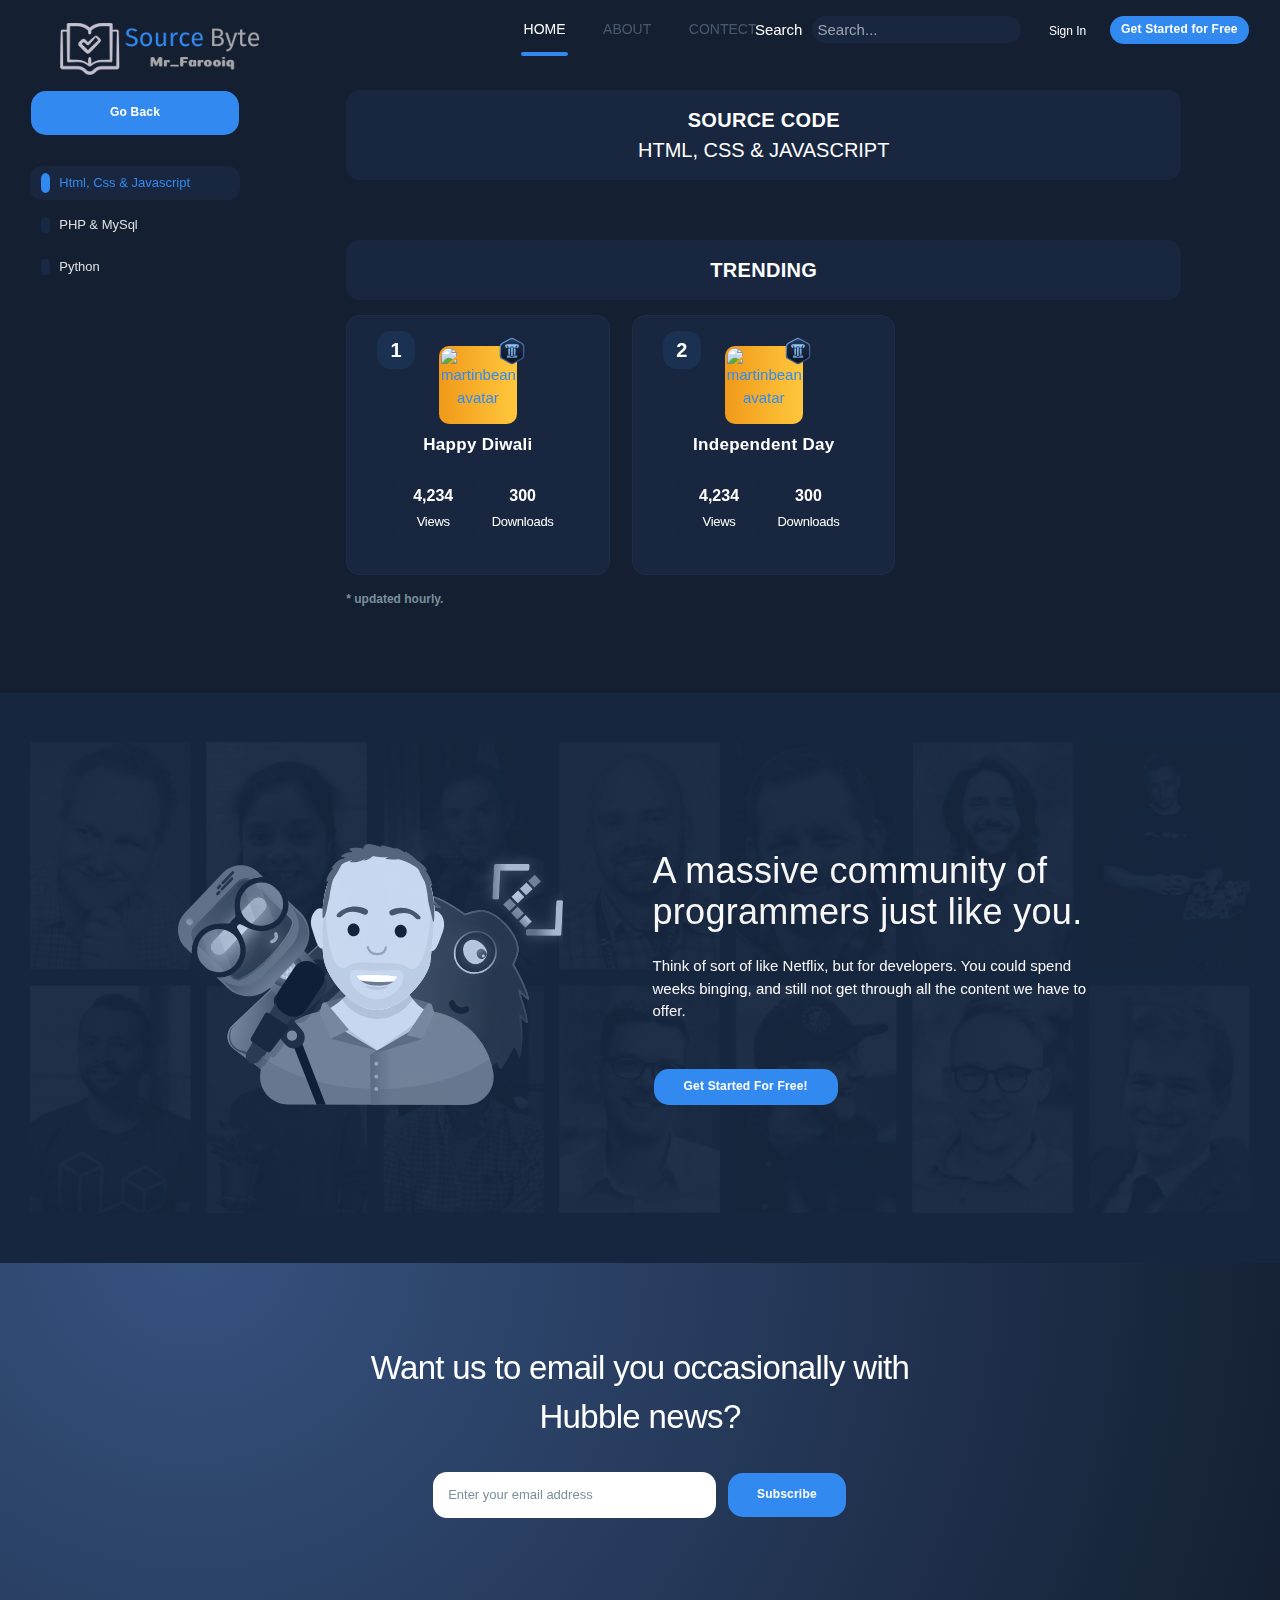
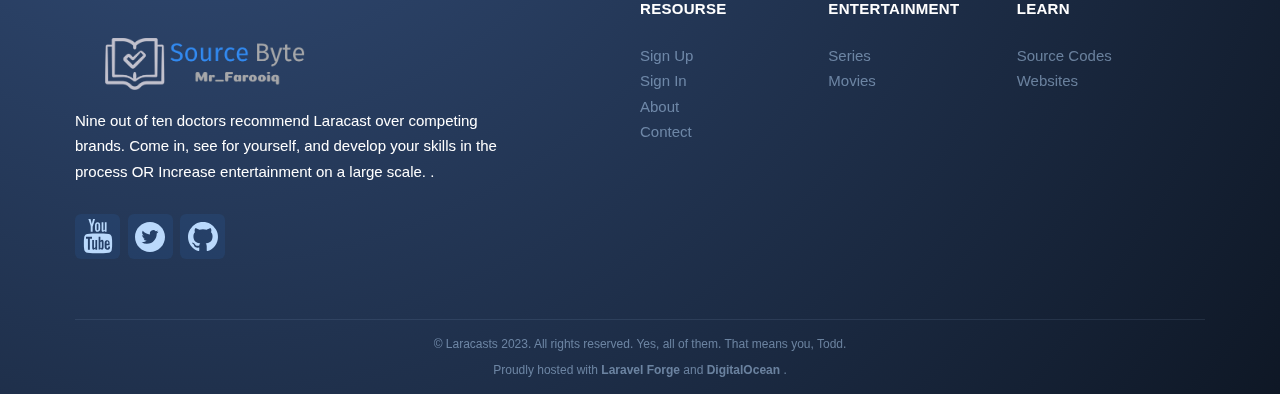
==== commit 1d44156b: "Update index.html" ====
--- a/Source Code/index.html
+++ b/Source Code/index.html
@@ -167,7 +167,7 @@
                                                 <div class="flex-1"> 
                                                     <!-- intro  -->
                                                      <div class="panel relative transition-colors duration-300 dark  text-white bg-panel-800 hover:bg-panel-700 px-8 py-4 rounded-xl mb-4">
-                                                        <h2 class="text-center text-xl font-semibold uppercase"> Code
+                                                        <h2 class="text-center text-xl font-semibold uppercase"> Source Code
                                                             <br>
                                                            <p>Html, Css & JavaScript</p>
                                                         </h2>
@@ -194,7 +194,7 @@
                                                                             </div>
                                                                         </span>
                                                                         <!-- image is hear  -->
-                                                                        <img loading="lazy" class="lazy relative lazyloaded" src="img/image(1).jpg" alt="martinbean&#39;s avatar" width="78" height="78" data-tooltip="I’m Martin, a full stack developer with over 15 years experience. I enjoy working with Laravel, TypeScript, and AWS. Currently working on a premium video course called “Video Streaming with Laravel”." style="width: 100%; border-radius: 9px;">
+                                                                        <img loading="lazy" class="lazy relative lazyloaded" src="img/pic.JPG" alt="martinbean&#39;s avatar" width="78" height="78" data-tooltip="I’m Martin, a full stack developer with over 15 years experience. I enjoy working with Laravel, TypeScript, and AWS. Currently working on a premium video course called “Video Streaming with Laravel”." style="height: 100%; width: 100%; border-radius: 9px;">
                                                                     </a>
                                                                     <h5 class="mb-4 text-2lg font-semibold dark:text-white">
                                                                         <a class="inherits-color" href="row codes/happy diwali/index.html">Happy Diwali</a>
@@ -205,13 +205,51 @@
                                                                         <div class="mb-1">
                                                                             <strong class="text-lg font-semibold">4,234</strong>
                                                                         </div>
-                                                                        <span class="text-sm font-medium tracking-tight dark:text-white">Best Answer</span>
+                                                                        <span class="text-sm font-medium tracking-tight dark:text-white">Views</span>
                                                                     </div>
                                                                     <div class="bg-deep-black/1 rounded-xl border border-solid border-deep-black/3 py-3 px-1 text-sm">
                                                                         <div class="mb-1">
-                                                                            <strong class="text-lg font-semibold">3,155,135</strong>
+                                                                            <strong class="text-lg font-semibold">300</strong>
                                                                         </div>
-                                                                        <span class="text-sm font-medium tracking-tight dark:text-white">Experience</span>
+                                                                        <span class="text-sm font-medium tracking-tight dark:text-white">Downloads</span>
+                                                                    </div>
+                                                                </div>
+                                                            </div>
+                                                        </div>
+                                                        <!-- 1st container closed  -->
+
+                                                        
+                                                        <!-- Independent Day Source code  -->
+                                                        <div class="panel relative transition-colors duration-300 dark  text-white border border-blue/7 bg-panel-800 hover:bg-panel-700 px-8 py-4 rounded-xl text-center">
+                                                            <div class="relative px-4 py-4">
+
+                                                                <header class="relative mb-2">
+                                                                    <span class="absolute left-0 top-0 flex h-10 w-10 -translate-x-4 -translate-y-4 items-center justify-center rounded-xl border-solid bg-black/10 text-center text-xl font-semibold dark:bg-blue/10 dark:text-white">2</span>
+                                                                    <a class="relative flex items-start achievement is-elite mx-auto mb-2 text-blue" href="#######" style="width: 78px; height: 78px; padding: 2px; background-image: linear-gradient(to right, rgb(241, 154, 26) 1%, rgb(255, 199, 60) 99%); border-radius: 10px;">
+                                                                        <span class="absolute z-10" style="right: -10px; top: -10px;">
+                                                                            <div class="flex flex-shrink-0 cursor-pointer" data-tooltip-template="achievement-template-22">
+                                                                                <img src="svg/sidelogo.svg" width="30" alt="Community Pillar Achievement Badge">
+                                                                            </div>
+                                                                        </span>
+                                                                        <!-- image is hear  -->
+                                                                        <img loading="lazy" class="lazy relative lazyloaded" src="img/india.png" alt="martinbean&#39;s avatar" width="78" height="78" data-tooltip="I’m Martin, a full stack developer with over 15 years experience. I enjoy working with Laravel, TypeScript, and AWS. Currently working on a premium video course called “Video Streaming with Laravel”." style="width: 100%; border-radius: 9px;">
+                                                                    </a>
+                                                                    <h5 class="mb-4 text-2lg font-semibold dark:text-white">
+                                                                        <a class="inherits-color" href="row codes/happy diwali/index.html">Independent Day</a>
+                                                                    </h5>
+                                                                </header>
+                                                                <div class="grid grid-cols-2 gap-2">
+                                                                    <div class="bg-deep-black/1 rounded-xl border border-solid border-deep-black/3 py-3 px-1 text-sm">
+                                                                        <div class="mb-1">
+                                                                            <strong class="text-lg font-semibold">4,234</strong>
+                                                                        </div>
+                                                                        <span class="text-sm font-medium tracking-tight dark:text-white">Views</span>
+                                                                    </div>
+                                                                    <div class="bg-deep-black/1 rounded-xl border border-solid border-deep-black/3 py-3 px-1 text-sm">
+                                                                        <div class="mb-1">
+                                                                            <strong class="text-lg font-semibold">300</strong>
+                                                                        </div>
+                                                                        <span class="text-sm font-medium tracking-tight dark:text-white">Downloads</span>
                                                                     </div>
                                                                 </div>
                                                             </div>
@@ -365,13 +403,13 @@
                                     </div>
                                     
                                 </div>
-                                <div class="participate-button fixed bottom-[20px] right-[20px] z-40 lg:hidden">
-                                    <a class="flex h-16 w-16 items-center justify-center rounded-full bg-blue text-center shadow-lg hover:bg-blue-dark">
-                                        <img src="svg/reply-mobile-button.svg" alt="Post Reply Button">
+                                <div class="participate-button fixed bottom-[20px] right-[20px] z-40 lg:hidden" >
+                                    <a class="flex h-16 w-16 items-center justify-center rounded-full bg-blue text-center shadow-lg hover:bg-blue-dark" style="width: 130px; height: 130px; margin-bottom: 50px; margin-right: 20px;">
+                                        <img src="svg/reply-mobile-button.svg" width="50px" alt="Post Reply Button">
                                     </a>
                                 </div>
-                                <a class="fixed bottom-0 left-0 z-50 mb-6 ml-6 flex h-16 w-16 items-center justify-center rounded-full text-center shadow-lg lg:hidden" href="/SourceByte/index.html">
-                                    <img src="svg/mobile-back-button.svg" alt="Back to Discussions Button" class="rounded-full bg-white">
+                                <a class="fixed bottom-0 left-0 z-50 mb-6 ml-6 flex h-16 w-16 items-center justify-center rounded-full text-center shadow-lg lg:hidden" href="/SourceByte/index.html" style="width: 130px; height: 130px; margin-bottom: 50px; margin-right: 20px;">
+                                    <img src="svg/mobile-back-button.svg" width="50px" alt="Back to Discussions Button" class="rounded-full bg-white" style="width: 200px;">
                                 </a>
                                 <div class="border-t border-solid border-grey-600/10 py-4 mobile:text-lg lg:mt-8">
                                     <div class="text-center text-base text-grey-600/50 lg:text-xs">
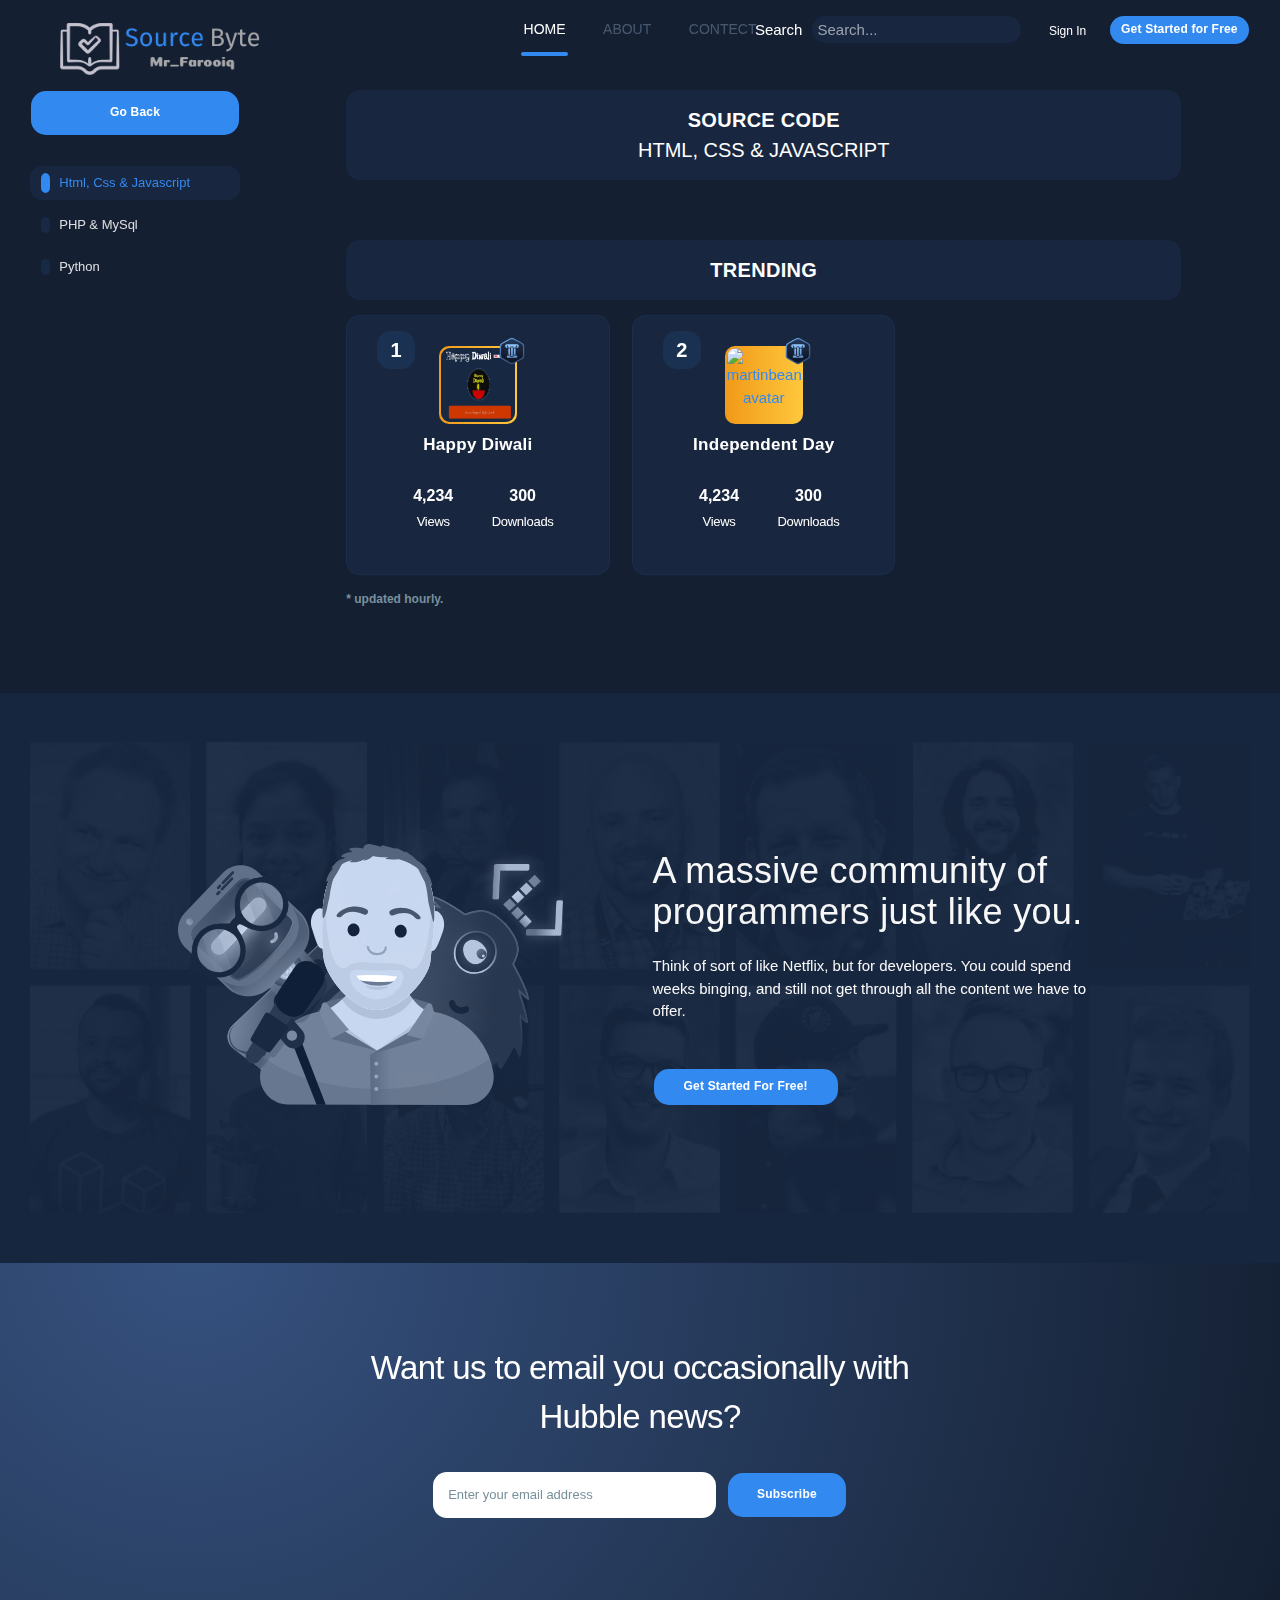
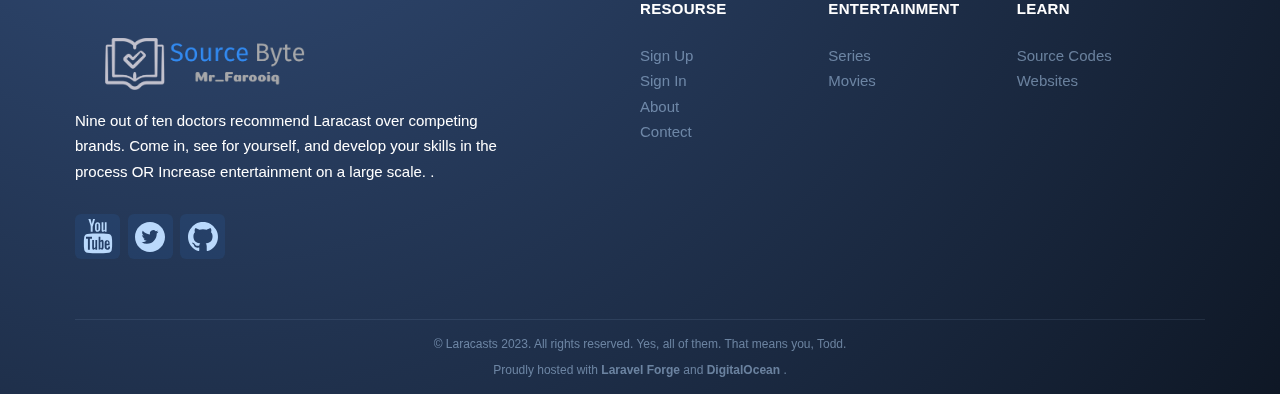
==== commit 3bbd95dd: "update" ====
--- a/Source Code/index.html
+++ b/Source Code/index.html
@@ -235,7 +235,7 @@
                                                                         <img loading="lazy" class="lazy relative lazyloaded" src="img/india.png" alt="martinbean&#39;s avatar" width="78" height="78" data-tooltip="I’m Martin, a full stack developer with over 15 years experience. I enjoy working with Laravel, TypeScript, and AWS. Currently working on a premium video course called “Video Streaming with Laravel”." style="width: 100%; border-radius: 9px;">
                                                                     </a>
                                                                     <h5 class="mb-4 text-2lg font-semibold dark:text-white">
-                                                                        <a class="inherits-color" href="row codes/happy diwali/index.html">Independent Day</a>
+                                                                        <a class="inherits-color" href="####">Independent Day</a>
                                                                     </h5>
                                                                 </header>
                                                                 <div class="grid grid-cols-2 gap-2">
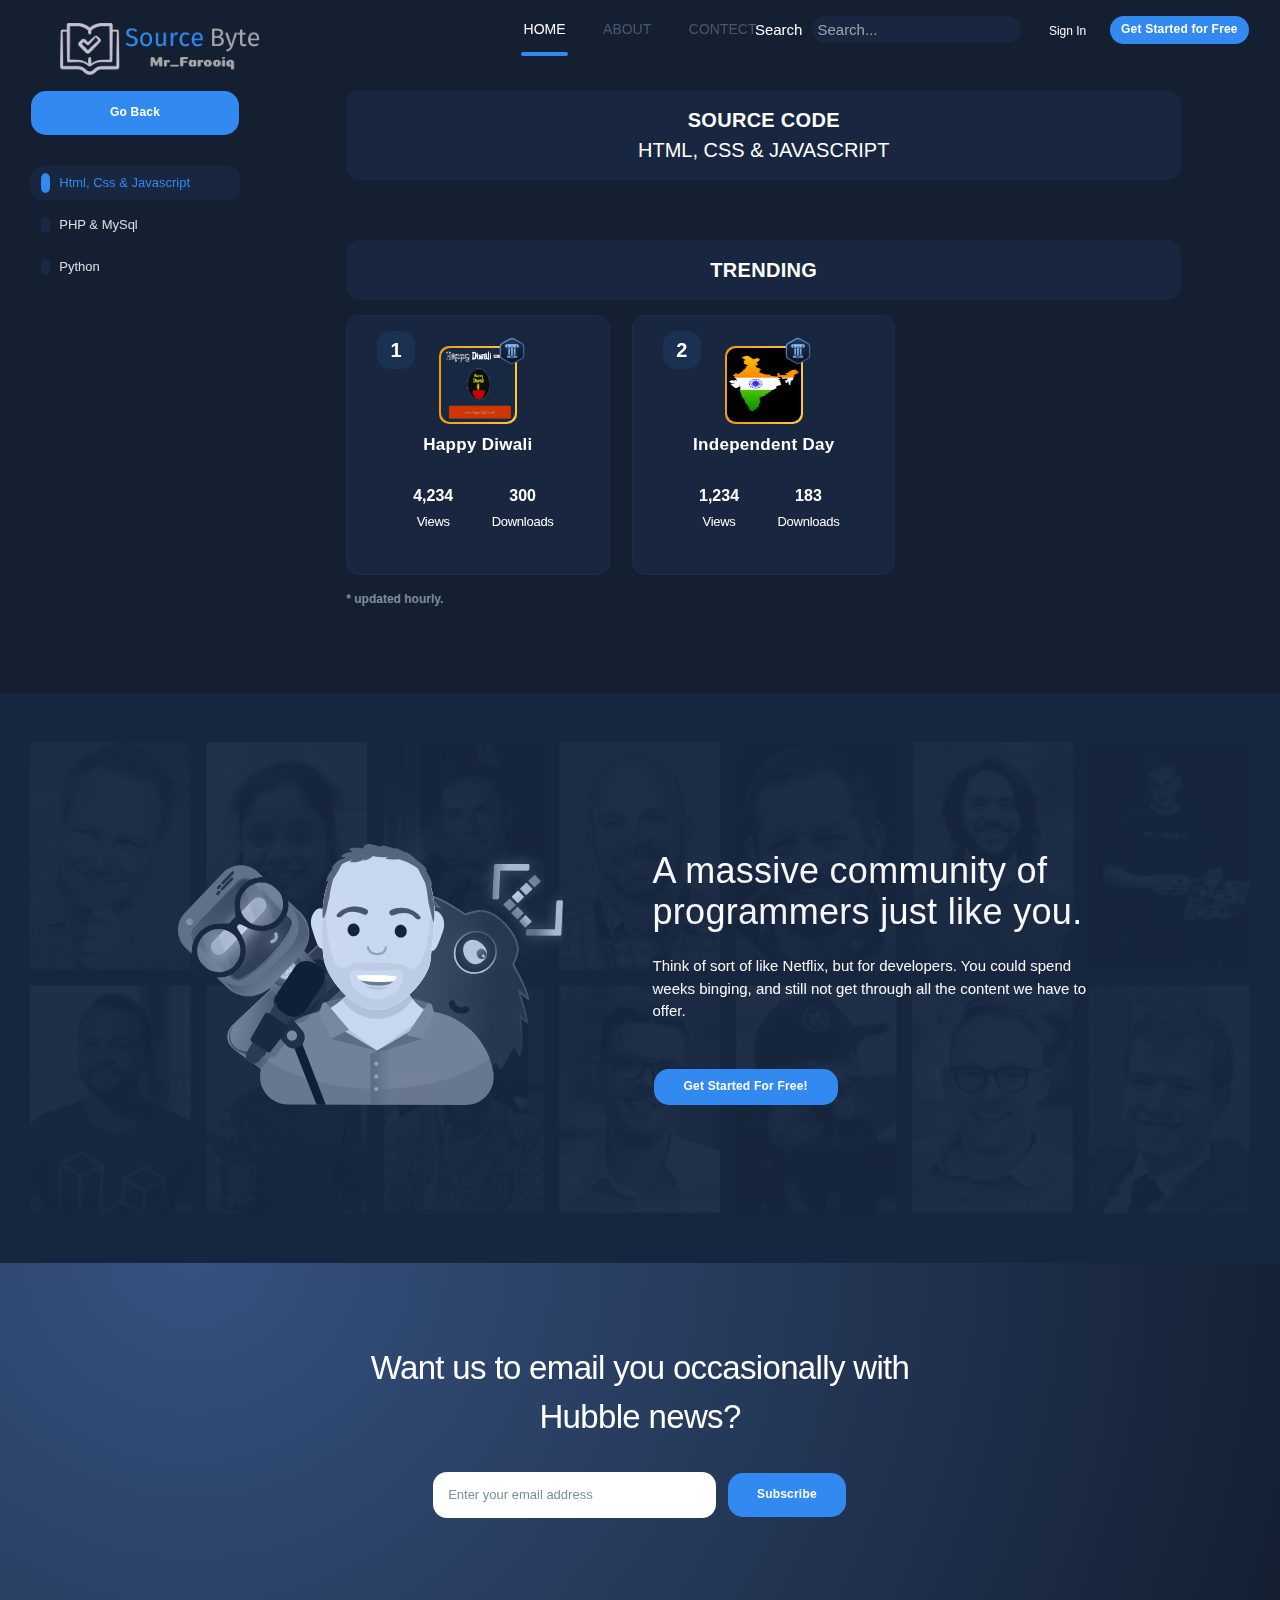
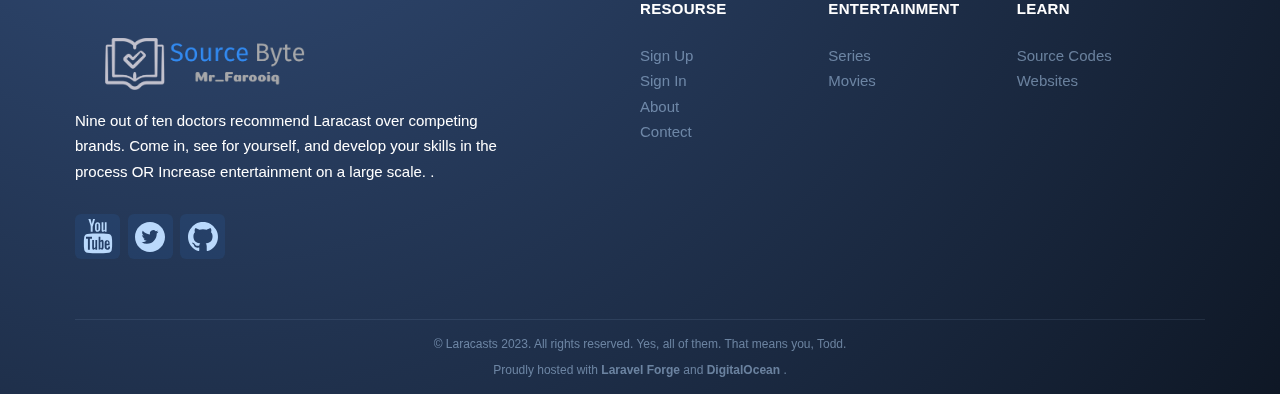
==== commit 2f4b12a6: "new update" ====
--- a/Source Code/index.html
+++ b/Source Code/index.html
@@ -225,29 +225,29 @@
 
                                                                 <header class="relative mb-2">
                                                                     <span class="absolute left-0 top-0 flex h-10 w-10 -translate-x-4 -translate-y-4 items-center justify-center rounded-xl border-solid bg-black/10 text-center text-xl font-semibold dark:bg-blue/10 dark:text-white">2</span>
-                                                                    <a class="relative flex items-start achievement is-elite mx-auto mb-2 text-blue" href="#######" style="width: 78px; height: 78px; padding: 2px; background-image: linear-gradient(to right, rgb(241, 154, 26) 1%, rgb(255, 199, 60) 99%); border-radius: 10px;">
+                                                                    <a class="relative flex items-start achievement is-elite mx-auto mb-2 text-blue" href="row codes/independence day celebrate/index.html" style="width: 78px; height: 78px; padding: 2px; background-image: linear-gradient(to right, rgb(241, 154, 26) 1%, rgb(255, 199, 60) 99%); border-radius: 10px;">
                                                                         <span class="absolute z-10" style="right: -10px; top: -10px;">
                                                                             <div class="flex flex-shrink-0 cursor-pointer" data-tooltip-template="achievement-template-22">
                                                                                 <img src="svg/sidelogo.svg" width="30" alt="Community Pillar Achievement Badge">
                                                                             </div>
                                                                         </span>
                                                                         <!-- image is hear  -->
-                                                                        <img loading="lazy" class="lazy relative lazyloaded" src="img/india.png" alt="martinbean&#39;s avatar" width="78" height="78" data-tooltip="I’m Martin, a full stack developer with over 15 years experience. I enjoy working with Laravel, TypeScript, and AWS. Currently working on a premium video course called “Video Streaming with Laravel”." style="width: 100%; border-radius: 9px;">
+                                                                        <img loading="lazy" class="lazy relative lazyloaded" src="img/aa.jpg" alt="martinbean&#39;s avatar" width="78" data-tooltip="I’m Martin, a full stack developer with over 15 years experience. I enjoy working with Laravel, TypeScript, and AWS. Currently working on a premium video course called “Video Streaming with Laravel”." style="width: 100%; height: 100%; border-radius: 9px;">
                                                                     </a>
                                                                     <h5 class="mb-4 text-2lg font-semibold dark:text-white">
-                                                                        <a class="inherits-color" href="####">Independent Day</a>
+                                                                        <a class="inherits-color" href="row codes/independence day celebrate/index.html">Independent Day</a>
                                                                     </h5>
                                                                 </header>
                                                                 <div class="grid grid-cols-2 gap-2">
                                                                     <div class="bg-deep-black/1 rounded-xl border border-solid border-deep-black/3 py-3 px-1 text-sm">
                                                                         <div class="mb-1">
-                                                                            <strong class="text-lg font-semibold">4,234</strong>
+                                                                            <strong class="text-lg font-semibold">1,234</strong>
                                                                         </div>
                                                                         <span class="text-sm font-medium tracking-tight dark:text-white">Views</span>
                                                                     </div>
                                                                     <div class="bg-deep-black/1 rounded-xl border border-solid border-deep-black/3 py-3 px-1 text-sm">
                                                                         <div class="mb-1">
-                                                                            <strong class="text-lg font-semibold">300</strong>
+                                                                            <strong class="text-lg font-semibold">183</strong>
                                                                         </div>
                                                                         <span class="text-sm font-medium tracking-tight dark:text-white">Downloads</span>
                                                                     </div>
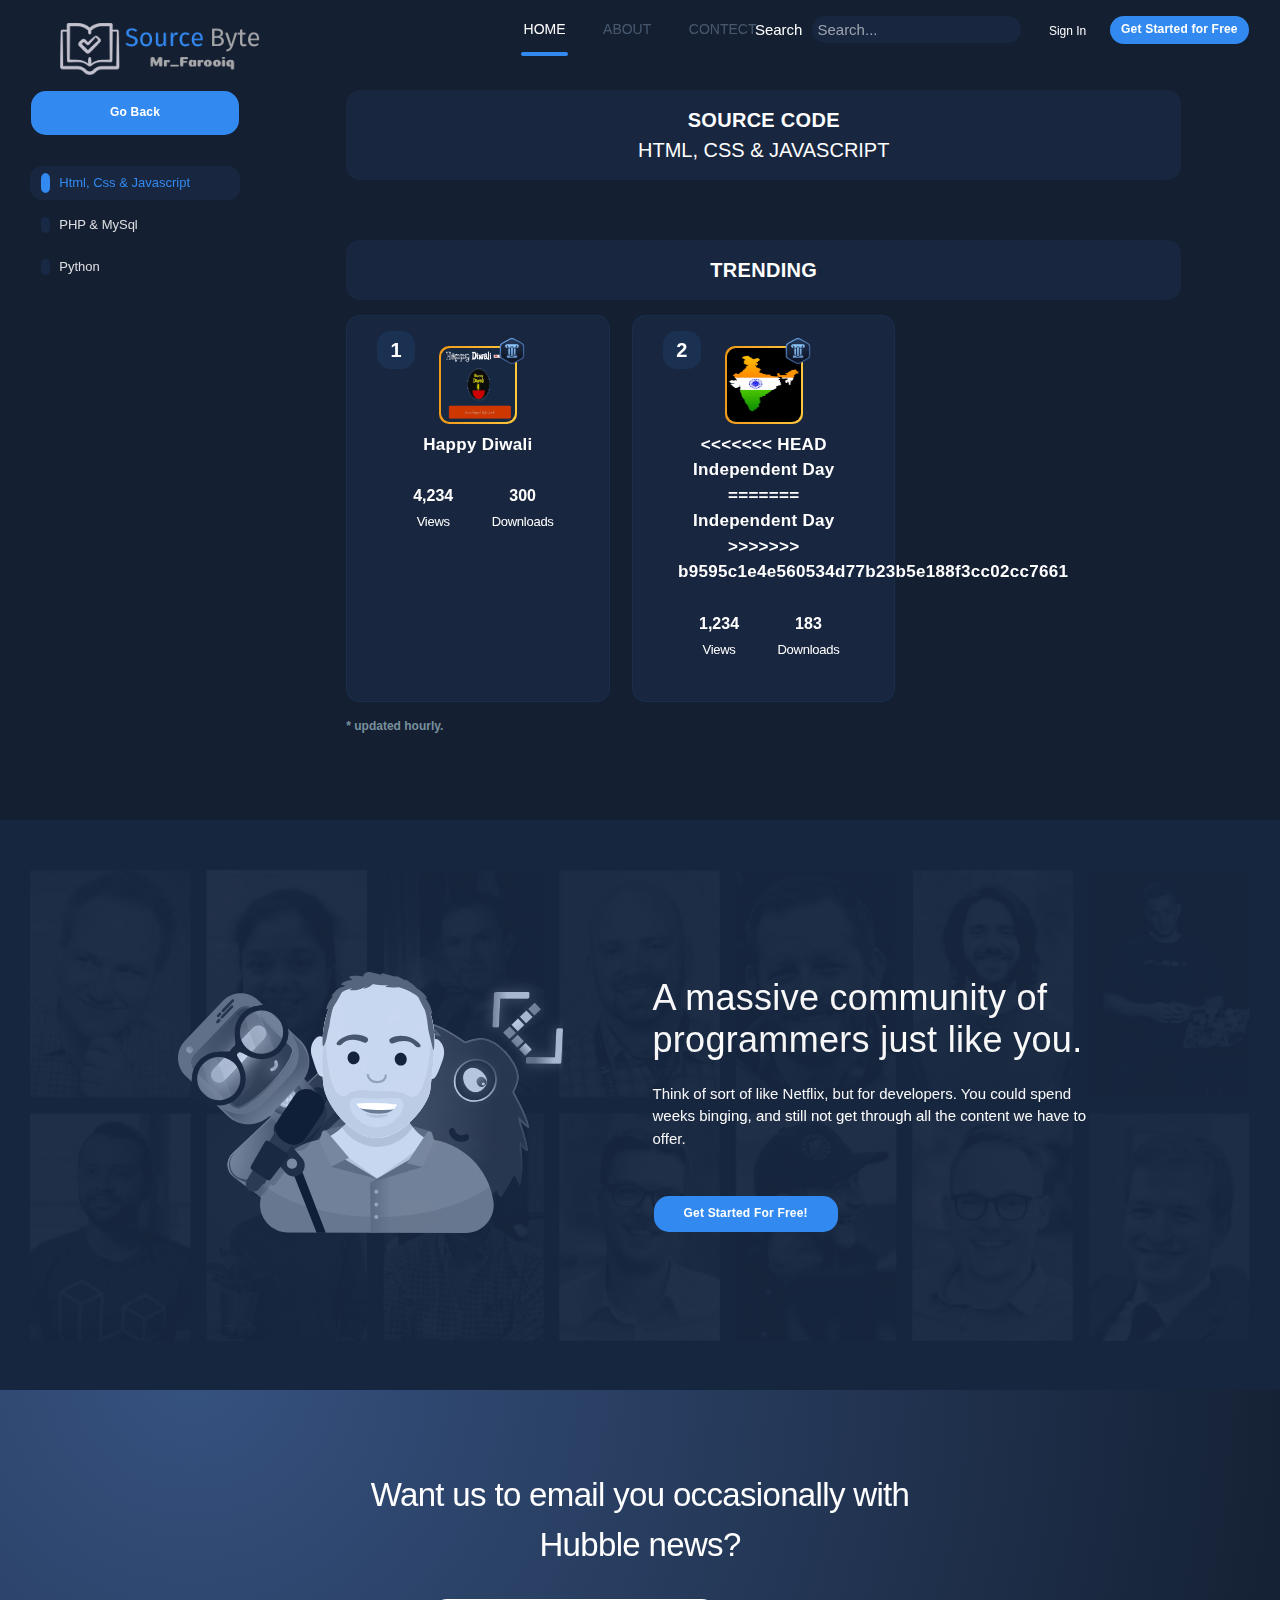
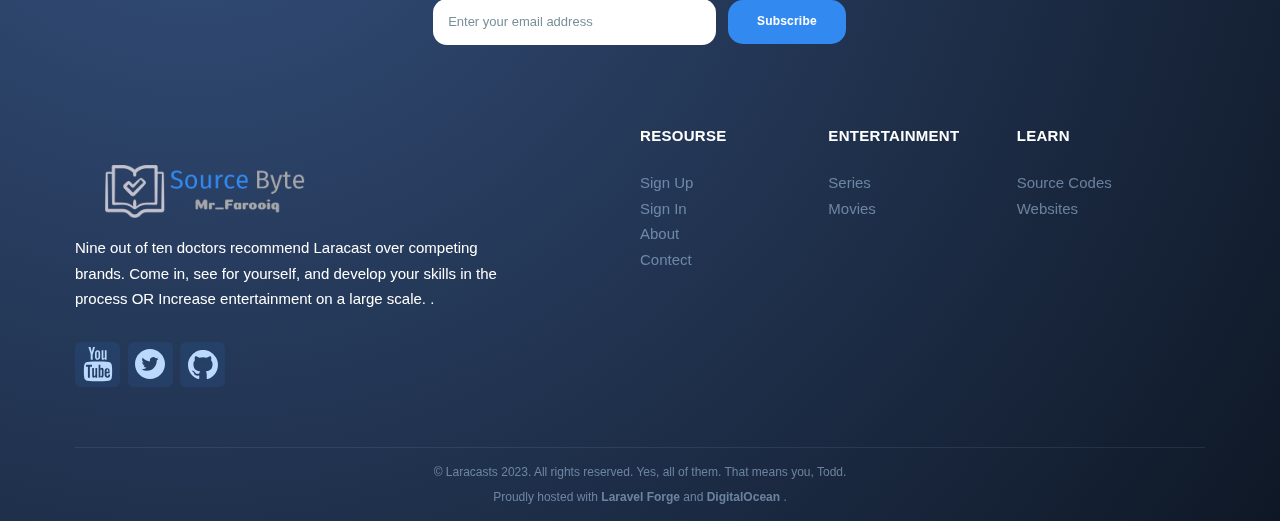
==== commit 36fd12bc: "Update index.html" ====
--- a/Source Code/index.html
+++ b/Source Code/index.html
@@ -187,7 +187,7 @@
 
                                                                 <header class="relative mb-2">
                                                                     <span class="absolute left-0 top-0 flex h-10 w-10 -translate-x-4 -translate-y-4 items-center justify-center rounded-xl border-solid bg-black/10 text-center text-xl font-semibold dark:bg-blue/10 dark:text-white">1</span>
-                                                                    <a class="relative flex items-start achievement is-elite mx-auto mb-2 text-blue" href="row codes/happy diwali/index.html" style="width: 78px; height: 78px; padding: 2px; background-image: linear-gradient(to right, rgb(241, 154, 26) 1%, rgb(255, 199, 60) 99%); border-radius: 10px;">
+                                          <a class="relative flex items-start achievement is-elite mx-auto mb-2 text-blue" href="row codes/happy diwali/index.html" style="width: 78px; height: 78px; padding: 2px; background-image: linear-gradient(to right, rgb(241, 154, 26) 1%, rgb(255, 199, 60) 99%); border-radius: 10px;">
                                                                         <span class="absolute z-10" style="right: -10px; top: -10px;">
                                                                             <div class="flex flex-shrink-0 cursor-pointer" data-tooltip-template="achievement-template-22">
                                                                                 <img src="svg/sidelogo.svg" width="30" alt="Community Pillar Achievement Badge">
@@ -235,7 +235,11 @@
                                                                         <img loading="lazy" class="lazy relative lazyloaded" src="img/aa.jpg" alt="martinbean&#39;s avatar" width="78" data-tooltip="I’m Martin, a full stack developer with over 15 years experience. I enjoy working with Laravel, TypeScript, and AWS. Currently working on a premium video course called “Video Streaming with Laravel”." style="width: 100%; height: 100%; border-radius: 9px;">
                                                                     </a>
                                                                     <h5 class="mb-4 text-2lg font-semibold dark:text-white">
+<<<<<<< HEAD
                                                                         <a class="inherits-color" href="row codes/independence day celebrate/index.html">Independent Day</a>
+=======
+                                                                        <a class="inherits-color" href=""row codes/independence day celebrate/index.html"">Independent Day</a>
+>>>>>>> b9595c1e4e560534d77b23b5e188f3cc02cc7661
                                                                     </h5>
                                                                 </header>
                                                                 <div class="grid grid-cols-2 gap-2">
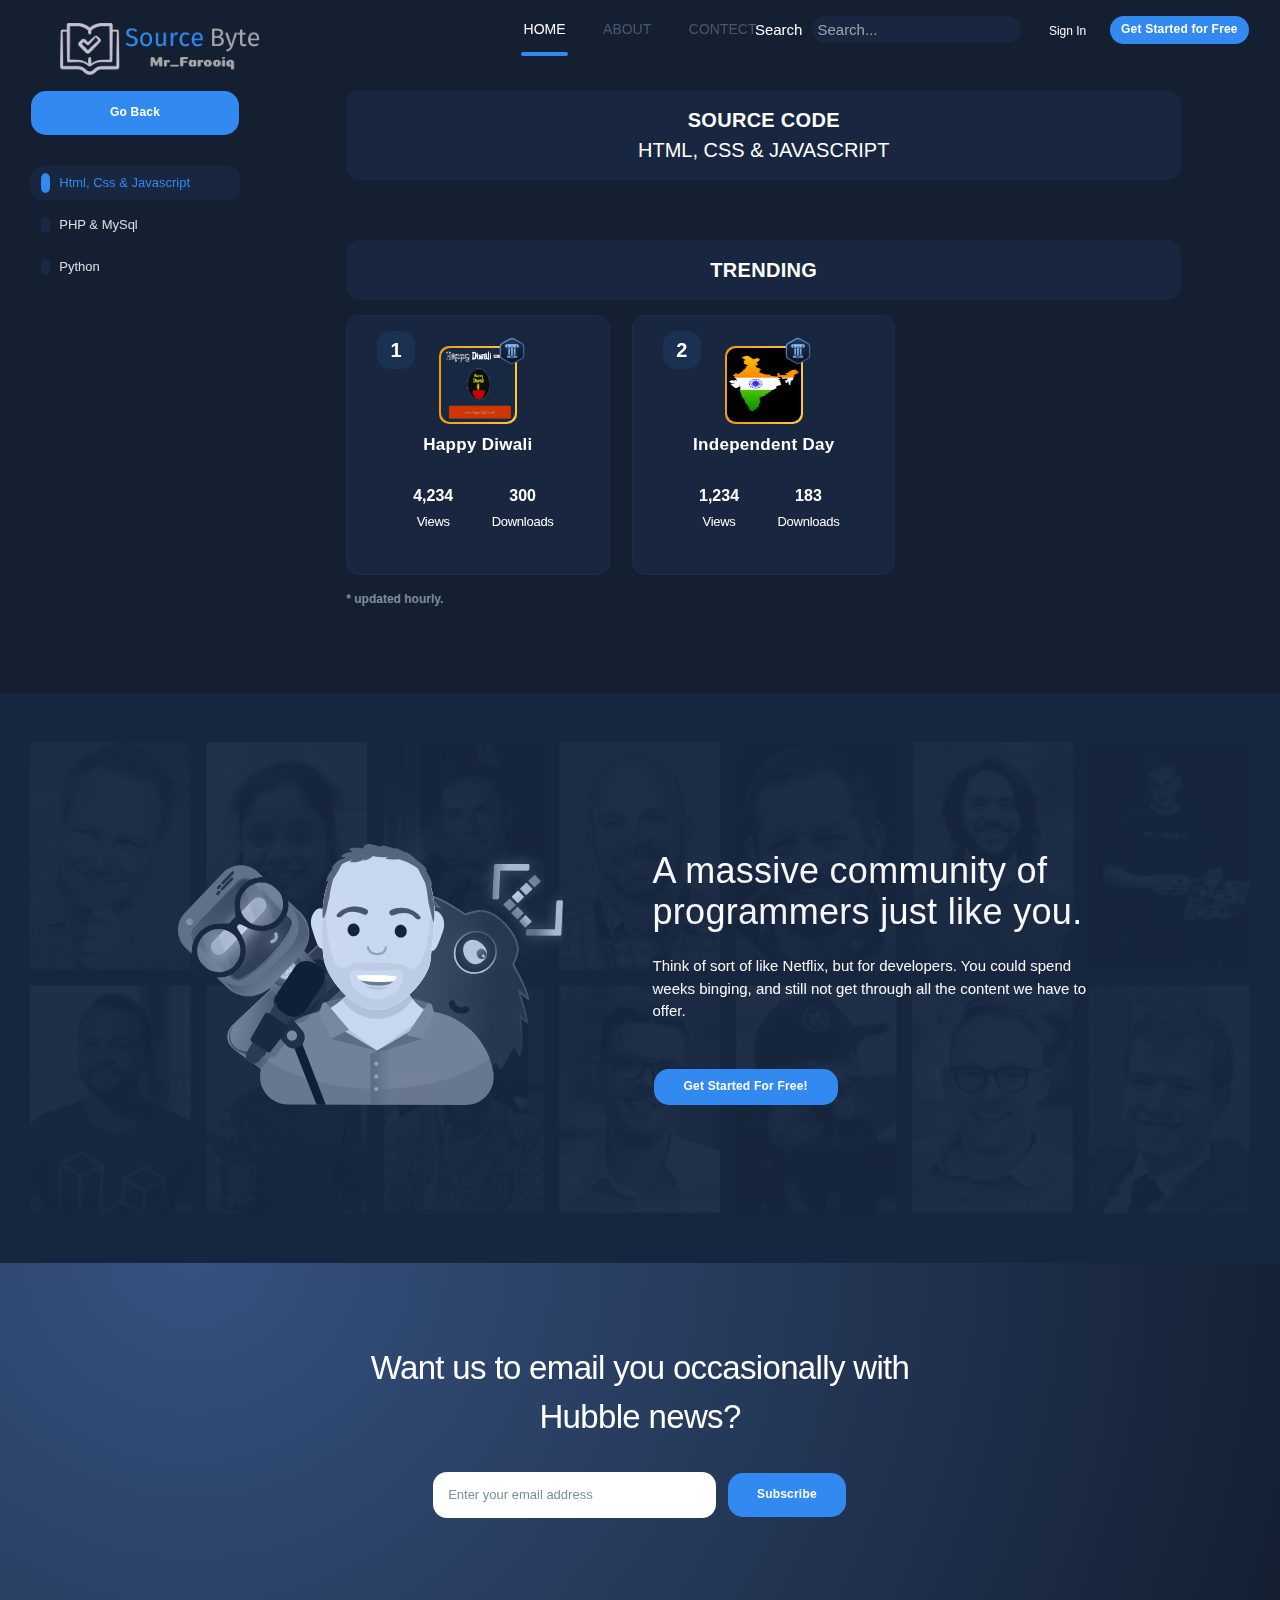
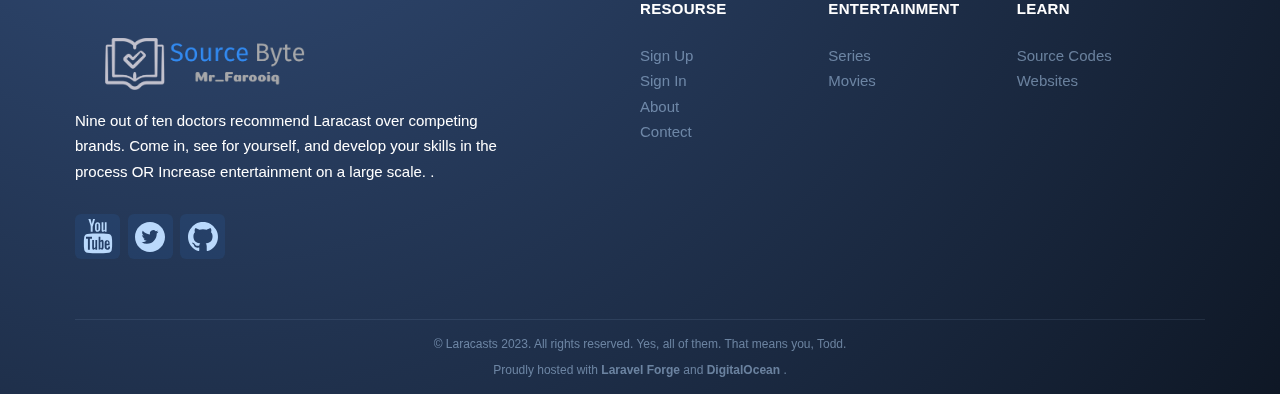
==== commit ddb16de1: "Update index.html" ====
--- a/Source Code/index.html
+++ b/Source Code/index.html
@@ -235,11 +235,7 @@
                                                                         <img loading="lazy" class="lazy relative lazyloaded" src="img/aa.jpg" alt="martinbean&#39;s avatar" width="78" data-tooltip="I’m Martin, a full stack developer with over 15 years experience. I enjoy working with Laravel, TypeScript, and AWS. Currently working on a premium video course called “Video Streaming with Laravel”." style="width: 100%; height: 100%; border-radius: 9px;">
                                                                     </a>
                                                                     <h5 class="mb-4 text-2lg font-semibold dark:text-white">
-<<<<<<< HEAD
                                                                         <a class="inherits-color" href="row codes/independence day celebrate/index.html">Independent Day</a>
-=======
-                                                                        <a class="inherits-color" href=""row codes/independence day celebrate/index.html"">Independent Day</a>
->>>>>>> b9595c1e4e560534d77b23b5e188f3cc02cc7661
                                                                     </h5>
                                                                 </header>
                                                                 <div class="grid grid-cols-2 gap-2">
